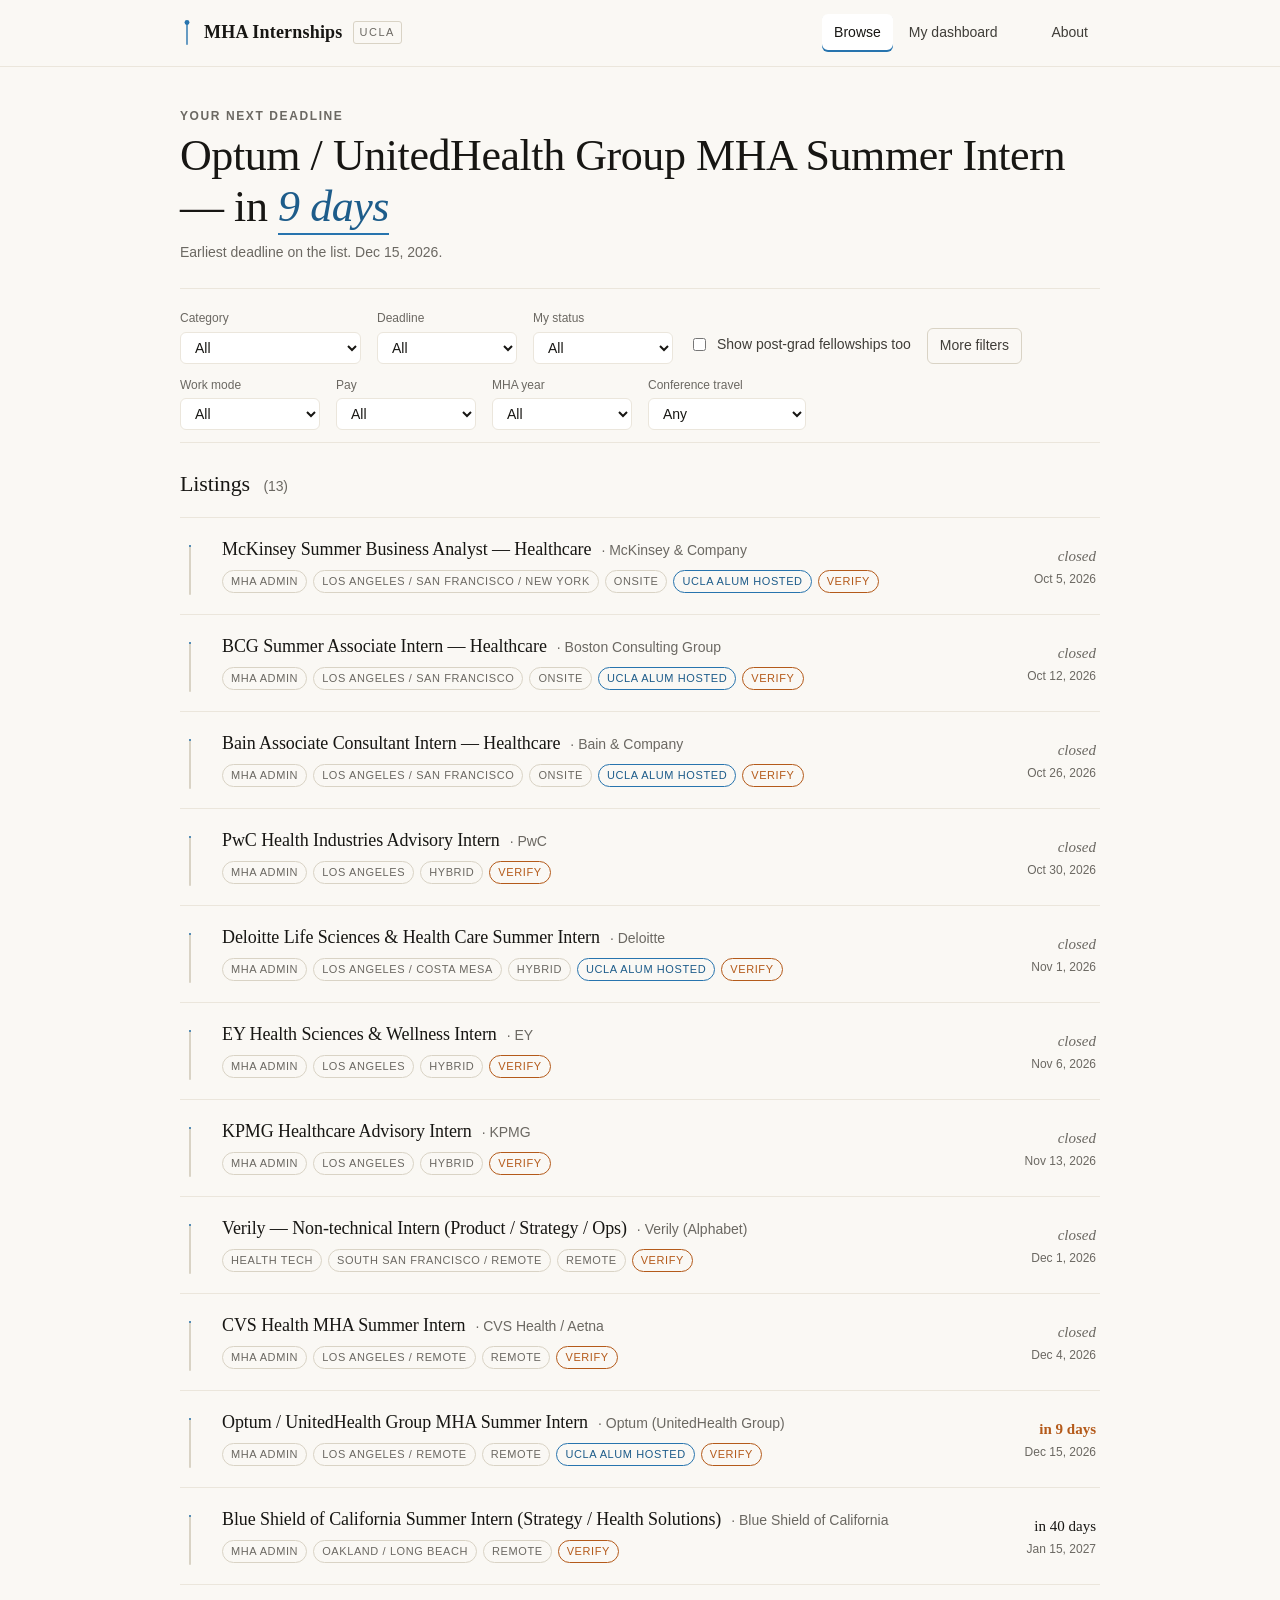
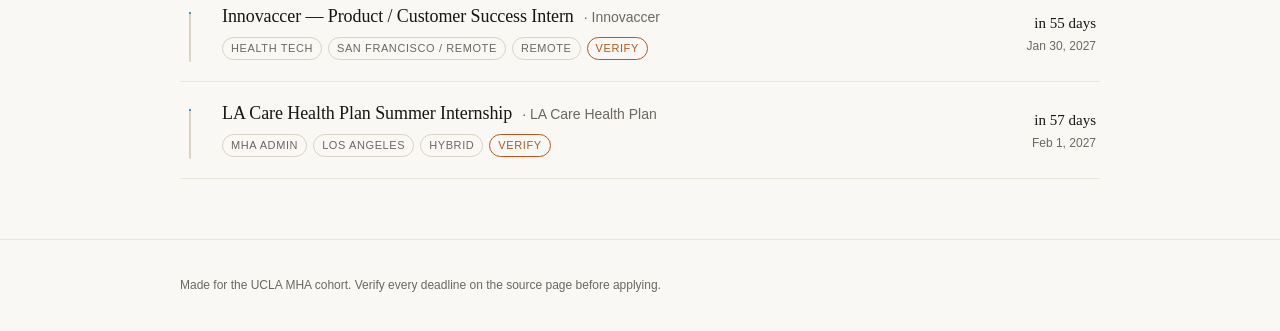
==== index.html @ dbfdabb3 "Add site v1: static HTML/CSS/JS, listings, spec, panel review First working site.  - index.html + " ====
<!doctype html>
<html lang="en">
<head>
  <meta charset="utf-8" />
  <meta name="viewport" content="width=device-width, initial-scale=1" />
  <title>MHA Internships & Fellowships — UCLA</title>
  <meta name="description" content="The list of fellowships and internships a UCLA MHA student should actually apply to this year — tracked from deadline to offer." />

  <!-- Open Graph (share card) -->
  <meta property="og:title" content="MHA Internships & Fellowships — UCLA" />
  <meta property="og:description" content="The list of fellowships and internships a UCLA MHA student should apply to this year." />
  <meta property="og:type" content="website" />
  <meta property="og:image" content="og.svg" />
  <meta name="twitter:card" content="summary_large_image" />

  <link rel="icon" href="favicon.svg" type="image/svg+xml" />
  <link rel="stylesheet" href="styles.css" />
</head>
<body>
  <header class="site-header">
    <div class="wrap">
      <a class="brand" href="#browse" aria-label="Home">
        <svg class="brand-mark" viewBox="0 0 20 40" aria-hidden="true">
          <line x1="10" y1="6" x2="10" y2="36" stroke="currentColor" stroke-width="2" stroke-linecap="round" />
          <circle cx="10" cy="5" r="3.5" fill="currentColor" />
        </svg>
        <span class="brand-name">MHA Internships</span>
        <span class="brand-tag">UCLA</span>
      </a>
      <nav class="nav" aria-label="Primary">
        <a href="#browse" data-nav="browse">Browse</a>
        <a href="#dashboard" data-nav="dashboard">My dashboard <span id="nav-badge" class="badge" hidden></span></a>
        <a href="#about" data-nav="about">About</a>
      </nav>
    </div>
  </header>

  <main class="wrap">

    <!-- HEADLINE / NEXT DEADLINE -->
    <section id="headline" class="headline" aria-live="polite">
      <p class="eyebrow">Your next deadline</p>
      <h1 id="next-deadline" class="next-deadline">Loading…</h1>
      <p id="next-deadline-sub" class="next-deadline-sub"></p>
    </section>

    <!-- BROWSE VIEW -->
    <section id="view-browse" class="view" aria-labelledby="browse-heading">
      <div class="filters" role="region" aria-label="Filters">
        <label class="filter">
          <span>Category</span>
          <select id="f-category">
            <option value="all">All</option>
            <option value="mha_admin">MHA admin</option>
            <option value="health_tech_nontech">Health tech (non-tech)</option>
          </select>
        </label>
        <label class="filter">
          <span>Deadline</span>
          <select id="f-window">
            <option value="all">All</option>
            <option value="30">Next 30 days</option>
            <option value="60">Next 60 days</option>
            <option value="90">Next 90 days</option>
          </select>
        </label>
        <label class="filter">
          <span>My status</span>
          <select id="f-status">
            <option value="all">All</option>
            <option value="considering">Considering</option>
            <option value="applied">Applied</option>
            <option value="interviewing">Interviewing</option>
            <option value="offer">Offer</option>
            <option value="passed">Passed</option>
            <option value="untracked">Untracked</option>
          </select>
        </label>
        <label class="filter check">
          <input type="checkbox" id="f-postgrad" />
          <span>Show post-grad fellowships too</span>
        </label>
        <button id="more-filters-btn" class="ghost" type="button" aria-expanded="false">More filters</button>
      </div>

      <div id="more-filters" class="more-filters" hidden>
        <label class="filter">
          <span>Work mode</span>
          <select id="f-mode">
            <option value="all">All</option>
            <option value="onsite">Onsite</option>
            <option value="hybrid">Hybrid</option>
            <option value="remote">Remote</option>
          </select>
        </label>
        <label class="filter">
          <span>Pay</span>
          <select id="f-paid">
            <option value="all">All</option>
            <option value="paid">Paid</option>
            <option value="stipend">Stipend</option>
            <option value="unpaid">Unpaid</option>
            <option value="unknown">Unknown</option>
          </select>
        </label>
        <label class="filter">
          <span>MHA year</span>
          <select id="f-year">
            <option value="all">All</option>
            <option value="mha_year_1">Year 1</option>
            <option value="mha_year_2">Year 2</option>
            <option value="either">Either</option>
            <option value="post_graduate">Post-graduate</option>
          </select>
        </label>
        <label class="filter">
          <span>Conference travel</span>
          <select id="f-travel">
            <option value="all">Any</option>
            <option value="yes-or-na">Covered / N/A</option>
            <option value="hide-no">Hide "not covered"</option>
          </select>
        </label>
      </div>

      <h2 id="browse-heading" class="section-heading">
        <span id="count-label">Listings</span>
        <span class="dim" id="count-num"></span>
      </h2>

      <ol id="list" class="list" aria-live="polite"></ol>

      <p id="empty" class="empty" hidden>No listings match those filters. Try widening them.</p>
    </section>

    <!-- DASHBOARD VIEW -->
    <section id="view-dashboard" class="view" hidden aria-labelledby="dashboard-heading">
      <h2 id="dashboard-heading" class="section-heading">My dashboard</h2>
      <div id="dash-groups"></div>

      <div class="danger-zone">
        <details>
          <summary>Import / export my tracking data</summary>
          <div class="io">
            <button id="btn-export" class="ghost" type="button">Export JSON</button>
            <label class="ghost as-button">
              Import JSON
              <input id="file-import" type="file" accept="application/json" hidden />
            </label>
            <button id="btn-clear" class="ghost danger" type="button">Clear all tracking</button>
          </div>
          <p class="dim tiny">Your tracking lives in this browser only. Export a JSON to move it to another device.</p>
        </details>
      </div>
    </section>

    <!-- ABOUT VIEW -->
    <section id="view-about" class="view" hidden aria-labelledby="about-heading">
      <h2 id="about-heading" class="section-heading">About this list</h2>

      <div class="prose">
        <p><strong>The list of fellowships and internships a UCLA MHA student should actually apply to this year, tracked from deadline to offer.</strong></p>

        <p>Made for the UCLA MHA cohort. Not a global job board. If it's not something a UCLA MHA student can realistically get and do — it's not on the list.</p>

        <h3>What counts as a listing</h3>
        <ul>
          <li><strong>Topic fit:</strong> aligned with an MHA (hospital ops, provider/payer ops, health policy, consulting, healthcare finance/strategy) — or a <em>non-technical</em> role in healthcare tech (EHR, EMR, CDS, HIT, healthcare AI, digital health). No SWE, ML engineering, or hard-coding roles.</li>
          <li><strong>Location fit:</strong> doable from UCLA / LA, or remote-from-LA, or UCLA-recruited.</li>
          <li><strong>Conference travel:</strong> if a program requires conference travel, the employer must cover travel + lodging + fees.</li>
        </ul>

        <h3>How to use it</h3>
        <ul>
          <li><strong>Browse</strong> is the list. Sort is by deadline. Three quick filters at the top; more in the drawer.</li>
          <li><strong>My dashboard</strong> is your personal tracker. Tick each requirement as you finish it and the little vertical stroke on the left fills. When it closes into a filled circle at the top, you've submitted.</li>
          <li>Everything is saved <em>in this browser only</em>. Export a JSON to move it.</li>
        </ul>

        <h3>Freshness</h3>
        <p>Every listing has a <em>last verified</em> date. Anything older than 45 days shows a small "verify" chip that opens the source page in a new tab. <strong>Always confirm the deadline on the official source before you apply</strong> — dates shift each cycle.</p>

        <h3>The 3% remix</h3>
        <p>Inspired by <a href="https://fellowsource.com" rel="noopener" target="_blank">FellowSource</a>. Three things this list does differently: UCLA-specific curation (each listing carries a "UCLA history" chip), a requirement-first framing (your next deadline is the first thing you see), and share cards built for the cohort GroupMe.</p>

        <p class="dim">v1 · Static site · <a href="https://github.com/" rel="noopener" target="_blank">Source on GitHub</a></p>
      </div>
    </section>

  </main>

  <footer class="site-footer">
    <div class="wrap">
      <p class="dim tiny">Made for the UCLA MHA cohort. Verify every deadline on the source page before applying.</p>
    </div>
  </footer>

  <!-- Listing detail modal -->
  <div id="modal" class="modal" hidden role="dialog" aria-modal="true" aria-labelledby="modal-title">
    <div class="modal-scrim" data-close></div>
    <div class="modal-panel" tabindex="-1">
      <button class="modal-close" data-close aria-label="Close">×</button>
      <div id="modal-body"></div>
    </div>
  </div>

  <template id="row-template">
    <li class="row" tabindex="0" role="button">
      <span class="stroke" aria-hidden="true">
        <svg viewBox="0 0 12 60" preserveAspectRatio="none">
          <line class="stroke-track" x1="6" y1="10" x2="6" y2="58" />
          <line class="stroke-fill" x1="6" y1="10" x2="6" y2="10" />
          <circle class="stroke-cap" cx="6" cy="6" r="0" />
        </svg>
      </span>
      <div class="row-body">
        <div class="row-title">
          <span class="title"></span>
          <span class="org dim"></span>
        </div>
        <div class="row-meta">
          <span class="chip cat"></span>
          <span class="chip loc"></span>
          <span class="chip mode"></span>
          <span class="chip ucla" hidden></span>
          <span class="chip stale" hidden>verify</span>
        </div>
      </div>
      <div class="row-deadline">
        <span class="days"></span>
        <span class="deadline-date dim"></span>
      </div>
    </li>
  </template>

  <script src="app.js" defer></script>
</body>
</html>
---- styles.css ----
/* MHAinternshipwebsite — one stylesheet
   Design brief: editorial, calm, deadline-first.
   The vertical stroke is the only accent color on the page — that's the signature.
*/

:root {
  color-scheme: light dark;

  /* Neutrals — warm, off-white */
  --bg: #faf8f4;
  --bg-elev: #ffffff;
  --ink: #171613;
  --ink-2: #3f3d38;
  --ink-3: #6b6862;
  --line: #ebe6dc;
  --line-2: #d9d3c5;

  /* The single accent. UCLA True Blue, muted a touch for calm. */
  --accent: #2774ae;
  --accent-strong: #1d5c8a;

  /* Warning/verify */
  --warn: #b45a1a;

  /* Type */
  --serif: "Iowan Old Style", "Charter", "Georgia", "Times New Roman", serif;
  --sans: -apple-system, BlinkMacSystemFont, "Inter", "Helvetica Neue", "Segoe UI", Roboto, Arial, sans-serif;
}

:root:not([data-theme="light"]) {
  @media (prefers-color-scheme: dark) {
    --bg: #12110f;
    --bg-elev: #1a1917;
    --ink: #f0ede6;
    --ink-2: #d0ccc2;
    --ink-3: #8f8a80;
    --line: #2a2925;
    --line-2: #3a3833;
    --accent: #6ba9d8;
    --accent-strong: #8fc0e6;
    --warn: #d68a4a;
  }
}
:root[data-theme="dark"] {
  --bg: #12110f;
  --bg-elev: #1a1917;
  --ink: #f0ede6;
  --ink-2: #d0ccc2;
  --ink-3: #8f8a80;
  --line: #2a2925;
  --line-2: #3a3833;
  --accent: #6ba9d8;
  --accent-strong: #8fc0e6;
  --warn: #d68a4a;
}

* { box-sizing: border-box; }
html, body { margin: 0; }
body {
  background: var(--bg);
  color: var(--ink);
  font-family: var(--sans);
  font-size: 16px;
  line-height: 1.55;
  -webkit-font-smoothing: antialiased;
  min-height: 100vh;
}

a { color: var(--ink); text-decoration: none; border-bottom: 1px solid var(--line-2); }
a:hover { color: var(--accent-strong); border-bottom-color: var(--accent); }

.wrap {
  width: 100%;
  max-width: 960px;
  margin-inline: auto;
  padding-inline: 20px;
}

/* HEADER */
.site-header {
  border-bottom: 1px solid var(--line);
  background: var(--bg);
  position: sticky; top: 0; z-index: 20;
}
.site-header .wrap {
  display: flex; align-items: center; justify-content: space-between;
  padding-block: 14px;
  gap: 16px;
}
.brand {
  display: flex; align-items: center; gap: 10px;
  color: var(--ink); border-bottom: none;
  font-family: var(--serif);
}
.brand:hover { color: var(--ink); }
.brand-mark {
  width: 14px; height: 28px;
  color: var(--accent);
}
.brand-name { font-size: 18px; font-weight: 600; letter-spacing: 0.2px; }
.brand-tag {
  font-size: 11px; font-family: var(--sans); text-transform: uppercase; letter-spacing: 1.5px;
  color: var(--ink-3);
  padding: 2px 6px;
  border: 1px solid var(--line-2);
  border-radius: 3px;
}

.nav { display: flex; gap: 4px; }
.nav a {
  padding: 8px 12px;
  border: none;
  border-radius: 6px;
  color: var(--ink-2);
  font-size: 14px;
}
.nav a:hover { background: var(--bg-elev); color: var(--ink); }
.nav a[aria-current="page"] {
  color: var(--ink);
  background: var(--bg-elev);
  box-shadow: inset 0 -2px 0 var(--accent);
}
.badge {
  display: inline-block;
  min-width: 18px;
  padding: 0 5px;
  margin-left: 4px;
  font-size: 11px;
  line-height: 18px;
  text-align: center;
  border-radius: 9px;
  background: var(--accent);
  color: #fff;
}

/* HEADLINE */
.headline {
  padding-block: 40px 24px;
  border-bottom: 1px solid var(--line);
}
.eyebrow {
  margin: 0 0 6px;
  font-size: 12px;
  text-transform: uppercase;
  letter-spacing: 1.6px;
  color: var(--ink-3);
  font-weight: 600;
}
.next-deadline {
  font-family: var(--serif);
  font-weight: 400;
  font-size: clamp(28px, 4.2vw, 44px);
  line-height: 1.15;
  margin: 0 0 10px;
  letter-spacing: -0.01em;
}
.next-deadline em {
  font-style: italic;
  color: var(--accent-strong);
  border-bottom: 2px solid var(--accent);
  padding-bottom: 2px;
}
.next-deadline-sub {
  margin: 0;
  color: var(--ink-3);
  font-size: 14px;
}

/* FILTERS */
.filters {
  display: flex; flex-wrap: wrap; gap: 12px 16px;
  padding-block: 20px 8px;
  align-items: end;
}
.filter { display: flex; flex-direction: column; gap: 4px; font-size: 12px; color: var(--ink-3); }
.filter select {
  font-family: inherit;
  font-size: 14px;
  color: var(--ink);
  background: var(--bg-elev);
  border: 1px solid var(--line);
  border-radius: 6px;
  padding: 6px 10px;
  min-width: 140px;
}
.filter select:focus, .filter input:focus {
  outline: 2px solid var(--accent);
  outline-offset: 1px;
}
.filter.check {
  flex-direction: row; align-items: center; gap: 8px;
  color: var(--ink-2); font-size: 14px;
  padding-bottom: 8px;
}
.ghost {
  font: inherit; font-size: 14px;
  background: transparent;
  border: 1px solid var(--line-2);
  color: var(--ink-2);
  border-radius: 6px;
  padding: 6px 12px;
  cursor: pointer;
}
.ghost:hover { color: var(--ink); border-color: var(--ink-3); }
.ghost.danger:hover { color: #c33; border-color: #c33; }
.ghost.as-button { display: inline-flex; cursor: pointer; }

.more-filters {
  display: flex; flex-wrap: wrap; gap: 12px 16px;
  padding-block: 4px 12px;
  border-bottom: 1px solid var(--line);
}

/* LIST */
.section-heading {
  font-family: var(--serif);
  font-weight: 500;
  font-size: 22px;
  margin-block: 24px 16px;
  letter-spacing: -0.005em;
}
.section-heading .dim { color: var(--ink-3); font-family: var(--sans); font-size: 14px; margin-left: 8px; }
.dim { color: var(--ink-3); }
.tiny { font-size: 12px; }

.list { list-style: none; margin: 0; padding: 0; border-top: 1px solid var(--line); }

.row {
  display: grid;
  grid-template-columns: 24px 1fr auto;
  gap: 14px;
  padding-block: 18px;
  padding-inline: 4px;
  border-bottom: 1px solid var(--line);
  cursor: pointer;
  transition: background 0.15s;
}
.row:hover, .row:focus { background: var(--bg-elev); outline: none; }
.row:focus-visible { box-shadow: inset 0 0 0 2px var(--accent); }

.stroke {
  display: block;
  width: 12px;
}
.stroke svg { display: block; width: 12px; height: 60px; overflow: visible; }
.stroke-track {
  stroke: var(--line-2);
  stroke-width: 2;
  stroke-linecap: round;
}
.stroke-fill {
  stroke: var(--accent);
  stroke-width: 2;
  stroke-linecap: round;
  transition: y2 0.4s ease-out;
}
.stroke-cap {
  fill: var(--accent);
  transition: r 0.3s ease-out;
}

.row-body { min-width: 0; }
.row-title {
  display: flex; align-items: baseline; gap: 10px; flex-wrap: wrap;
}
.row-title .title {
  font-family: var(--serif); font-weight: 500;
  font-size: 18px; letter-spacing: -0.005em;
}
.row-title .org { font-size: 14px; }

.row-meta {
  margin-top: 6px;
  display: flex; flex-wrap: wrap; gap: 6px;
}
.chip {
  font-size: 11px;
  text-transform: uppercase;
  letter-spacing: 0.6px;
  color: var(--ink-3);
  padding: 2px 8px;
  border: 1px solid var(--line-2);
  border-radius: 100px;
  white-space: nowrap;
}
.chip.ucla {
  color: var(--accent-strong);
  border-color: var(--accent);
  background: transparent;
}
.chip.stale {
  color: var(--warn);
  border-color: var(--warn);
}

.row-deadline {
  text-align: right;
  min-width: 96px;
  display: flex; flex-direction: column; justify-content: center;
  gap: 2px;
}
.row-deadline .days {
  font-family: var(--serif);
  font-size: 15px;
  color: var(--ink);
}
.row-deadline .days.urgent { color: var(--warn); font-weight: 600; }
.row-deadline .days.overdue { color: var(--ink-3); font-style: italic; }
.row-deadline .deadline-date { font-size: 12px; }

/* Dashboard groups */
#dash-groups .dash-group {
  border-top: 1px solid var(--line);
  padding-block: 20px 12px;
}
#dash-groups .dash-group h3 {
  margin: 0 0 8px;
  font-family: var(--serif);
  font-weight: 500;
  font-size: 16px;
  color: var(--ink-2);
  text-transform: none;
  letter-spacing: normal;
}
#dash-groups .dash-group .list { border-top: none; }
#dash-groups .dash-empty {
  color: var(--ink-3);
  font-size: 14px;
  padding: 6px 0 12px;
}

.danger-zone { margin-top: 40px; border-top: 1px solid var(--line); padding-top: 20px; }
.danger-zone summary { cursor: pointer; color: var(--ink-2); font-size: 14px; }
.io { display: flex; gap: 8px; padding-block: 12px; flex-wrap: wrap; }

.empty { color: var(--ink-3); padding: 24px 0; }

/* PROSE (About) */
.prose { max-width: 640px; }
.prose h3 { font-family: var(--serif); font-weight: 500; font-size: 18px; margin-top: 22px; margin-bottom: 6px; }
.prose ul { padding-left: 20px; }
.prose li { margin-bottom: 4px; }
.prose a { border-bottom: 1px solid var(--line-2); }

/* MODAL */
.modal[hidden] { display: none !important; }
.modal {
  position: fixed; inset: 0; z-index: 50;
  display: flex; align-items: flex-start; justify-content: center;
  padding: 40px 20px;
  overflow-y: auto;
}
.modal-scrim {
  position: absolute; inset: 0;
  background: rgba(20, 18, 15, 0.45);
  backdrop-filter: blur(2px);
}
.modal-panel {
  position: relative;
  background: var(--bg-elev);
  color: var(--ink);
  border-radius: 10px;
  border: 1px solid var(--line);
  max-width: 640px;
  width: 100%;
  padding: 32px 28px;
  box-shadow: 0 20px 60px rgba(0,0,0,0.15);
}
.modal-close {
  position: absolute; top: 10px; right: 12px;
  background: transparent; border: none;
  font-size: 26px; line-height: 1;
  color: var(--ink-3);
  cursor: pointer;
  padding: 4px 8px;
}
.modal-close:hover { color: var(--ink); }

.detail-title { font-family: var(--serif); font-size: 24px; margin: 0 0 4px; }
.detail-org { color: var(--ink-3); margin: 0 0 12px; }
.detail-meta { display: flex; flex-wrap: wrap; gap: 6px; margin-bottom: 16px; }
.detail-block { padding-block: 8px; border-top: 1px solid var(--line); }
.detail-block dt { color: var(--ink-3); font-size: 12px; text-transform: uppercase; letter-spacing: 0.7px; }
.detail-block dd { margin: 2px 0 10px; font-size: 14px; }

.detail-actions { display: flex; gap: 8px; flex-wrap: wrap; margin-top: 16px; }
.button {
  font: inherit; font-size: 14px;
  background: var(--ink); color: var(--bg);
  border: 1px solid var(--ink);
  border-radius: 6px;
  padding: 8px 14px;
  cursor: pointer;
  text-decoration: none;
  display: inline-flex; align-items: center; gap: 6px;
}
.button:hover { background: var(--accent-strong); border-color: var(--accent-strong); color: #fff; }

.status-picker { display: flex; gap: 6px; flex-wrap: wrap; margin-top: 8px; }
.status-picker label {
  font-size: 13px;
  padding: 4px 10px;
  border: 1px solid var(--line-2);
  border-radius: 100px;
  cursor: pointer;
  color: var(--ink-2);
}
.status-picker input { display: none; }
.status-picker input:checked + label {
  background: var(--accent); border-color: var(--accent); color: #fff;
}

.reqs { margin: 0; padding: 0; list-style: none; }
.reqs li {
  display: flex; align-items: center; gap: 10px;
  padding-block: 6px;
  font-size: 14px;
  color: var(--ink-2);
}
.reqs input[type="checkbox"] {
  appearance: none; -webkit-appearance: none;
  width: 16px; height: 16px;
  border: 1.5px solid var(--line-2); border-radius: 3px;
  cursor: pointer;
  display: inline-flex; align-items: center; justify-content: center;
  background: transparent;
  flex-shrink: 0;
}
.reqs input[type="checkbox"]:checked {
  background: var(--accent); border-color: var(--accent);
}
.reqs input[type="checkbox"]:checked::after {
  content: "";
  width: 4px; height: 8px;
  border: solid #fff;
  border-width: 0 1.5px 1.5px 0;
  transform: rotate(45deg) translate(0, -1px);
}
.reqs .req-label { flex: 1; }
.reqs input:checked + .req-label { color: var(--ink-3); text-decoration: line-through; }

.share-row { display: flex; gap: 8px; margin-top: 8px; align-items: center; }
.share-msg { font-size: 12px; color: var(--accent-strong); }

/* FOOTER */
.site-footer {
  border-top: 1px solid var(--line);
  margin-top: 60px;
  padding-block: 24px;
}

/* RESPONSIVE */
@media (max-width: 640px) {
  .site-header .wrap { padding-block: 12px; }
  .nav a { padding: 6px 8px; font-size: 13px; }
  .brand-tag { display: none; }
  .headline { padding-block: 28px 20px; }
  .row {
    grid-template-columns: 18px 1fr;
    gap: 10px;
  }
  .row-deadline {
    grid-column: 2 / -1;
    text-align: left;
    margin-top: 6px;
    flex-direction: row;
    gap: 8px;
    align-items: baseline;
  }
  .modal { padding: 20px 12px; }
  .modal-panel { padding: 24px 20px; }
}
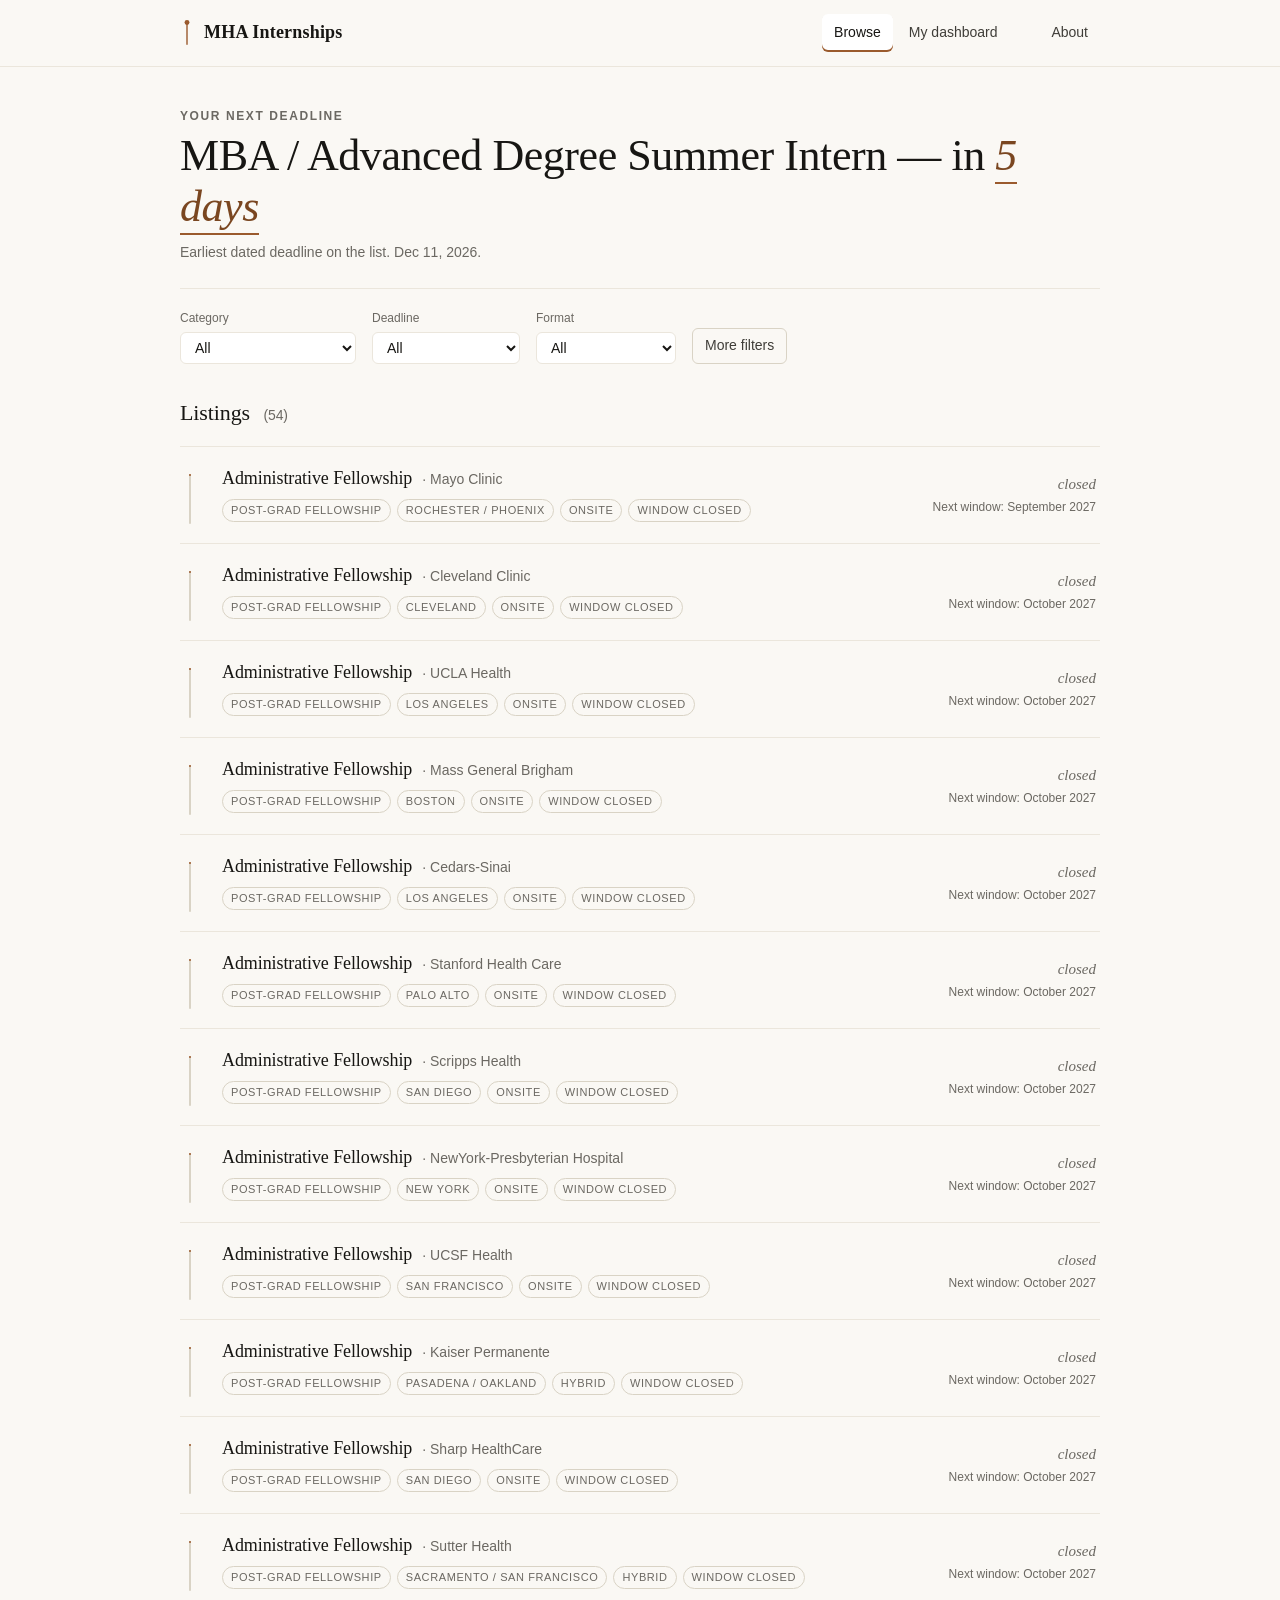
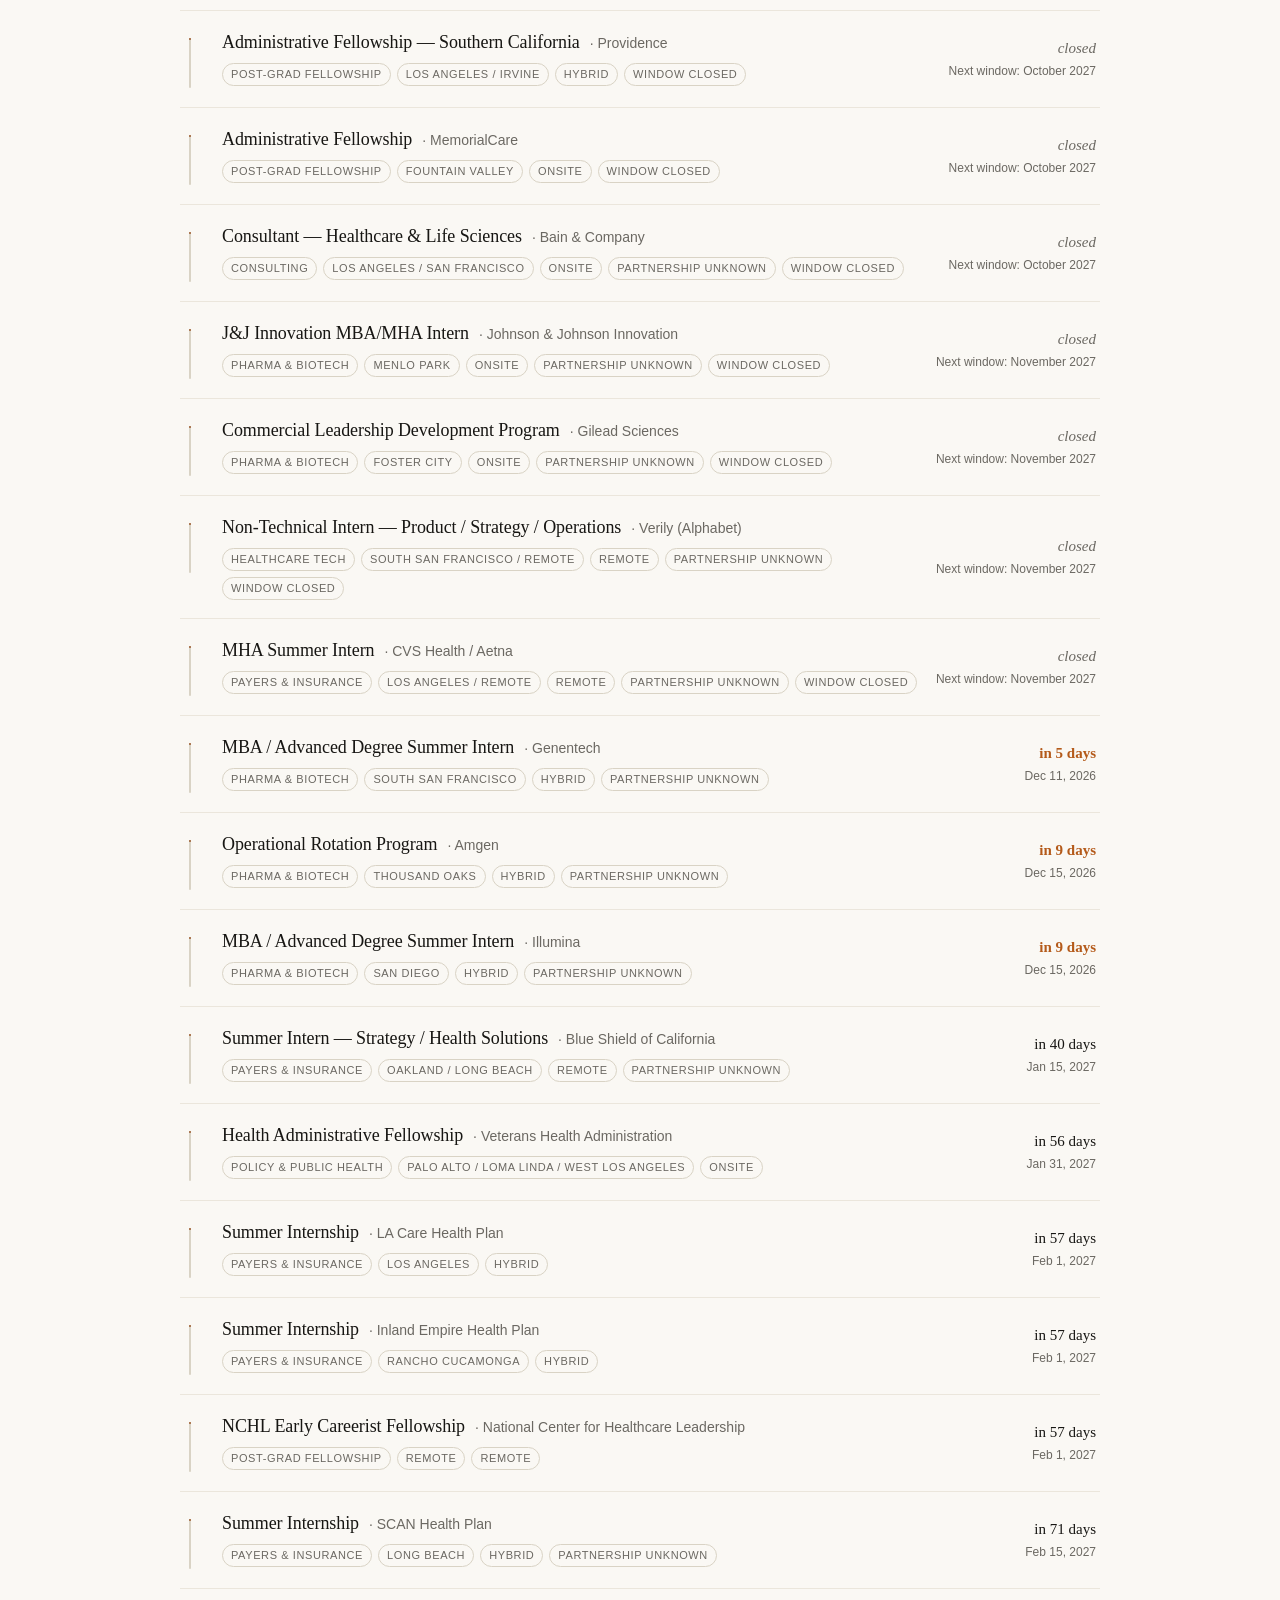
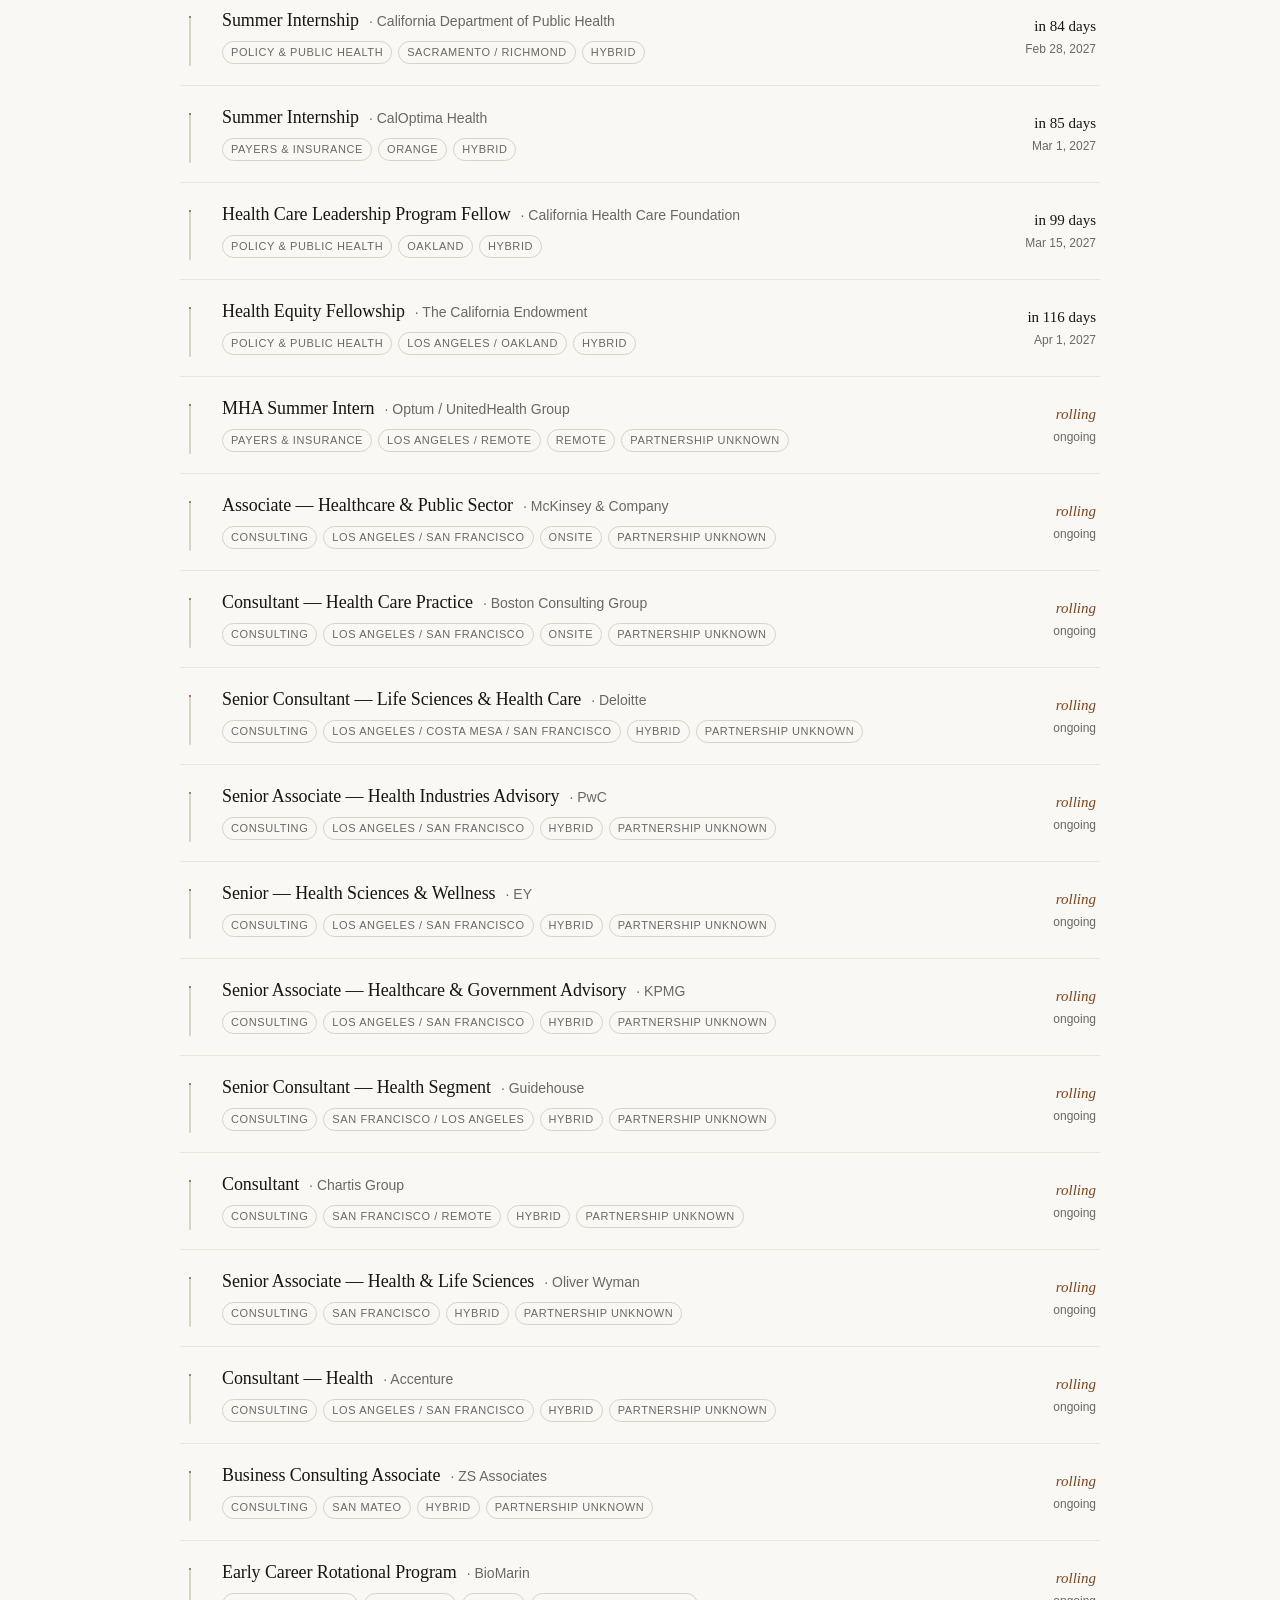
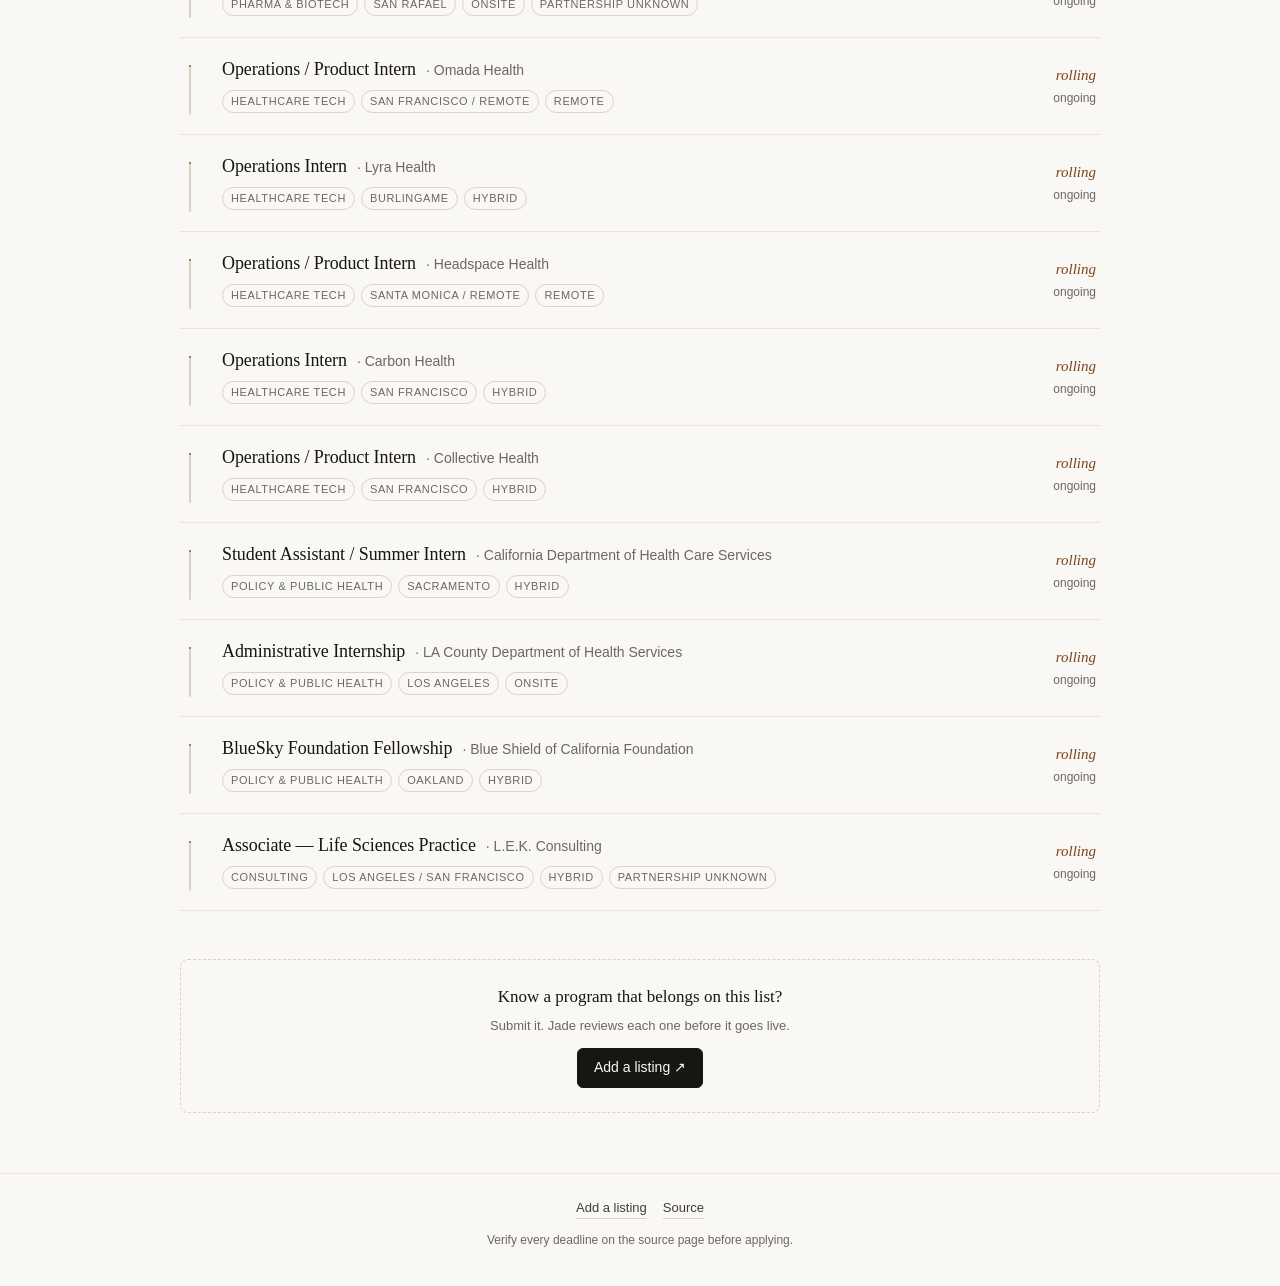
==== commit 843bc146: "v2: all-CA scope, umber accent, 54 listings, Add-a-listing flow v2 ships every change locked in thro" ====
--- a/index.html
+++ b/index.html
@@ -3,12 +3,12 @@
 <head>
   <meta charset="utf-8" />
   <meta name="viewport" content="width=device-width, initial-scale=1" />
-  <title>MHA Internships & Fellowships — UCLA</title>
-  <meta name="description" content="The list of fellowships and internships a UCLA MHA student should actually apply to this year — tracked from deadline to offer." />
+  <title>MHA Internships &amp; Fellowships</title>
+  <meta name="description" content="The list of fellowships and internships, by deadline. For California MHA students." />
 
   <!-- Open Graph (share card) -->
-  <meta property="og:title" content="MHA Internships & Fellowships — UCLA" />
-  <meta property="og:description" content="The list of fellowships and internships a UCLA MHA student should apply to this year." />
+  <meta property="og:title" content="MHA Internships &amp; Fellowships" />
+  <meta property="og:description" content="The list of fellowships and internships, by deadline. For California MHA students." />
   <meta property="og:type" content="website" />
   <meta property="og:image" content="og.svg" />
   <meta name="twitter:card" content="summary_large_image" />
@@ -25,7 +25,6 @@
           <circle cx="10" cy="5" r="3.5" fill="currentColor" />
         </svg>
         <span class="brand-name">MHA Internships</span>
-        <span class="brand-tag">UCLA</span>
       </a>
       <nav class="nav" aria-label="Primary">
         <a href="#browse" data-nav="browse">Browse</a>
@@ -51,46 +50,37 @@
           <span>Category</span>
           <select id="f-category">
             <option value="all">All</option>
-            <option value="mha_admin">MHA admin</option>
-            <option value="health_tech_nontech">Health tech (non-tech)</option>
           </select>
         </label>
         <label class="filter">
           <span>Deadline</span>
           <select id="f-window">
             <option value="all">All</option>
+            <option value="open">Open</option>
+            <option value="rolling">Rolling</option>
             <option value="30">Next 30 days</option>
             <option value="60">Next 60 days</option>
             <option value="90">Next 90 days</option>
-          </select>
-        </label>
-        <label class="filter">
-          <span>My status</span>
-          <select id="f-status">
-            <option value="all">All</option>
-            <option value="considering">Considering</option>
-            <option value="applied">Applied</option>
-            <option value="interviewing">Interviewing</option>
-            <option value="offer">Offer</option>
-            <option value="passed">Passed</option>
-            <option value="untracked">Untracked</option>
-          </select>
-        </label>
-        <label class="filter check">
-          <input type="checkbox" id="f-postgrad" />
-          <span>Show post-grad fellowships too</span>
-        </label>
-        <button id="more-filters-btn" class="ghost" type="button" aria-expanded="false">More filters</button>
-      </div>
-
-      <div id="more-filters" class="more-filters" hidden>
-        <label class="filter">
-          <span>Work mode</span>
-          <select id="f-mode">
+            <option value="closed">Closed this cycle</option>
+          </select>
+        </label>
+        <label class="filter">
+          <span>Format</span>
+          <select id="f-format">
             <option value="all">All</option>
             <option value="onsite">Onsite</option>
             <option value="hybrid">Hybrid</option>
             <option value="remote">Remote</option>
+          </select>
+        </label>
+        <button id="more-filters-btn" class="ghost" type="button" aria-expanded="false">More filters</button>
+      </div>
+
+      <div id="more-filters" class="more-filters" hidden>
+        <label class="filter">
+          <span>City</span>
+          <select id="f-city">
+            <option value="all">All</option>
           </select>
         </label>
         <label class="filter">
@@ -103,24 +93,6 @@
             <option value="unknown">Unknown</option>
           </select>
         </label>
-        <label class="filter">
-          <span>MHA year</span>
-          <select id="f-year">
-            <option value="all">All</option>
-            <option value="mha_year_1">Year 1</option>
-            <option value="mha_year_2">Year 2</option>
-            <option value="either">Either</option>
-            <option value="post_graduate">Post-graduate</option>
-          </select>
-        </label>
-        <label class="filter">
-          <span>Conference travel</span>
-          <select id="f-travel">
-            <option value="all">Any</option>
-            <option value="yes-or-na">Covered / N/A</option>
-            <option value="hide-no">Hide "not covered"</option>
-          </select>
-        </label>
       </div>
 
       <h2 id="browse-heading" class="section-heading">
@@ -131,11 +103,37 @@
       <ol id="list" class="list" aria-live="polite"></ol>
 
       <p id="empty" class="empty" hidden>No listings match those filters. Try widening them.</p>
+
+      <!-- Add a listing CTA -->
+      <div class="add-listing-cta">
+        <h3>Know a program that belongs on this list?</h3>
+        <p>Submit it. Jade reviews each one before it goes live.</p>
+        <a class="button"
+           href="https://github.com/jadeelese/MHAinternshipwebsite/issues/new?template=add-listing.yml&title=New+listing%3A+"
+           target="_blank" rel="noopener">
+          Add a listing ↗
+        </a>
+      </div>
     </section>
 
     <!-- DASHBOARD VIEW -->
     <section id="view-dashboard" class="view" hidden aria-labelledby="dashboard-heading">
       <h2 id="dashboard-heading" class="section-heading">My dashboard</h2>
+
+      <div class="filters" role="region" aria-label="Dashboard filters">
+        <label class="filter">
+          <span>My status</span>
+          <select id="f-status">
+            <option value="all">All</option>
+            <option value="considering">Considering</option>
+            <option value="in_progress">Application in progress</option>
+            <option value="applied">Applied</option>
+            <option value="interviewing">Interviewing</option>
+            <option value="archive">Archive</option>
+          </select>
+        </label>
+      </div>
+
       <div id="dash-groups"></div>
 
       <div class="danger-zone">
@@ -159,31 +157,70 @@
       <h2 id="about-heading" class="section-heading">About this list</h2>
 
       <div class="prose">
-        <p><strong>The list of fellowships and internships a UCLA MHA student should actually apply to this year, tracked from deadline to offer.</strong></p>
-
-        <p>Made for the UCLA MHA cohort. Not a global job board. If it's not something a UCLA MHA student can realistically get and do — it's not on the list.</p>
+        <p><strong>The list of fellowships and internships, by deadline. For California MHA students.</strong></p>
+
+        <p>Made for every California MHA student — new program, part-time or full-time, current or recently graduated. If it's not something a CA MHA student can realistically land, it's not on the list.</p>
+
+        <h3>Who this is for</h3>
+        <p>You're in an MHA program that's new enough that the internship-and-fellowship landscape is largely uncharted. You don't yet know what you don't know — and by the time you realize you should be applying, you're probably already behind on deadlines. This list exists to catch you before that happens.</p>
 
         <h3>What counts as a listing</h3>
         <ul>
-          <li><strong>Topic fit:</strong> aligned with an MHA (hospital ops, provider/payer ops, health policy, consulting, healthcare finance/strategy) — or a <em>non-technical</em> role in healthcare tech (EHR, EMR, CDS, HIT, healthcare AI, digital health). No SWE, ML engineering, or hard-coding roles.</li>
-          <li><strong>Location fit:</strong> doable from UCLA / LA, or remote-from-LA, or UCLA-recruited.</li>
-          <li><strong>Conference travel:</strong> if a program requires conference travel, the employer must cover travel + lodging + fees.</li>
+          <li><strong>Topic:</strong> any role an MHA student can realistically land, across industries — consulting, health systems, payers, pharma/biotech, digital health, government, non-profits, administrative fellowships.</li>
+          <li><strong>Location:</strong> anywhere in California, or remote-friendly from California.</li>
+          <li><strong>Conference travel</strong> (when required): the employer covers travel + lodging + fees.</li>
         </ul>
 
         <h3>How to use it</h3>
         <ul>
-          <li><strong>Browse</strong> is the list. Sort is by deadline. Three quick filters at the top; more in the drawer.</li>
+          <li><strong>Browse</strong> is the list. Sort is by deadline. Three quick filters at the top; City and Pay in the drawer.</li>
           <li><strong>My dashboard</strong> is your personal tracker. Tick each requirement as you finish it and the little vertical stroke on the left fills. When it closes into a filled circle at the top, you've submitted.</li>
-          <li>Everything is saved <em>in this browser only</em>. Export a JSON to move it.</li>
+          <li>Tracking is saved <em>in this browser only</em>. Export a JSON to move it to another device.</li>
         </ul>
 
-        <h3>Freshness</h3>
-        <p>Every listing has a <em>last verified</em> date. Anything older than 45 days shows a small "verify" chip that opens the source page in a new tab. <strong>Always confirm the deadline on the official source before you apply</strong> — dates shift each cycle.</p>
-
-        <h3>The 3% remix</h3>
-        <p>Inspired by <a href="https://fellowsource.com" rel="noopener" target="_blank">FellowSource</a>. Three things this list does differently: UCLA-specific curation (each listing carries a "UCLA history" chip), a requirement-first framing (your next deadline is the first thing you see), and share cards built for the cohort GroupMe.</p>
-
-        <p class="dim">v1 · Static site · <a href="https://github.com/" rel="noopener" target="_blank">Source on GitHub</a></p>
+        <h3>What I wish I'd known</h3>
+        <ul>
+          <li><strong>Go to the in-person consulting fairs at your campus.</strong> Build relationships with recruiters and with current consultants who are alumni of your program. Attend their case-study events.</li>
+          <li><strong>At MBB and Big 4, MHA grads enter as Associate / Senior Consultant</strong> — not as Business Analyst or Analyst (those are undergrad tracks). The reference table below shows the entry role at each firm.</li>
+          <li><strong>Post-grad administrative fellowships</strong> at health systems are 12–24 month paid programs that start July after graduation. Most deadlines land in <strong>fall of your final year</strong>.</li>
+          <li><strong>If a program isn't posted for this cycle yet, note last year's deadline</strong> as a starting reference and check the official page every two weeks.</li>
+        </ul>
+
+        <h3>Consulting MHA entry roles</h3>
+        <p>When you click "Official posting" on a consulting firm, the landing page often features the undergrad track. The role you actually want is one level up. Use this table to make sure you're applying to the right one.</p>
+
+        <table class="entry-table">
+          <thead>
+            <tr>
+              <th>Firm</th>
+              <th>Apply as (MHA)</th>
+              <th>Not this (undergrad)</th>
+            </tr>
+          </thead>
+          <tbody>
+            <tr><td>McKinsey &amp; Company</td><td class="target">Associate</td><td class="avoid">Business Analyst</td></tr>
+            <tr><td>BCG</td><td class="target">Consultant</td><td class="avoid">Associate</td></tr>
+            <tr><td>Bain &amp; Company</td><td class="target">Consultant</td><td class="avoid">Associate Consultant</td></tr>
+            <tr><td>Deloitte</td><td class="target">Senior Consultant</td><td class="avoid">Business Technology Analyst</td></tr>
+            <tr><td>PwC</td><td class="target">Senior Associate</td><td class="avoid">Associate</td></tr>
+            <tr><td>EY</td><td class="target">Senior</td><td class="avoid">Staff</td></tr>
+            <tr><td>KPMG</td><td class="target">Senior Associate</td><td class="avoid">Associate</td></tr>
+            <tr><td>Accenture</td><td class="target">Consultant</td><td class="avoid">Analyst</td></tr>
+            <tr><td>Guidehouse</td><td class="target">Senior Consultant</td><td class="avoid">Consultant</td></tr>
+            <tr><td>Chartis Group</td><td class="target">Consultant</td><td class="avoid">Analyst</td></tr>
+            <tr><td>Oliver Wyman Health</td><td class="target">Senior Associate</td><td class="avoid">Associate</td></tr>
+            <tr><td>ZS Associates</td><td class="target">Business Consulting Associate</td><td class="avoid">BTA</td></tr>
+          </tbody>
+        </table>
+        <p class="dim tiny">Role names shift. Verify on the firm's advanced-degree hiring page before applying.</p>
+
+        <h3>Verify before you apply</h3>
+        <p>Program deadlines move every cycle. Every listing on this site carries a <em>last verified</em> date; always double-check the official posting before you commit. If a program says their application window requires you to be at a specific school, <strong>contact your MHA program's career center</strong> to confirm — not LinkedIn.</p>
+
+        <h3>Add to the list</h3>
+        <p>Found a program that should be here? <a href="https://github.com/jadeelese/MHAinternshipwebsite/issues/new?template=add-listing.yml&title=New+listing%3A+" target="_blank" rel="noopener">Submit it →</a>. Jade reviews each submission before it goes live.</p>
+
+        <p class="dim">v2 · <a href="https://github.com/jadeelese/MHAinternshipwebsite" rel="noopener" target="_blank">Source on GitHub</a></p>
       </div>
     </section>
 
@@ -191,7 +228,11 @@
 
   <footer class="site-footer">
     <div class="wrap">
-      <p class="dim tiny">Made for the UCLA MHA cohort. Verify every deadline on the source page before applying.</p>
+      <div class="foot-links">
+        <a href="https://github.com/jadeelese/MHAinternshipwebsite/issues/new?template=add-listing.yml&title=New+listing%3A+" target="_blank" rel="noopener">Add a listing</a>
+        <a href="https://github.com/jadeelese/MHAinternshipwebsite" target="_blank" rel="noopener">Source</a>
+      </div>
+      <p class="dim tiny" style="text-align:center;">Verify every deadline on the source page before applying.</p>
     </div>
   </footer>
 
@@ -222,9 +263,10 @@
           <span class="chip cat"></span>
           <span class="chip loc"></span>
           <span class="chip mode"></span>
-          <span class="chip ucla" hidden></span>
-          <span class="chip stale" hidden>verify</span>
+          <span class="chip partnership" hidden></span>
+          <span class="chip closed-chip" hidden>Window closed</span>
         </div>
+        <p class="partnership-nudge" hidden></p>
       </div>
       <div class="row-deadline">
         <span class="days"></span>
--- a/styles.css
+++ b/styles.css
@@ -1,4 +1,4 @@
-/* MHAinternshipwebsite — one stylesheet
+/* MHAinternshipwebsite — v2
    Design brief: editorial, calm, deadline-first.
    The vertical stroke is the only accent color on the page — that's the signature.
 */
@@ -15,9 +15,9 @@
   --line: #ebe6dc;
   --line-2: #d9d3c5;
 
-  /* The single accent. UCLA True Blue, muted a touch for calm. */
-  --accent: #2774ae;
-  --accent-strong: #1d5c8a;
+  /* The single accent. Warm umber — California-neutral. */
+  --accent: #9a5a2d;
+  --accent-strong: #7a4620;
 
   /* Warning/verify */
   --warn: #b45a1a;
@@ -36,8 +36,8 @@
     --ink-3: #8f8a80;
     --line: #2a2925;
     --line-2: #3a3833;
-    --accent: #6ba9d8;
-    --accent-strong: #8fc0e6;
+    --accent: #d08a5a;
+    --accent-strong: #e3a173;
     --warn: #d68a4a;
   }
 }
@@ -49,8 +49,8 @@
   --ink-3: #8f8a80;
   --line: #2a2925;
   --line-2: #3a3833;
-  --accent: #6ba9d8;
-  --accent-strong: #8fc0e6;
+  --accent: #d08a5a;
+  --accent-strong: #e3a173;
   --warn: #d68a4a;
 }
 
@@ -98,13 +98,6 @@
   color: var(--accent);
 }
 .brand-name { font-size: 18px; font-weight: 600; letter-spacing: 0.2px; }
-.brand-tag {
-  font-size: 11px; font-family: var(--sans); text-transform: uppercase; letter-spacing: 1.5px;
-  color: var(--ink-3);
-  padding: 2px 6px;
-  border: 1px solid var(--line-2);
-  border-radius: 3px;
-}
 
 .nav { display: flex; gap: 4px; }
 .nav a {
@@ -187,11 +180,6 @@
   outline: 2px solid var(--accent);
   outline-offset: 1px;
 }
-.filter.check {
-  flex-direction: row; align-items: center; gap: 8px;
-  color: var(--ink-2); font-size: 14px;
-  padding-bottom: 8px;
-}
 .ghost {
   font: inherit; font-size: 14px;
   background: transparent;
@@ -210,6 +198,7 @@
   padding-block: 4px 12px;
   border-bottom: 1px solid var(--line);
 }
+.more-filters[hidden] { display: none !important; }
 
 /* LIST */
 .section-heading {
@@ -238,26 +227,11 @@
 .row:hover, .row:focus { background: var(--bg-elev); outline: none; }
 .row:focus-visible { box-shadow: inset 0 0 0 2px var(--accent); }
 
-.stroke {
-  display: block;
-  width: 12px;
-}
+.stroke { display: block; width: 12px; }
 .stroke svg { display: block; width: 12px; height: 60px; overflow: visible; }
-.stroke-track {
-  stroke: var(--line-2);
-  stroke-width: 2;
-  stroke-linecap: round;
-}
-.stroke-fill {
-  stroke: var(--accent);
-  stroke-width: 2;
-  stroke-linecap: round;
-  transition: y2 0.4s ease-out;
-}
-.stroke-cap {
-  fill: var(--accent);
-  transition: r 0.3s ease-out;
-}
+.stroke-track { stroke: var(--line-2); stroke-width: 2; stroke-linecap: round; }
+.stroke-fill { stroke: var(--accent); stroke-width: 2; stroke-linecap: round; transition: y2 0.4s ease-out; }
+.stroke-cap { fill: var(--accent); transition: r 0.3s ease-out; }
 
 .row-body { min-width: 0; }
 .row-title {
@@ -283,10 +257,18 @@
   border-radius: 100px;
   white-space: nowrap;
 }
-.chip.ucla {
+.chip.partnership-specific {
   color: var(--accent-strong);
   border-color: var(--accent);
-  background: transparent;
+}
+.chip.partnership-unknown {
+  color: var(--ink-3);
+  border-color: var(--line-2);
+}
+.chip.closed {
+  color: var(--ink-3);
+  background: var(--line);
+  border-color: var(--line-2);
 }
 .chip.stale {
   color: var(--warn);
@@ -305,7 +287,8 @@
   color: var(--ink);
 }
 .row-deadline .days.urgent { color: var(--warn); font-weight: 600; }
-.row-deadline .days.overdue { color: var(--ink-3); font-style: italic; }
+.row-deadline .days.closed { color: var(--ink-3); font-style: italic; }
+.row-deadline .days.rolling { color: var(--accent-strong); font-style: italic; }
 .row-deadline .deadline-date { font-size: 12px; }
 
 /* Dashboard groups */
@@ -319,8 +302,6 @@
   font-weight: 500;
   font-size: 16px;
   color: var(--ink-2);
-  text-transform: none;
-  letter-spacing: normal;
 }
 #dash-groups .dash-group .list { border-top: none; }
 #dash-groups .dash-empty {
@@ -341,6 +322,78 @@
 .prose ul { padding-left: 20px; }
 .prose li { margin-bottom: 4px; }
 .prose a { border-bottom: 1px solid var(--line-2); }
+
+/* Consulting entry table on About page */
+.entry-table {
+  width: 100%;
+  border-collapse: collapse;
+  margin: 12px 0 20px;
+  font-size: 13px;
+}
+.entry-table th, .entry-table td {
+  text-align: left;
+  padding: 7px 8px;
+  border-bottom: 1px solid var(--line);
+  vertical-align: top;
+}
+.entry-table th {
+  font-family: var(--sans);
+  font-weight: 600;
+  font-size: 11px;
+  text-transform: uppercase;
+  letter-spacing: 0.5px;
+  color: var(--ink-3);
+}
+.entry-table td.target { color: var(--accent-strong); font-weight: 500; }
+.entry-table td.avoid { color: var(--ink-3); text-decoration: line-through; }
+
+/* Add-a-listing call-to-action */
+.add-listing-cta {
+  margin: 48px 0 16px;
+  padding: 24px 20px;
+  border: 1px dashed var(--line-2);
+  border-radius: 8px;
+  text-align: center;
+}
+.add-listing-cta h3 {
+  font-family: var(--serif);
+  font-weight: 500;
+  font-size: 17px;
+  margin: 0 0 6px;
+}
+.add-listing-cta p {
+  color: var(--ink-3);
+  font-size: 13px;
+  margin: 0 0 12px;
+}
+.add-listing-cta .button {
+  display: inline-flex; align-items: center; gap: 6px;
+  font: inherit; font-size: 14px;
+  background: var(--ink); color: var(--bg);
+  border: 1px solid var(--ink);
+  border-radius: 6px;
+  padding: 8px 16px;
+  cursor: pointer;
+  text-decoration: none;
+}
+.add-listing-cta .button:hover {
+  background: var(--accent-strong); border-color: var(--accent-strong); color: #fff;
+}
+
+/* Partnership nudge under chip row */
+.partnership-nudge {
+  margin-top: 8px;
+  padding: 8px 10px;
+  background: #f5efe4;
+  border-left: 2px solid var(--accent);
+  font-size: 12px;
+  color: var(--ink-2);
+  font-style: italic;
+}
+@media (prefers-color-scheme: dark) {
+  :root:not([data-theme="light"]) .partnership-nudge { background: #221d16; }
+}
+:root[data-theme="dark"] .partnership-nudge { background: #221d16; }
 
 /* MODAL */
 .modal[hidden] { display: none !important; }
@@ -448,12 +501,19 @@
   margin-top: 60px;
   padding-block: 24px;
 }
+.site-footer .foot-links {
+  display: flex; gap: 16px; justify-content: center; margin-bottom: 8px;
+}
+.site-footer .foot-links a {
+  font-size: 13px;
+  color: var(--ink-2);
+  border-bottom: 1px solid var(--line-2);
+}
 
 /* RESPONSIVE */
 @media (max-width: 640px) {
   .site-header .wrap { padding-block: 12px; }
   .nav a { padding: 6px 8px; font-size: 13px; }
-  .brand-tag { display: none; }
   .headline { padding-block: 28px 20px; }
   .row {
     grid-template-columns: 18px 1fr;
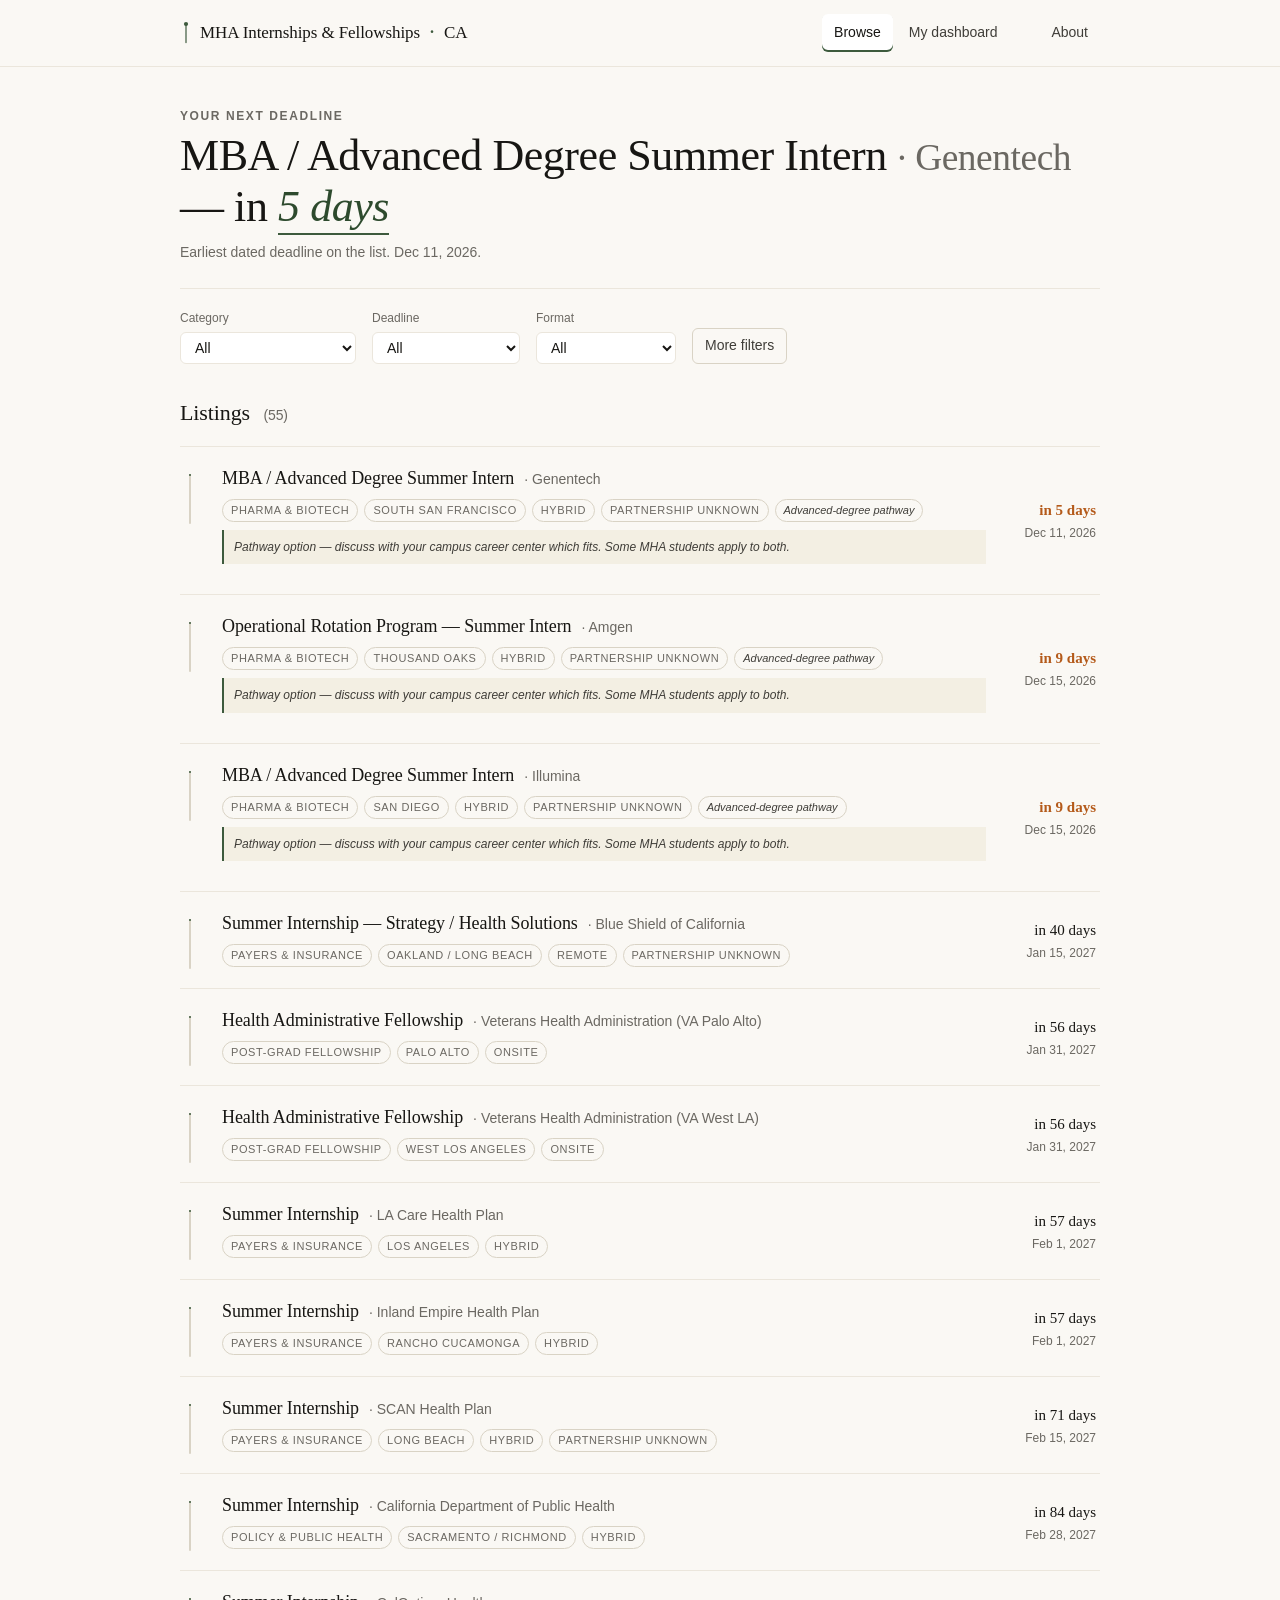
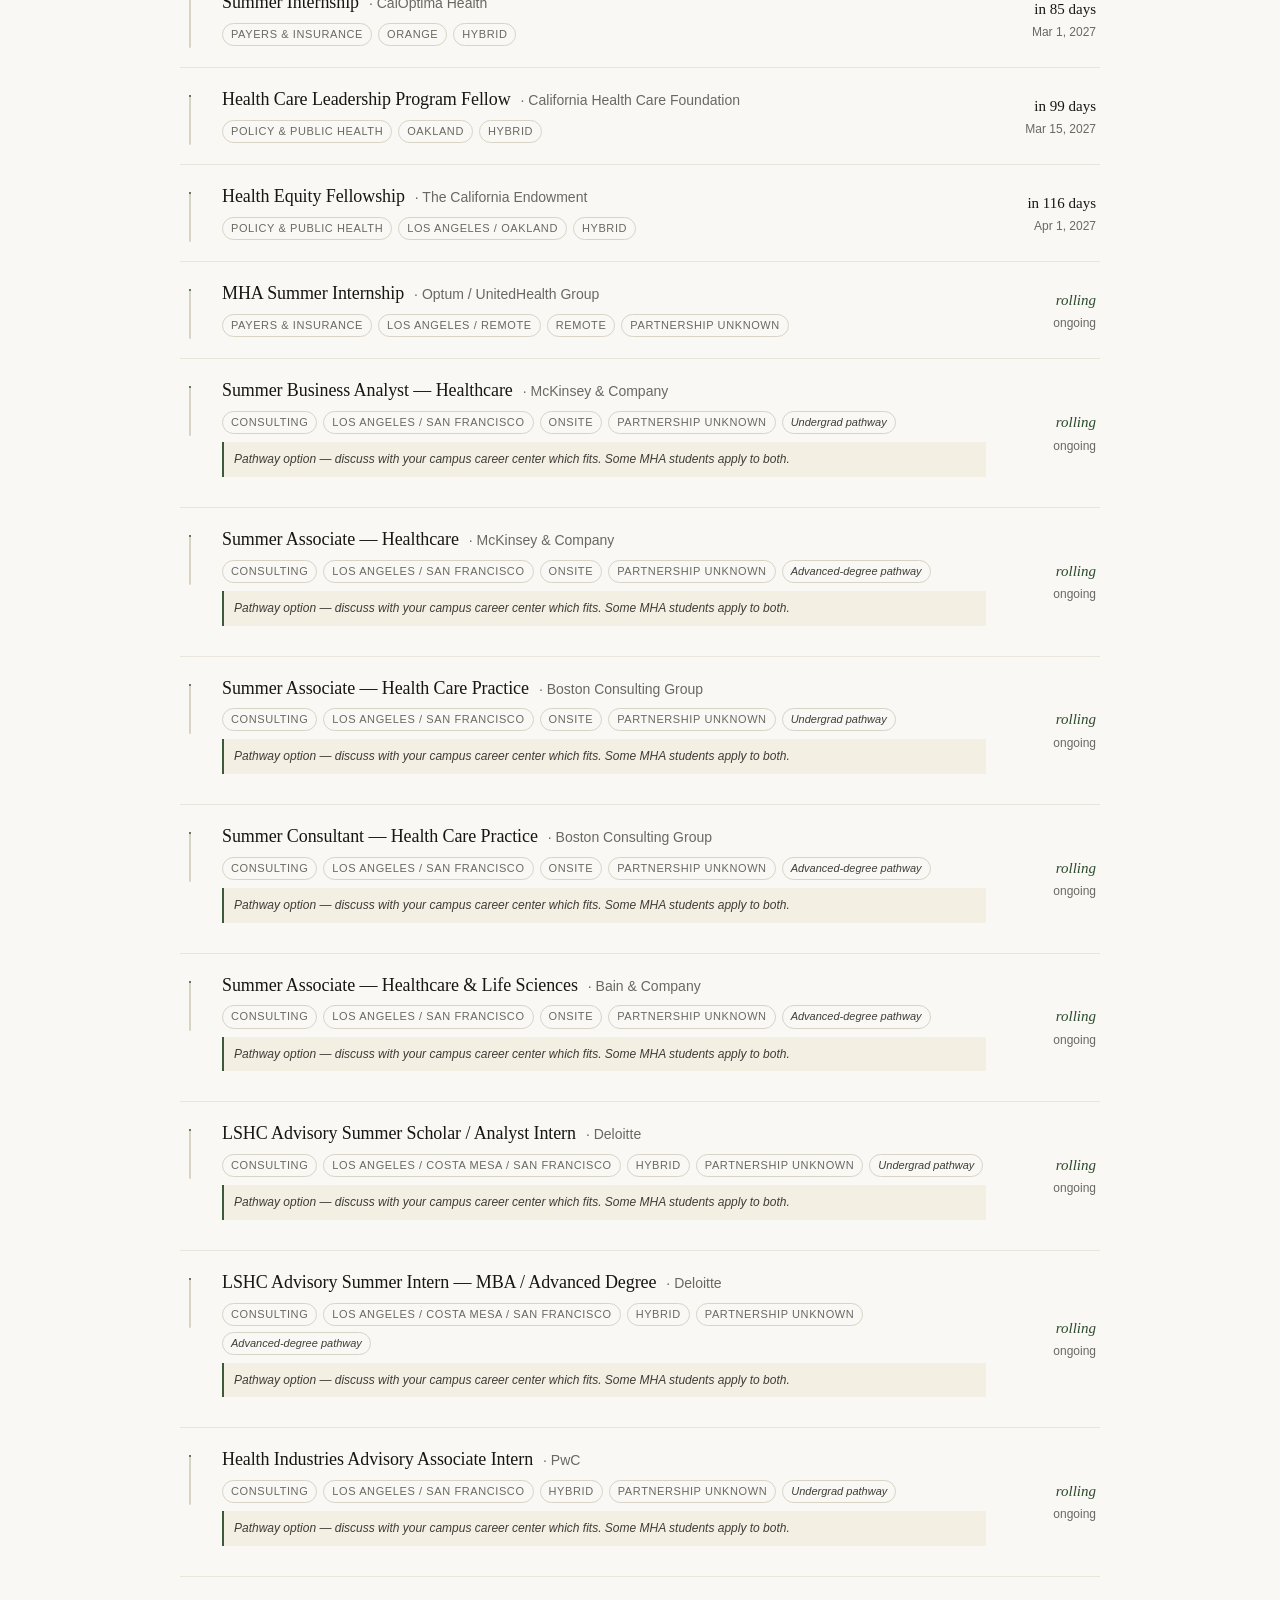
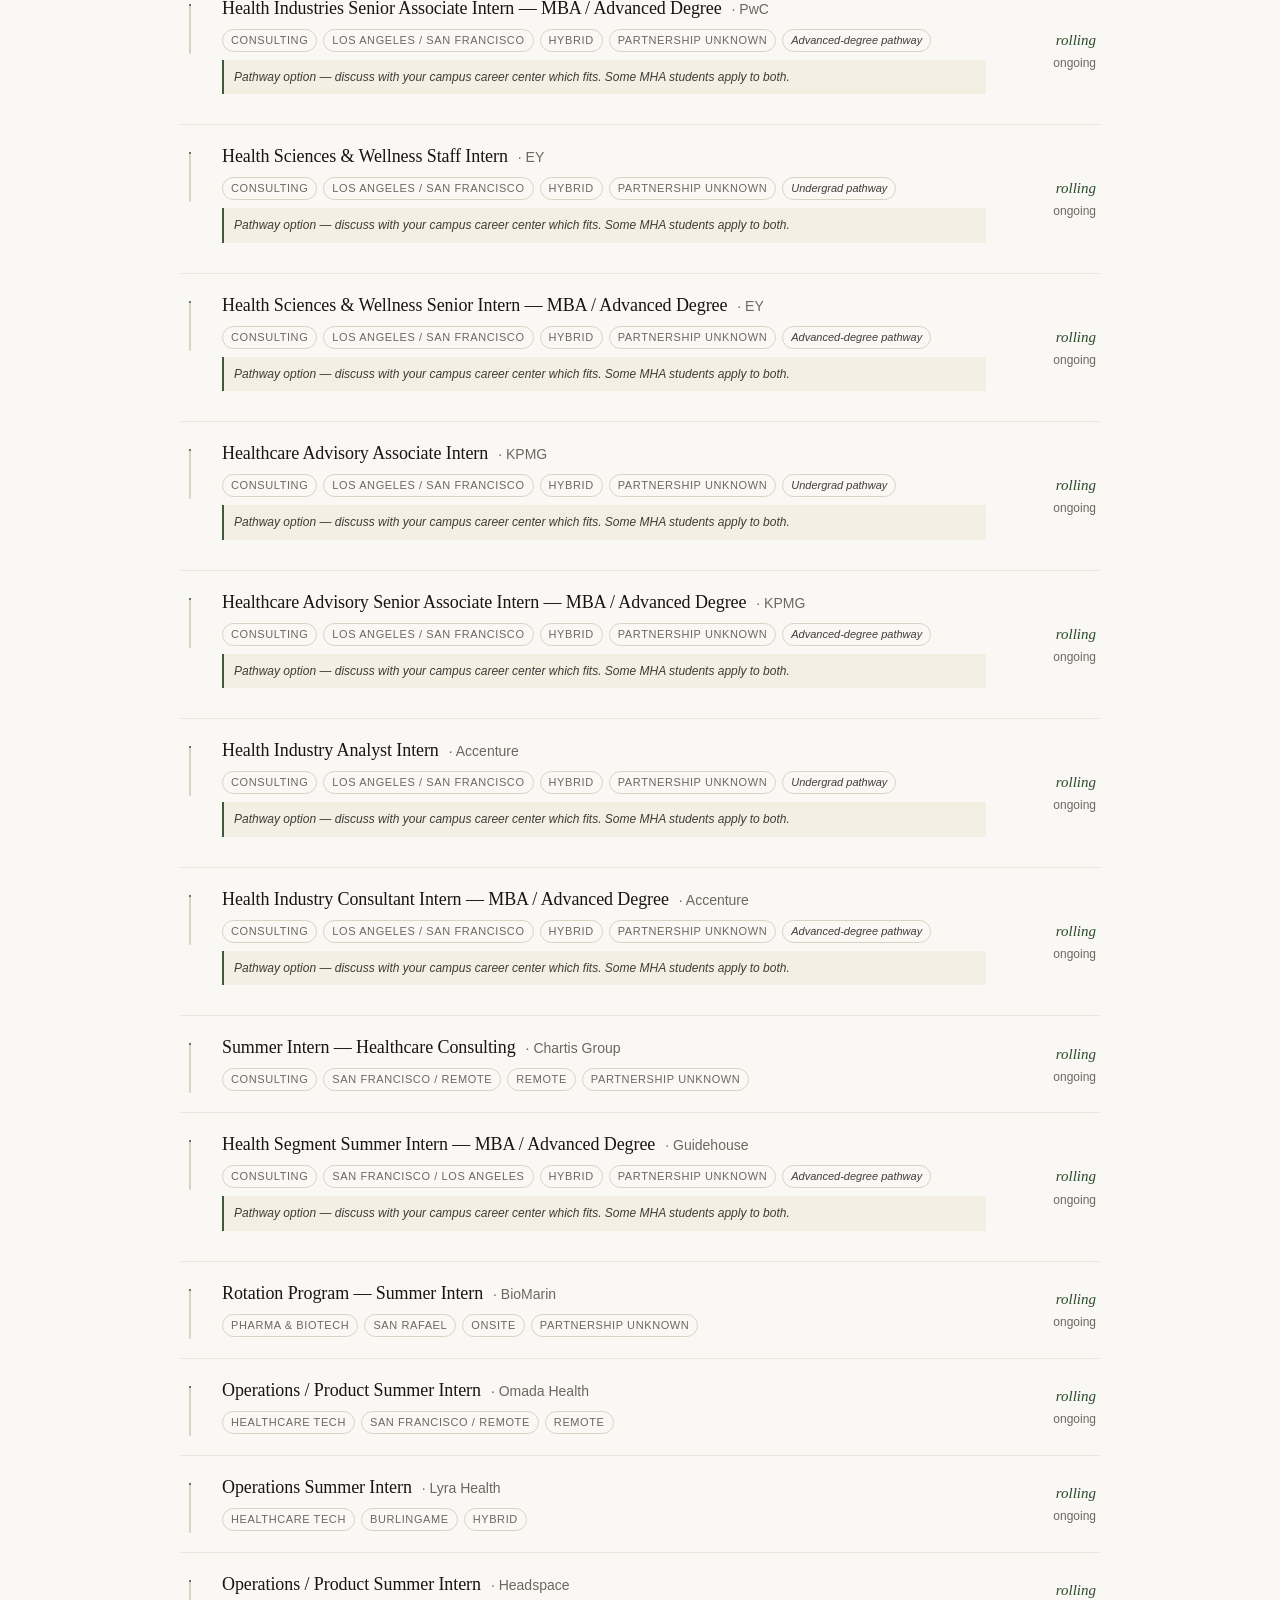
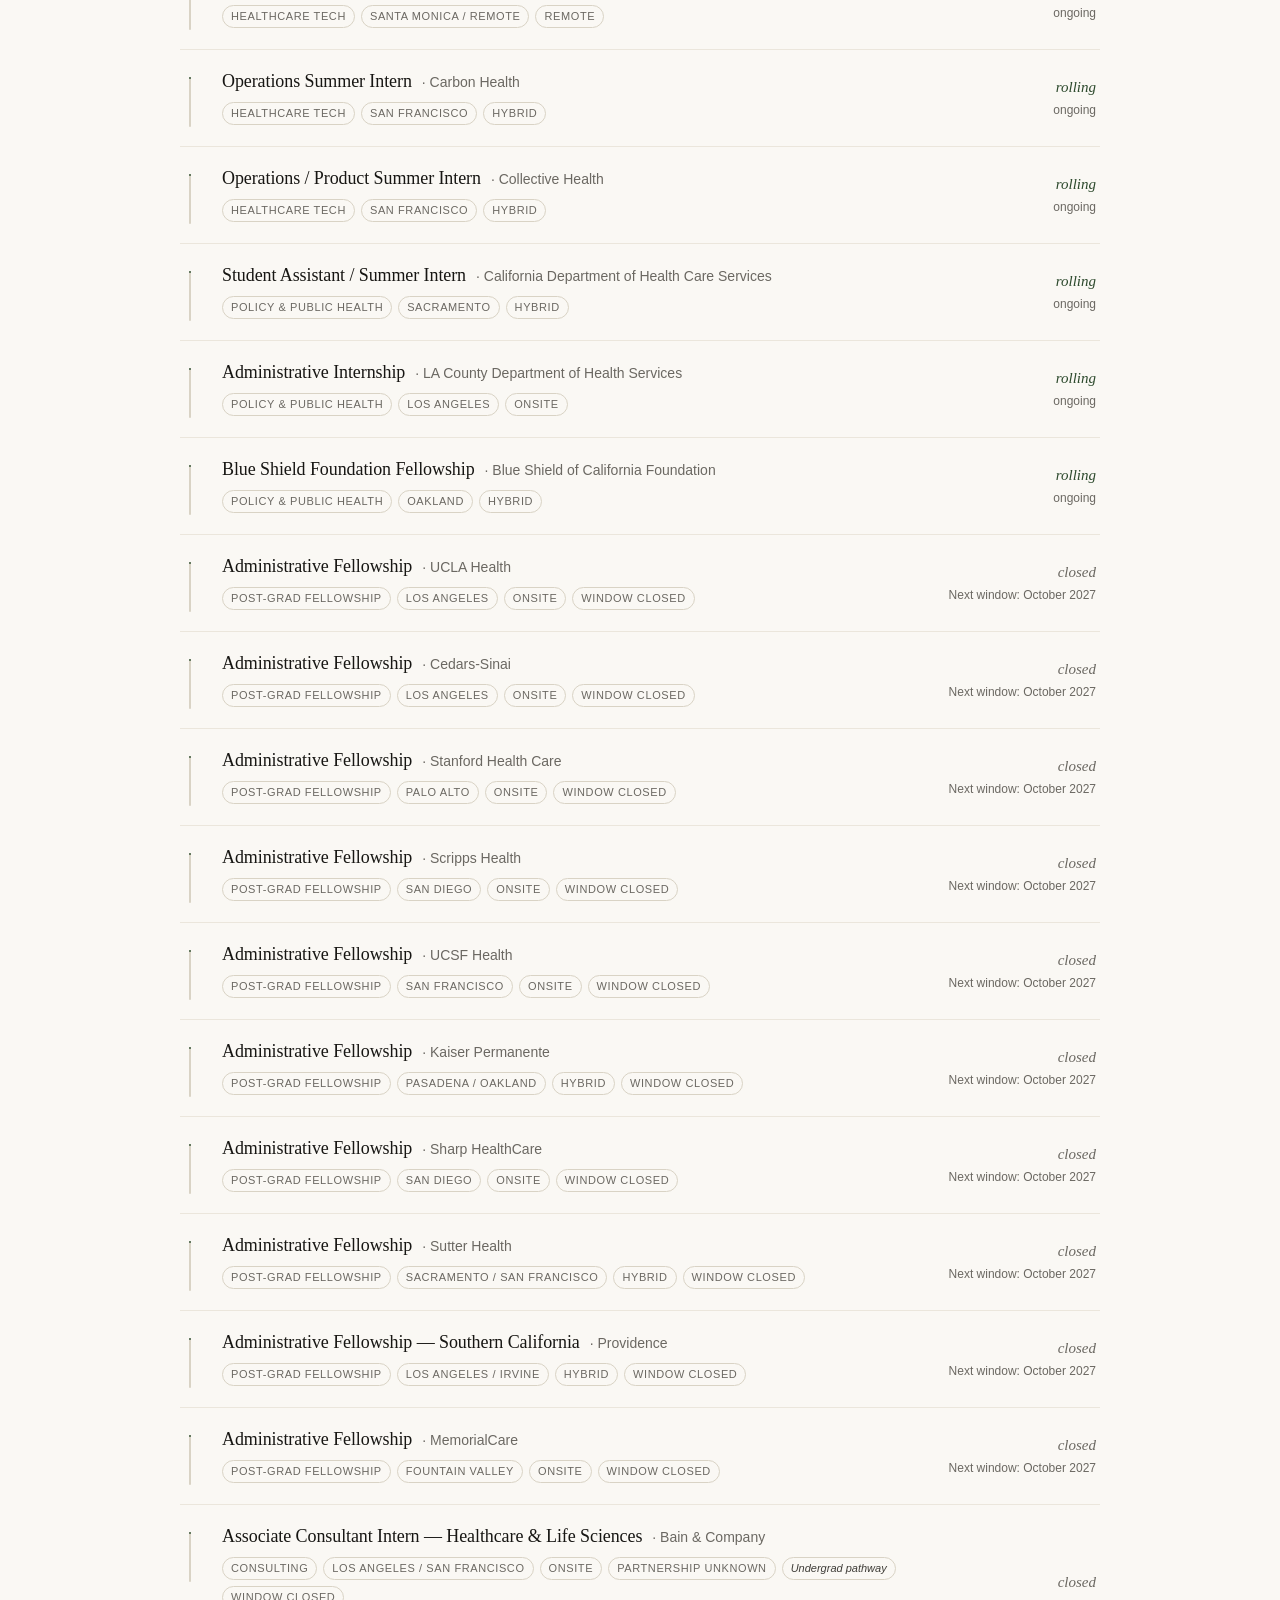
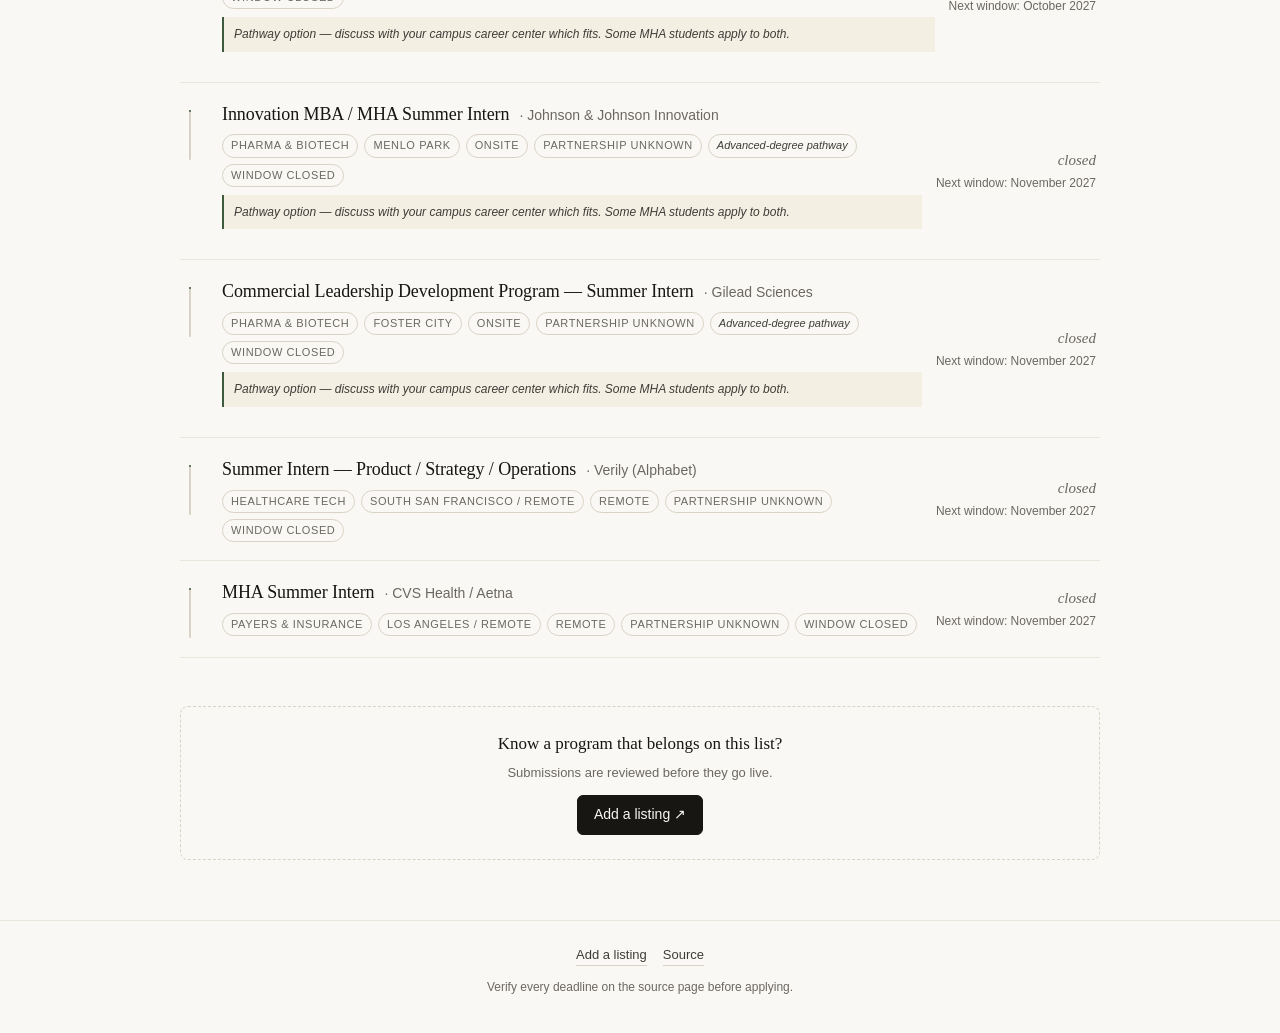
==== commit 16e7d9a4: "v2.1: all-CA onsite rule, pine accent, pathway split, validators Addresses every error from the v2 r" ====
--- a/index.html
+++ b/index.html
@@ -3,11 +3,10 @@
 <head>
   <meta charset="utf-8" />
   <meta name="viewport" content="width=device-width, initial-scale=1" />
-  <title>MHA Internships &amp; Fellowships</title>
+  <title>MHA Internships &amp; Fellowships · CA</title>
   <meta name="description" content="The list of fellowships and internships, by deadline. For California MHA students." />
 
-  <!-- Open Graph (share card) -->
-  <meta property="og:title" content="MHA Internships &amp; Fellowships" />
+  <meta property="og:title" content="MHA Internships &amp; Fellowships · CA" />
   <meta property="og:description" content="The list of fellowships and internships, by deadline. For California MHA students." />
   <meta property="og:type" content="website" />
   <meta property="og:image" content="og.svg" />
@@ -24,7 +23,9 @@
           <line x1="10" y1="6" x2="10" y2="36" stroke="currentColor" stroke-width="2" stroke-linecap="round" />
           <circle cx="10" cy="5" r="3.5" fill="currentColor" />
         </svg>
-        <span class="brand-name">MHA Internships</span>
+        <span class="brand-name">MHA Internships &amp; Fellowships</span>
+        <span class="brand-dot">·</span>
+        <span class="brand-ca">CA</span>
       </a>
       <nav class="nav" aria-label="Primary">
         <a href="#browse" data-nav="browse">Browse</a>
@@ -48,9 +49,7 @@
       <div class="filters" role="region" aria-label="Filters">
         <label class="filter">
           <span>Category</span>
-          <select id="f-category">
-            <option value="all">All</option>
-          </select>
+          <select id="f-category"><option value="all">All</option></select>
         </label>
         <label class="filter">
           <span>Deadline</span>
@@ -79,9 +78,7 @@
       <div id="more-filters" class="more-filters" hidden>
         <label class="filter">
           <span>City</span>
-          <select id="f-city">
-            <option value="all">All</option>
-          </select>
+          <select id="f-city"><option value="all">All</option></select>
         </label>
         <label class="filter">
           <span>Pay</span>
@@ -101,13 +98,11 @@
       </h2>
 
       <ol id="list" class="list" aria-live="polite"></ol>
-
       <p id="empty" class="empty" hidden>No listings match those filters. Try widening them.</p>
 
-      <!-- Add a listing CTA -->
       <div class="add-listing-cta">
         <h3>Know a program that belongs on this list?</h3>
-        <p>Submit it. Jade reviews each one before it goes live.</p>
+        <p>Submissions are reviewed before they go live.</p>
         <a class="button"
            href="https://github.com/jadeelese/MHAinternshipwebsite/issues/new?template=add-listing.yml&title=New+listing%3A+"
            target="_blank" rel="noopener">
@@ -166,8 +161,9 @@
 
         <h3>What counts as a listing</h3>
         <ul>
+          <li><strong>Program, not permanent role:</strong> a structured internship or fellowship with a defined length and end date. No regular job postings.</li>
           <li><strong>Topic:</strong> any role an MHA student can realistically land, across industries — consulting, health systems, payers, pharma/biotech, digital health, government, non-profits, administrative fellowships.</li>
-          <li><strong>Location:</strong> anywhere in California, or remote-friendly from California.</li>
+          <li><strong>Location:</strong> onsite and hybrid must be in California. Remote may be anywhere.</li>
           <li><strong>Conference travel</strong> (when required): the employer covers travel + lodging + fees.</li>
         </ul>
 
@@ -181,46 +177,42 @@
         <h3>What I wish I'd known</h3>
         <ul>
           <li><strong>Go to the in-person consulting fairs at your campus.</strong> Build relationships with recruiters and with current consultants who are alumni of your program. Attend their case-study events.</li>
-          <li><strong>At MBB and Big 4, MHA grads enter as Associate / Senior Consultant</strong> — not as Business Analyst or Analyst (those are undergrad tracks). The reference table below shows the entry role at each firm.</li>
-          <li><strong>Post-grad administrative fellowships</strong> at health systems are 12–24 month paid programs that start July after graduation. Most deadlines land in <strong>fall of your final year</strong>.</li>
+          <li><strong>At most consulting firms there are two parallel summer-intern tracks</strong> — one named after undergraduate roles, one for advanced-degree candidates. MHA students may fit either, depending on your path into the program. See the pathway table below.</li>
+          <li><strong>Post-grad administrative fellowships</strong> at California health systems are 12–24 month paid programs that start July after graduation. Most deadlines land in <strong>fall of your final year</strong>.</li>
           <li><strong>If a program isn't posted for this cycle yet, note last year's deadline</strong> as a starting reference and check the official page every two weeks.</li>
         </ul>
 
-        <h3>Consulting MHA entry roles</h3>
-        <p>When you click "Official posting" on a consulting firm, the landing page often features the undergrad track. The role you actually want is one level up. Use this table to make sure you're applying to the right one.</p>
+        <h3>Consulting pathways</h3>
+        <p>Most consulting firms recruit summer interns through two parallel programs — one for undergraduates, one for advanced-degree candidates (MBA, MHA, MD, JD, PhD). The two have different applications, different interview processes, and sometimes different URLs. Both appear on Browse. Discuss with your campus career center which one fits your profile, or apply to both.</p>
 
         <table class="entry-table">
           <thead>
             <tr>
               <th>Firm</th>
-              <th>Apply as (MHA)</th>
-              <th>Not this (undergrad)</th>
+              <th>Advanced-degree track (summer intern)</th>
+              <th>Undergraduate track (summer intern)</th>
             </tr>
           </thead>
           <tbody>
-            <tr><td>McKinsey &amp; Company</td><td class="target">Associate</td><td class="avoid">Business Analyst</td></tr>
-            <tr><td>BCG</td><td class="target">Consultant</td><td class="avoid">Associate</td></tr>
-            <tr><td>Bain &amp; Company</td><td class="target">Consultant</td><td class="avoid">Associate Consultant</td></tr>
-            <tr><td>Deloitte</td><td class="target">Senior Consultant</td><td class="avoid">Business Technology Analyst</td></tr>
-            <tr><td>PwC</td><td class="target">Senior Associate</td><td class="avoid">Associate</td></tr>
-            <tr><td>EY</td><td class="target">Senior</td><td class="avoid">Staff</td></tr>
-            <tr><td>KPMG</td><td class="target">Senior Associate</td><td class="avoid">Associate</td></tr>
-            <tr><td>Accenture</td><td class="target">Consultant</td><td class="avoid">Analyst</td></tr>
-            <tr><td>Guidehouse</td><td class="target">Senior Consultant</td><td class="avoid">Consultant</td></tr>
-            <tr><td>Chartis Group</td><td class="target">Consultant</td><td class="avoid">Analyst</td></tr>
-            <tr><td>Oliver Wyman Health</td><td class="target">Senior Associate</td><td class="avoid">Associate</td></tr>
-            <tr><td>ZS Associates</td><td class="target">Business Consulting Associate</td><td class="avoid">BTA</td></tr>
+            <tr><td>McKinsey &amp; Company</td><td class="target">Summer Associate</td><td>Summer Business Analyst</td></tr>
+            <tr><td>BCG</td><td class="target">Summer Consultant</td><td>Summer Associate</td></tr>
+            <tr><td>Bain &amp; Company</td><td class="target">Summer Associate</td><td>Associate Consultant Intern</td></tr>
+            <tr><td>Deloitte</td><td class="target">LSHC Advisory Summer Intern (MBA/advanced)</td><td>Business Analyst / BTA Intern</td></tr>
+            <tr><td>PwC</td><td class="target">Health Industries Senior Associate Intern</td><td>Associate Intern</td></tr>
+            <tr><td>EY</td><td class="target">Health Sciences Senior Intern</td><td>Staff Intern</td></tr>
+            <tr><td>KPMG</td><td class="target">Healthcare Senior Associate Intern</td><td>Associate Intern</td></tr>
+            <tr><td>Accenture</td><td class="target">Health Consultant Intern</td><td>Health Analyst Intern</td></tr>
           </tbody>
         </table>
         <p class="dim tiny">Role names shift. Verify on the firm's advanced-degree hiring page before applying.</p>
 
         <h3>Verify before you apply</h3>
-        <p>Program deadlines move every cycle. Every listing on this site carries a <em>last verified</em> date; always double-check the official posting before you commit. If a program says their application window requires you to be at a specific school, <strong>contact your MHA program's career center</strong> to confirm — not LinkedIn.</p>
+        <p>Program deadlines move every cycle. Every listing on this site carries a <em>last verified</em> date; always double-check the official posting before you commit. If a program says their application window requires you to be at a specific school, <strong>contact your MHA program's career center</strong> to confirm.</p>
 
         <h3>Add to the list</h3>
-        <p>Found a program that should be here? <a href="https://github.com/jadeelese/MHAinternshipwebsite/issues/new?template=add-listing.yml&title=New+listing%3A+" target="_blank" rel="noopener">Submit it →</a>. Jade reviews each submission before it goes live.</p>
-
-        <p class="dim">v2 · <a href="https://github.com/jadeelese/MHAinternshipwebsite" rel="noopener" target="_blank">Source on GitHub</a></p>
+        <p>Found a program that should be here? <a href="https://github.com/jadeelese/MHAinternshipwebsite/issues/new?template=add-listing.yml&title=New+listing%3A+" target="_blank" rel="noopener">Submit it →</a>. Submissions are reviewed before they go live.</p>
+
+        <p class="dim">v2.1 · <a href="https://github.com/jadeelese/MHAinternshipwebsite" rel="noopener" target="_blank">Source on GitHub</a></p>
       </div>
     </section>
 
@@ -236,7 +228,6 @@
     </div>
   </footer>
 
-  <!-- Listing detail modal -->
   <div id="modal" class="modal" hidden role="dialog" aria-modal="true" aria-labelledby="modal-title">
     <div class="modal-scrim" data-close></div>
     <div class="modal-panel" tabindex="-1">
@@ -264,9 +255,12 @@
           <span class="chip loc"></span>
           <span class="chip mode"></span>
           <span class="chip partnership" hidden></span>
+          <span class="chip pathway-chip" hidden></span>
           <span class="chip closed-chip" hidden>Window closed</span>
+          <span class="chip link-pending" hidden>Link pending</span>
         </div>
         <p class="partnership-nudge" hidden></p>
+        <p class="pathway-nudge" hidden></p>
       </div>
       <div class="row-deadline">
         <span class="days"></span>
--- a/styles.css
+++ b/styles.css
@@ -1,6 +1,5 @@
-/* MHAinternshipwebsite — v2
-   Design brief: editorial, calm, deadline-first.
-   The vertical stroke is the only accent color on the page — that's the signature.
+/* MHAinternshipwebsite — v2.1
+   Editorial, calm, deadline-first. Stroke is the single accent — the signature.
 */
 
 :root {
@@ -15,11 +14,11 @@
   --line: #ebe6dc;
   --line-2: #d9d3c5;
 
-  /* The single accent. Warm umber — California-neutral. */
-  --accent: #9a5a2d;
-  --accent-strong: #7a4620;
-
-  /* Warning/verify */
+  /* Single accent — deep pine green. California-coded without announcing it. */
+  --accent: #3d5a3d;
+  --accent-strong: #2d4a2d;
+
+  /* Warning / verify / stale */
   --warn: #b45a1a;
 
   /* Type */
@@ -36,8 +35,8 @@
     --ink-3: #8f8a80;
     --line: #2a2925;
     --line-2: #3a3833;
-    --accent: #d08a5a;
-    --accent-strong: #e3a173;
+    --accent: #7fa37f;
+    --accent-strong: #a3bf9f;
     --warn: #d68a4a;
   }
 }
@@ -49,8 +48,8 @@
   --ink-3: #8f8a80;
   --line: #2a2925;
   --line-2: #3a3833;
-  --accent: #d08a5a;
-  --accent-strong: #e3a173;
+  --accent: #7fa37f;
+  --accent-strong: #a3bf9f;
   --warn: #d68a4a;
 }
 
@@ -76,7 +75,7 @@
   padding-inline: 20px;
 }
 
-/* HEADER */
+/* HEADER — the full name is the mark. Dot inherits the stroke color. */
 .site-header {
   border-bottom: 1px solid var(--line);
   background: var(--bg);
@@ -88,16 +87,27 @@
   gap: 16px;
 }
 .brand {
-  display: flex; align-items: center; gap: 10px;
+  display: flex; align-items: center; gap: 8px;
   color: var(--ink); border-bottom: none;
   font-family: var(--serif);
 }
 .brand:hover { color: var(--ink); }
 .brand-mark {
-  width: 14px; height: 28px;
+  width: 12px; height: 24px;
   color: var(--accent);
-}
-.brand-name { font-size: 18px; font-weight: 600; letter-spacing: 0.2px; }
+  flex-shrink: 0;
+}
+.brand-name {
+  font-size: 17px; font-weight: 500; letter-spacing: -0.005em;
+}
+.brand-dot {
+  color: var(--accent);
+  font-weight: 700;
+  padding: 0 2px;
+}
+.brand-ca {
+  font-size: 17px; font-weight: 500;
+}
 
 .nav { display: flex; gap: 4px; }
 .nav a {
@@ -270,9 +280,16 @@
   background: var(--line);
   border-color: var(--line-2);
 }
-.chip.stale {
+.chip.link-pending {
   color: var(--warn);
   border-color: var(--warn);
+}
+.chip.pathway {
+  color: var(--ink-2);
+  border-color: var(--line-2);
+  font-style: italic;
+  text-transform: none;
+  letter-spacing: 0;
 }
 
 .row-deadline {
@@ -323,7 +340,6 @@
 .prose li { margin-bottom: 4px; }
 .prose a { border-bottom: 1px solid var(--line-2); }
 
-/* Consulting entry table on About page */
 .entry-table {
   width: 100%;
   border-collapse: collapse;
@@ -347,7 +363,6 @@
 .entry-table td.target { color: var(--accent-strong); font-weight: 500; }
 .entry-table td.avoid { color: var(--ink-3); text-decoration: line-through; }
 
-/* Add-a-listing call-to-action */
 .add-listing-cta {
   margin: 48px 0 16px;
   padding: 24px 20px;
@@ -380,20 +395,21 @@
   background: var(--accent-strong); border-color: var(--accent-strong); color: #fff;
 }
 
-/* Partnership nudge under chip row */
-.partnership-nudge {
+.partnership-nudge, .pathway-nudge {
   margin-top: 8px;
   padding: 8px 10px;
-  background: #f5efe4;
+  background: #f3efe3;
   border-left: 2px solid var(--accent);
   font-size: 12px;
   color: var(--ink-2);
   font-style: italic;
 }
 @media (prefers-color-scheme: dark) {
-  :root:not([data-theme="light"]) .partnership-nudge { background: #221d16; }
-}
-:root[data-theme="dark"] .partnership-nudge { background: #221d16; }
+  :root:not([data-theme="light"]) .partnership-nudge,
+  :root:not([data-theme="light"]) .pathway-nudge { background: #1e221b; }
+}
+:root[data-theme="dark"] .partnership-nudge,
+:root[data-theme="dark"] .pathway-nudge { background: #1e221b; }
 
 /* MODAL */
 .modal[hidden] { display: none !important; }
@@ -436,7 +452,7 @@
 .detail-block dt { color: var(--ink-3); font-size: 12px; text-transform: uppercase; letter-spacing: 0.7px; }
 .detail-block dd { margin: 2px 0 10px; font-size: 14px; }
 
-.detail-actions { display: flex; gap: 8px; flex-wrap: wrap; margin-top: 16px; }
+.detail-actions { display: flex; gap: 8px; flex-wrap: wrap; margin-top: 16px; align-items: center; }
 .button {
   font: inherit; font-size: 14px;
   background: var(--ink); color: var(--bg);
@@ -449,6 +465,18 @@
 }
 .button:hover { background: var(--accent-strong); border-color: var(--accent-strong); color: #fff; }
 
+.button.pending {
+  background: transparent;
+  color: var(--warn);
+  border: 1px solid var(--warn);
+  cursor: not-allowed;
+  pointer-events: none;
+}
+.pending-note {
+  color: var(--ink-3); font-size: 12px;
+  margin-top: 6px; font-style: italic;
+}
+
 .status-picker { display: flex; gap: 6px; flex-wrap: wrap; margin-top: 8px; }
 .status-picker label {
   font-size: 13px;
@@ -514,6 +542,9 @@
 @media (max-width: 640px) {
   .site-header .wrap { padding-block: 12px; }
   .nav a { padding: 6px 8px; font-size: 13px; }
+  .brand-ca { display: inline; }
+  .brand-name { font-size: 15px; }
+  .brand-ca { font-size: 15px; }
   .headline { padding-block: 28px 20px; }
   .row {
     grid-template-columns: 18px 1fr;
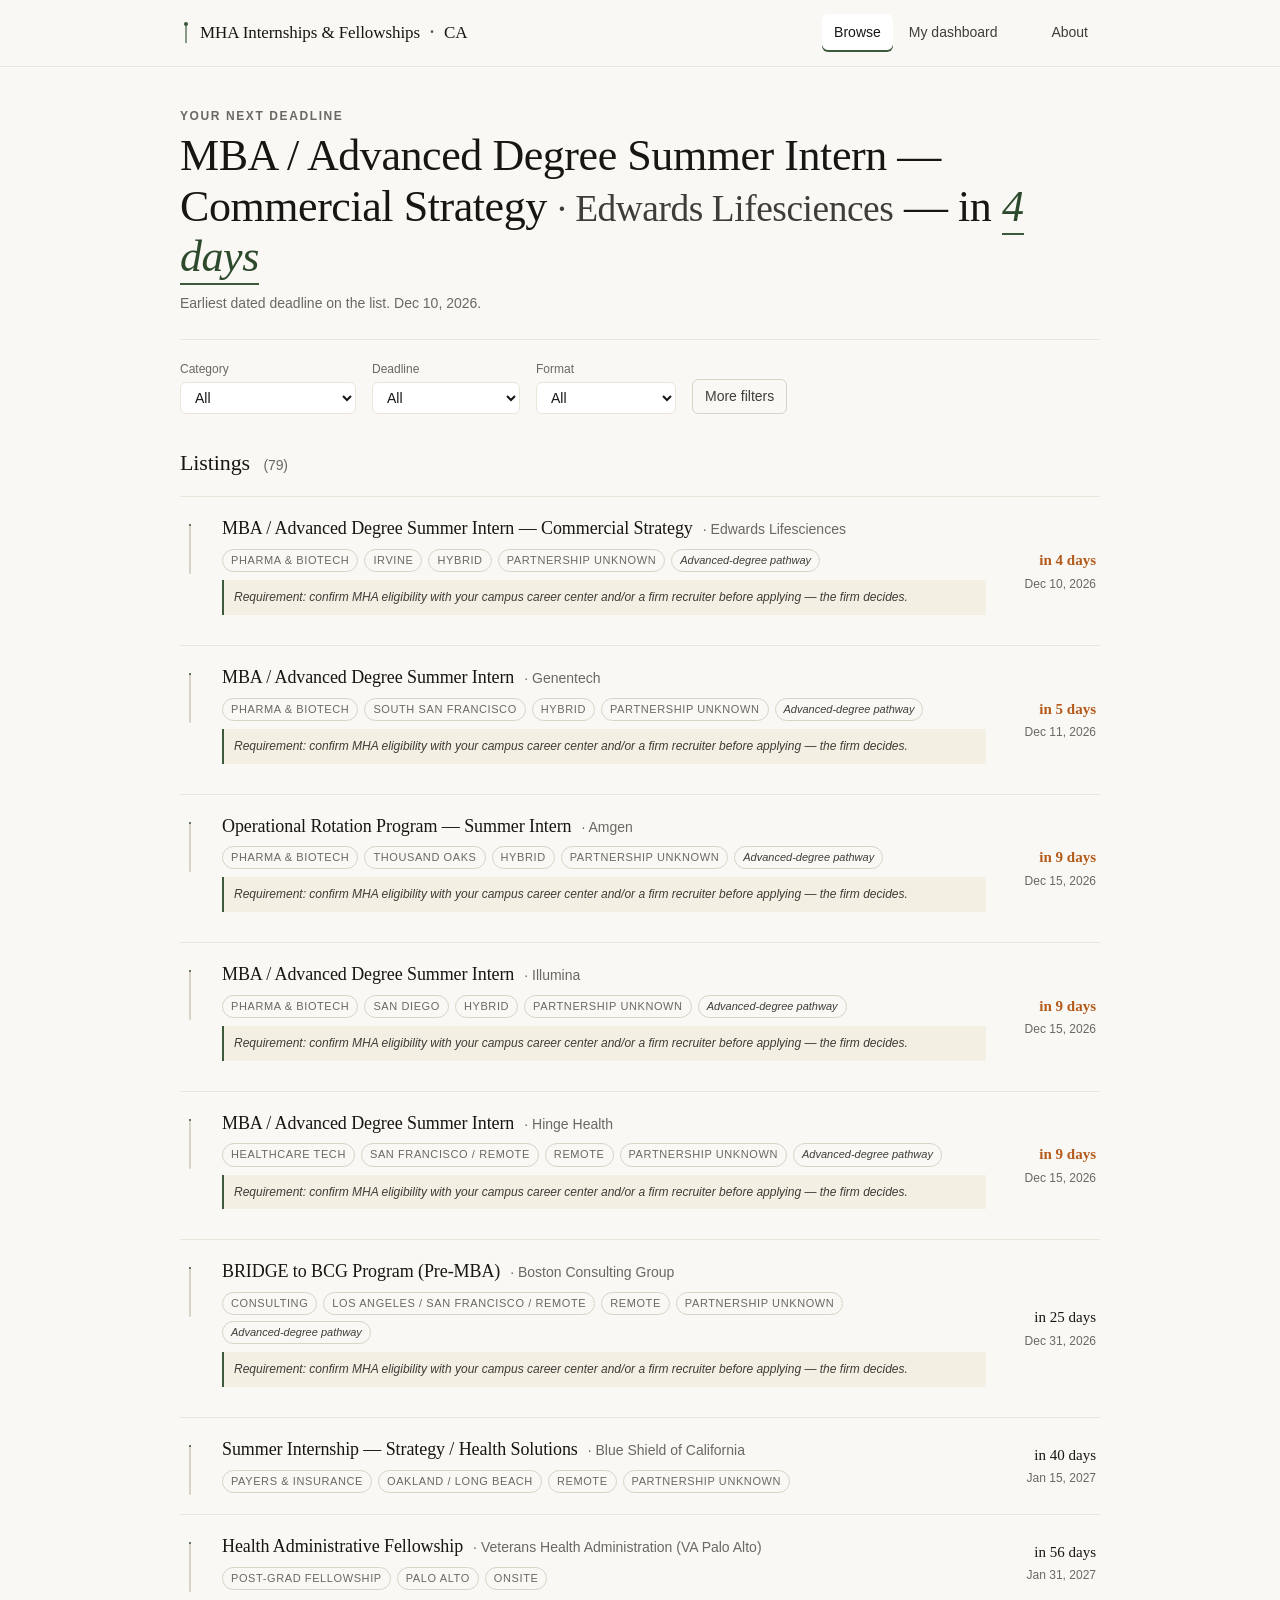
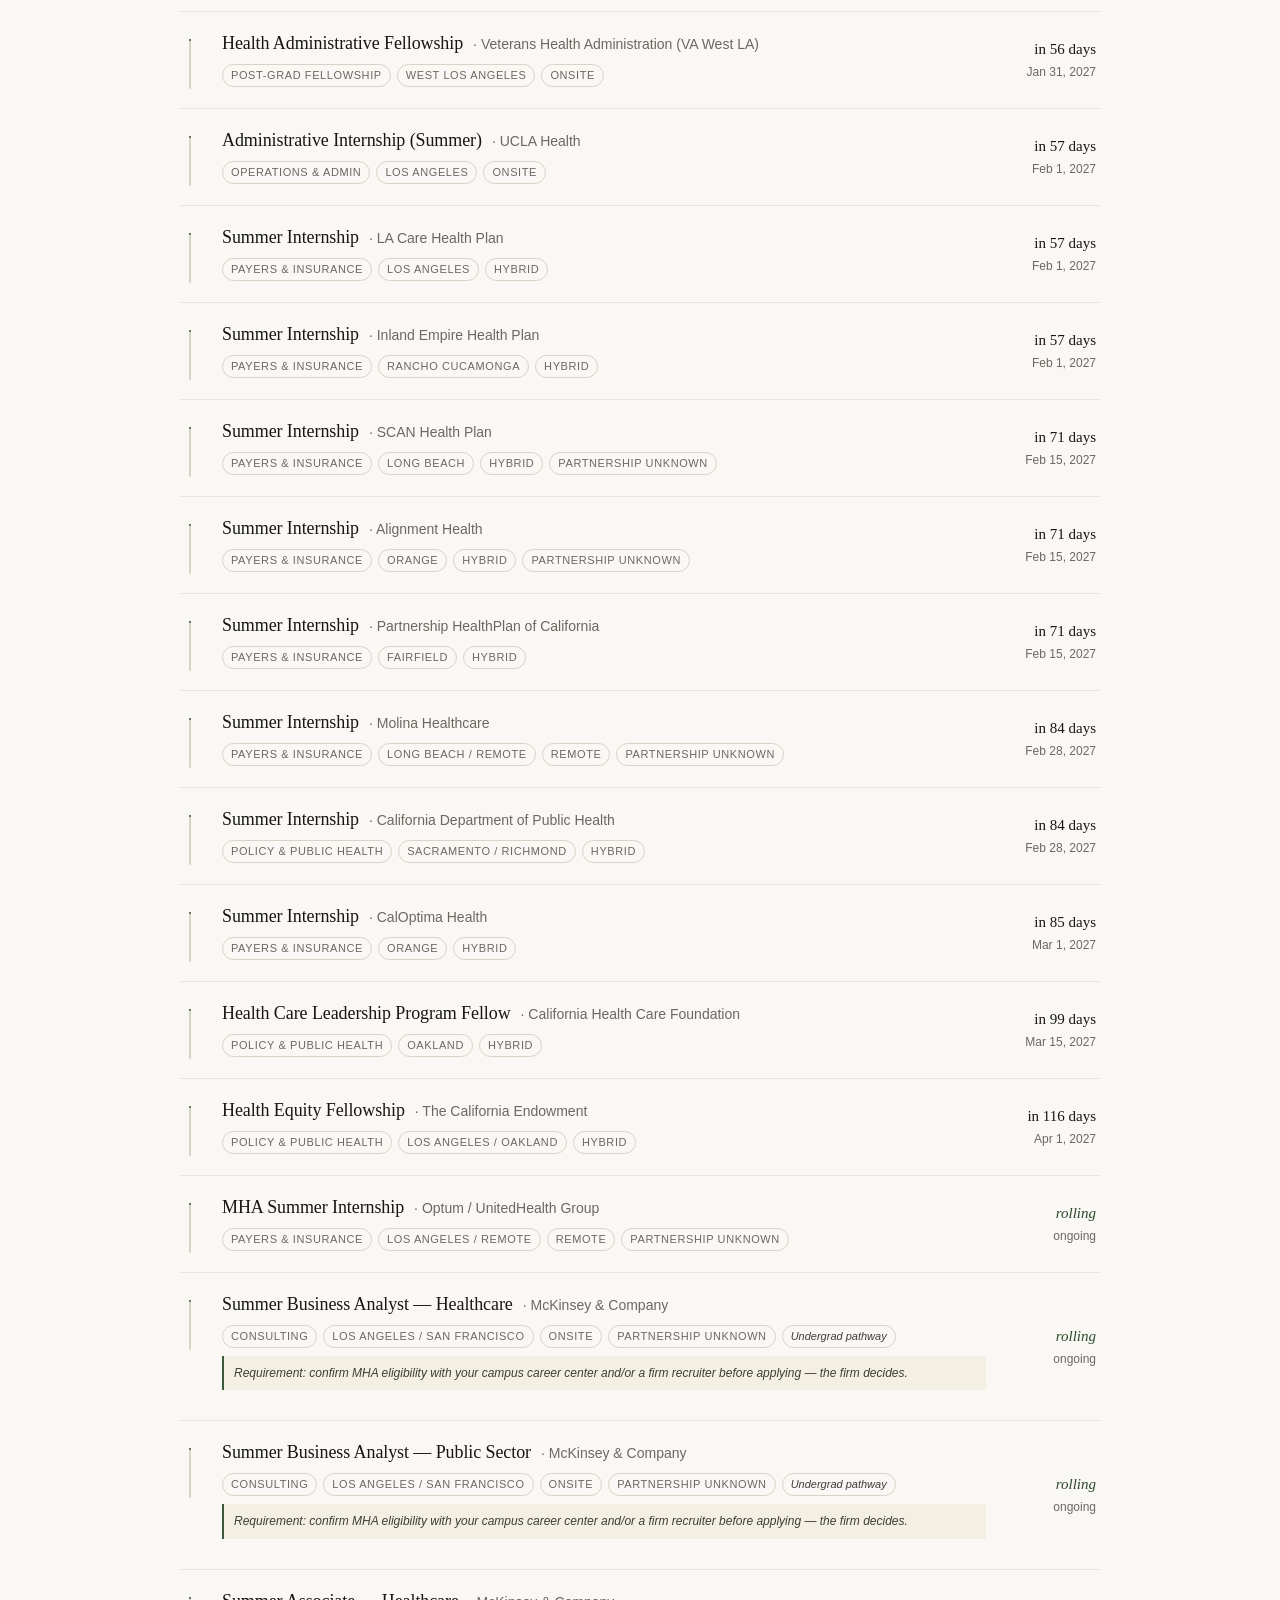
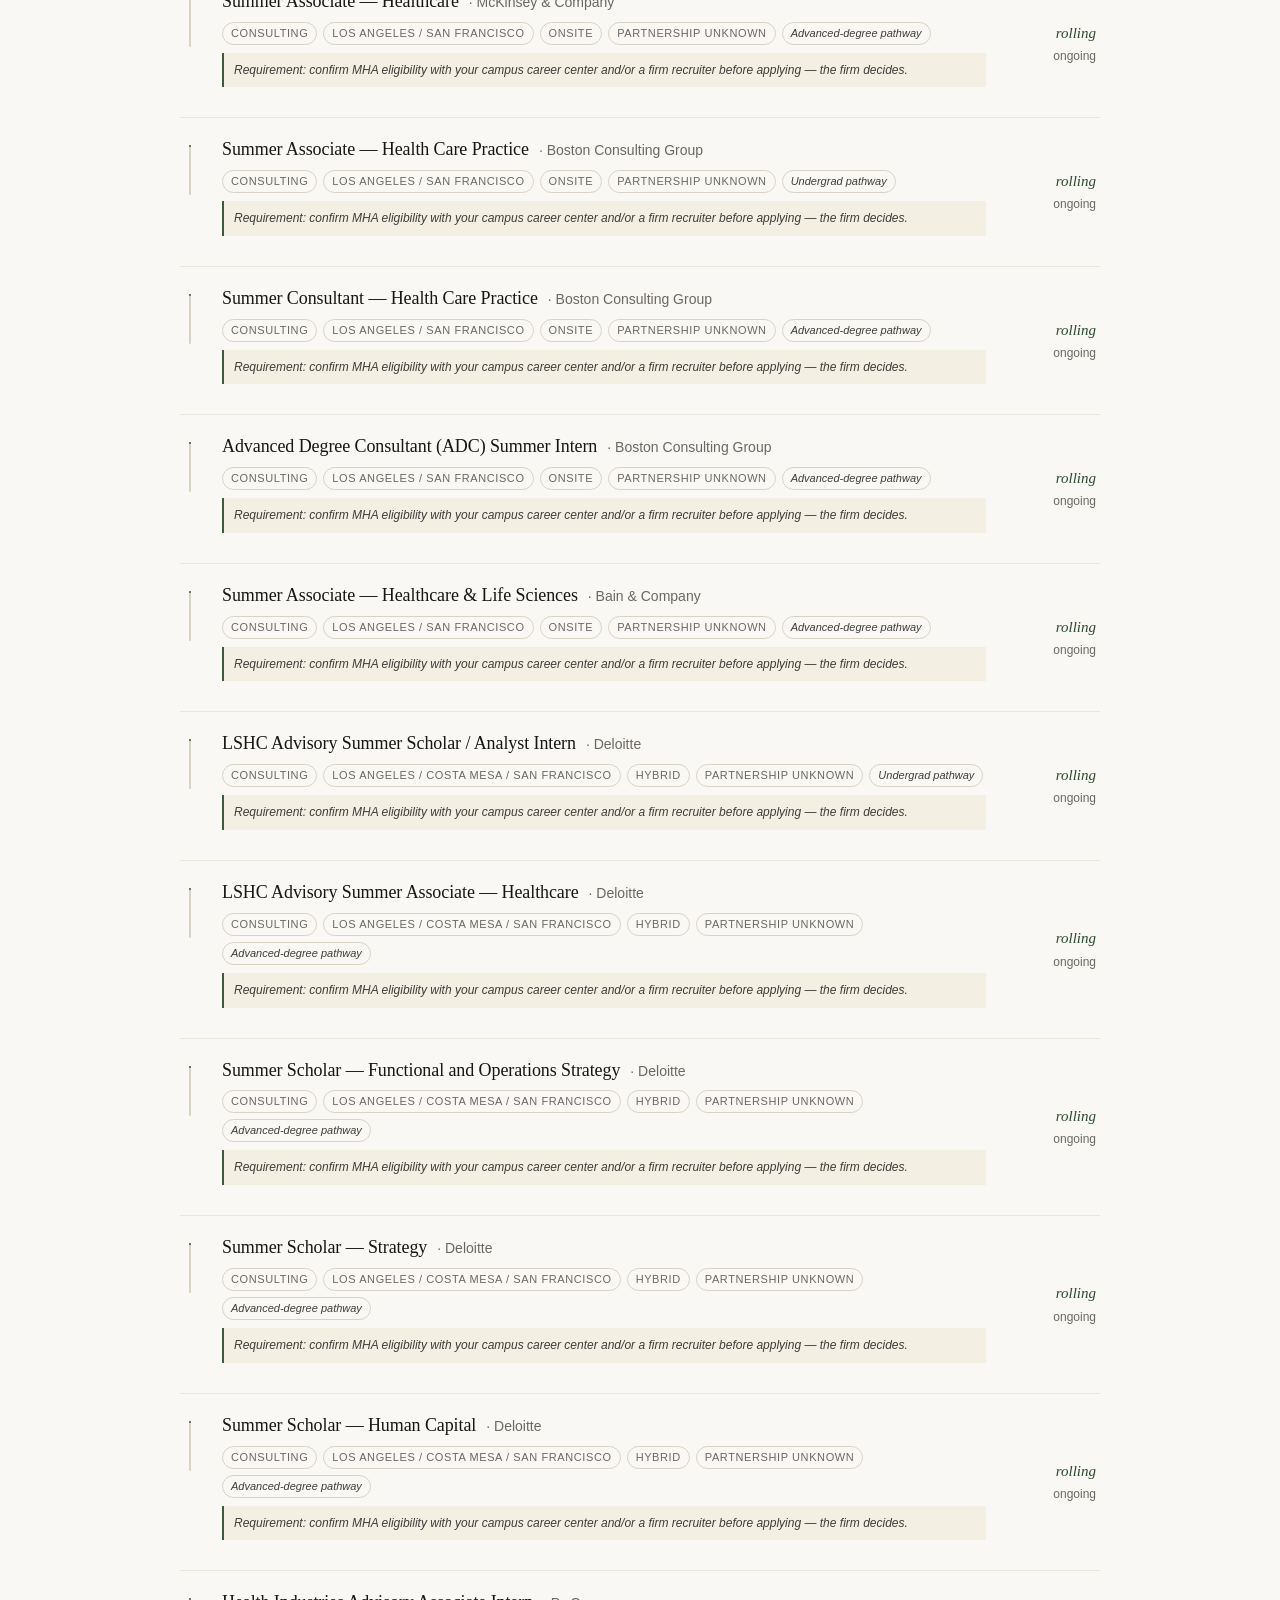
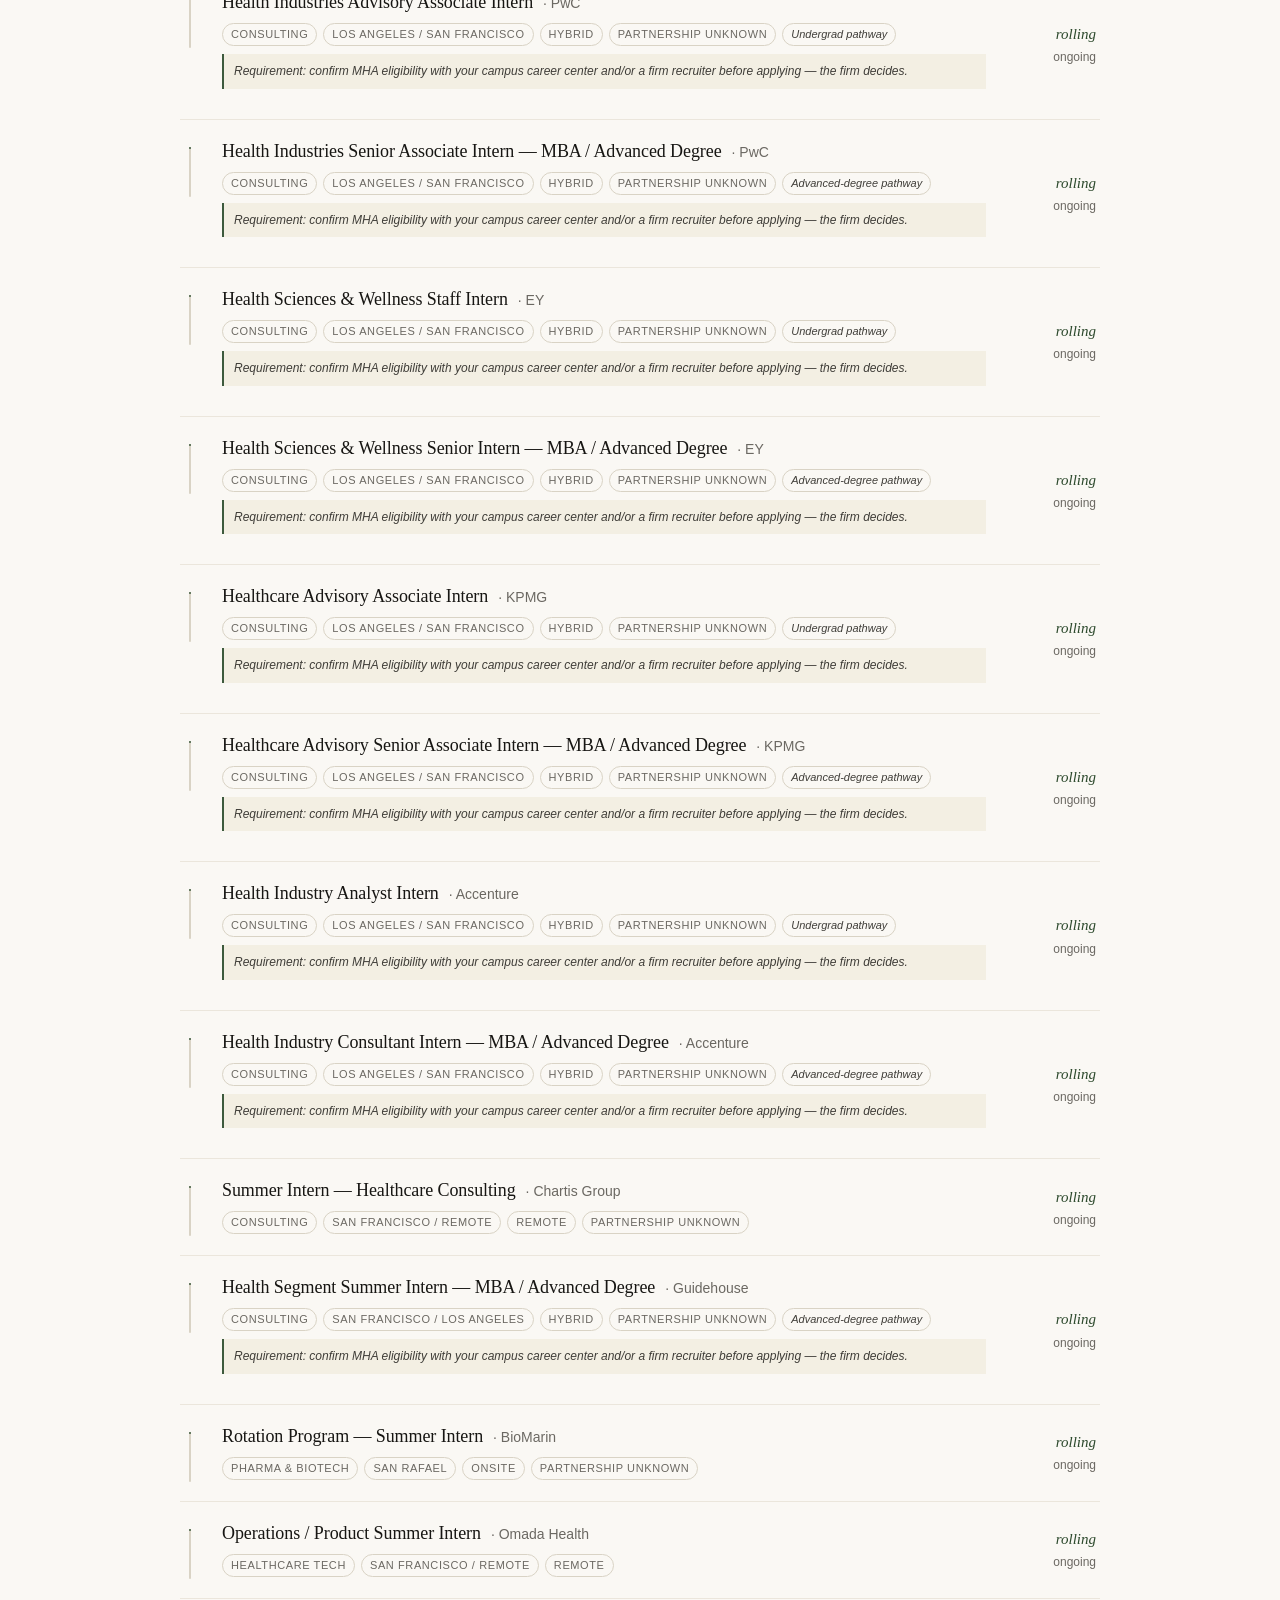
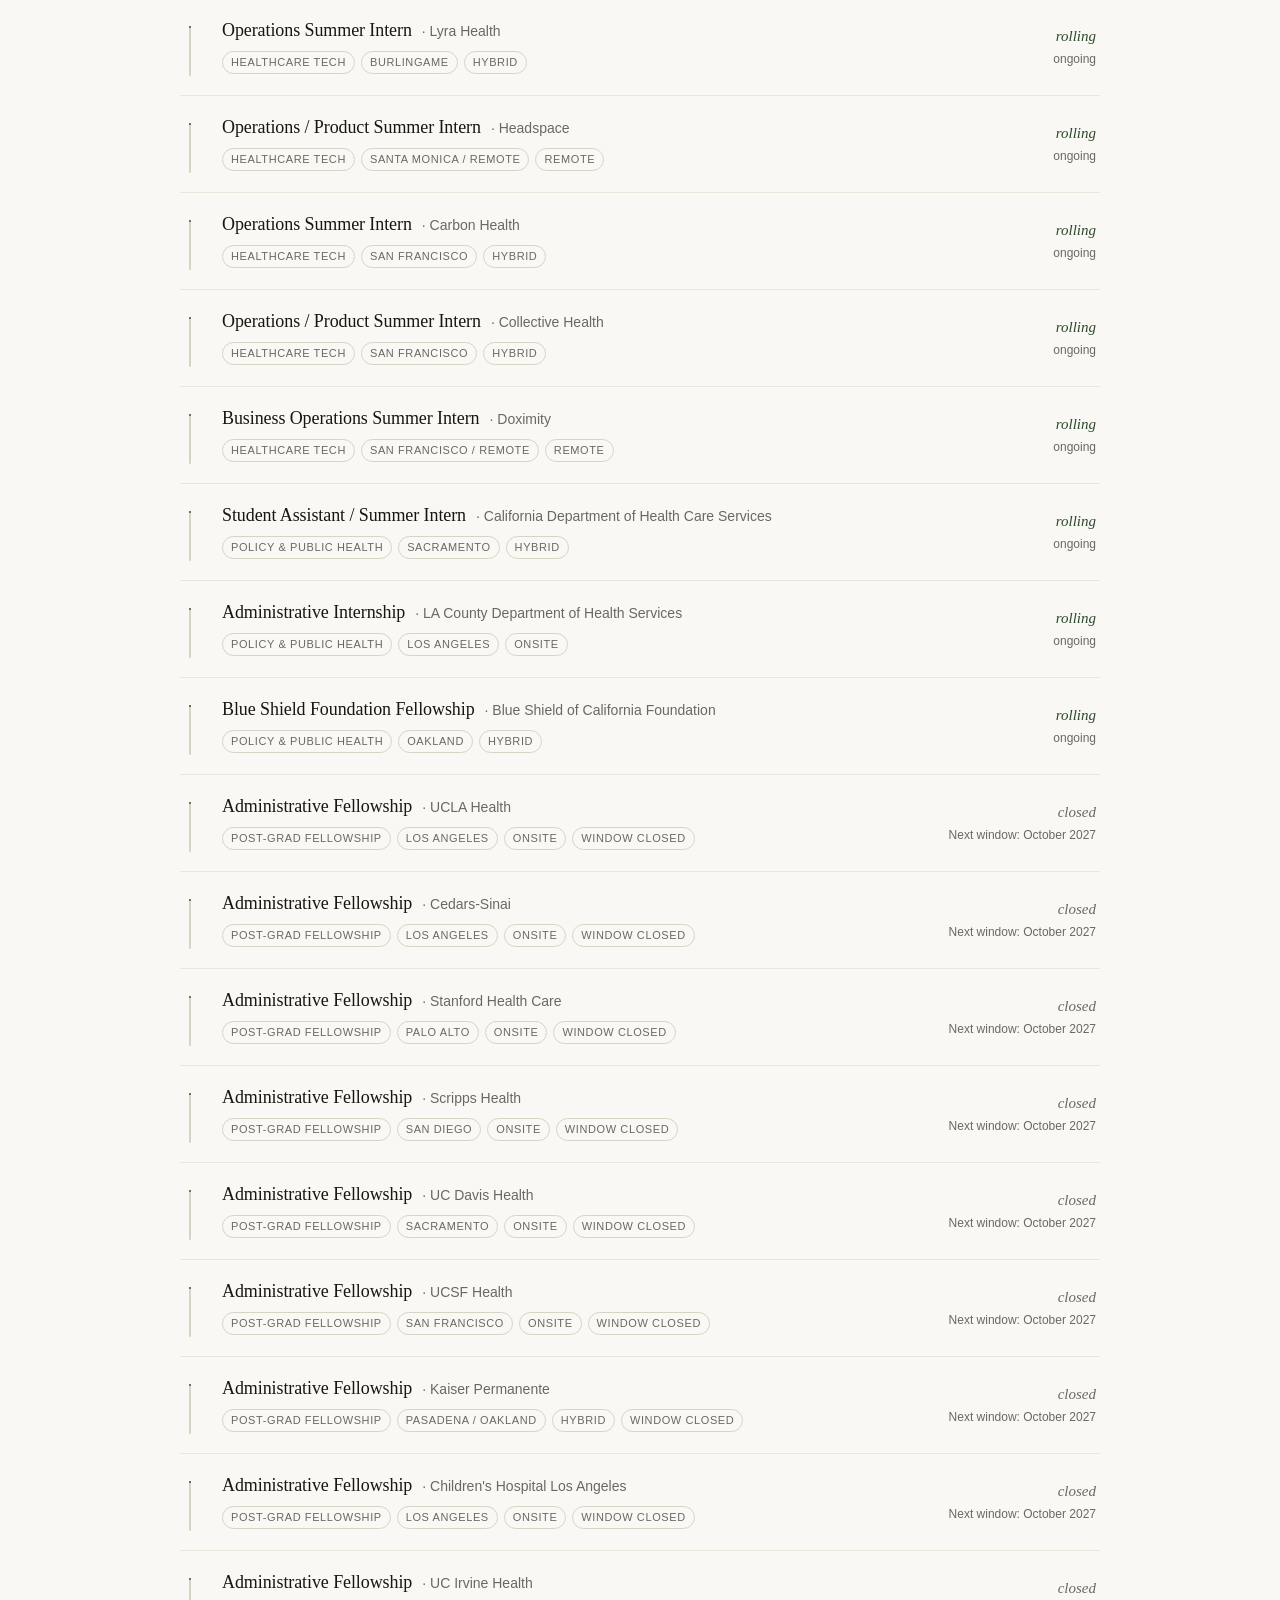
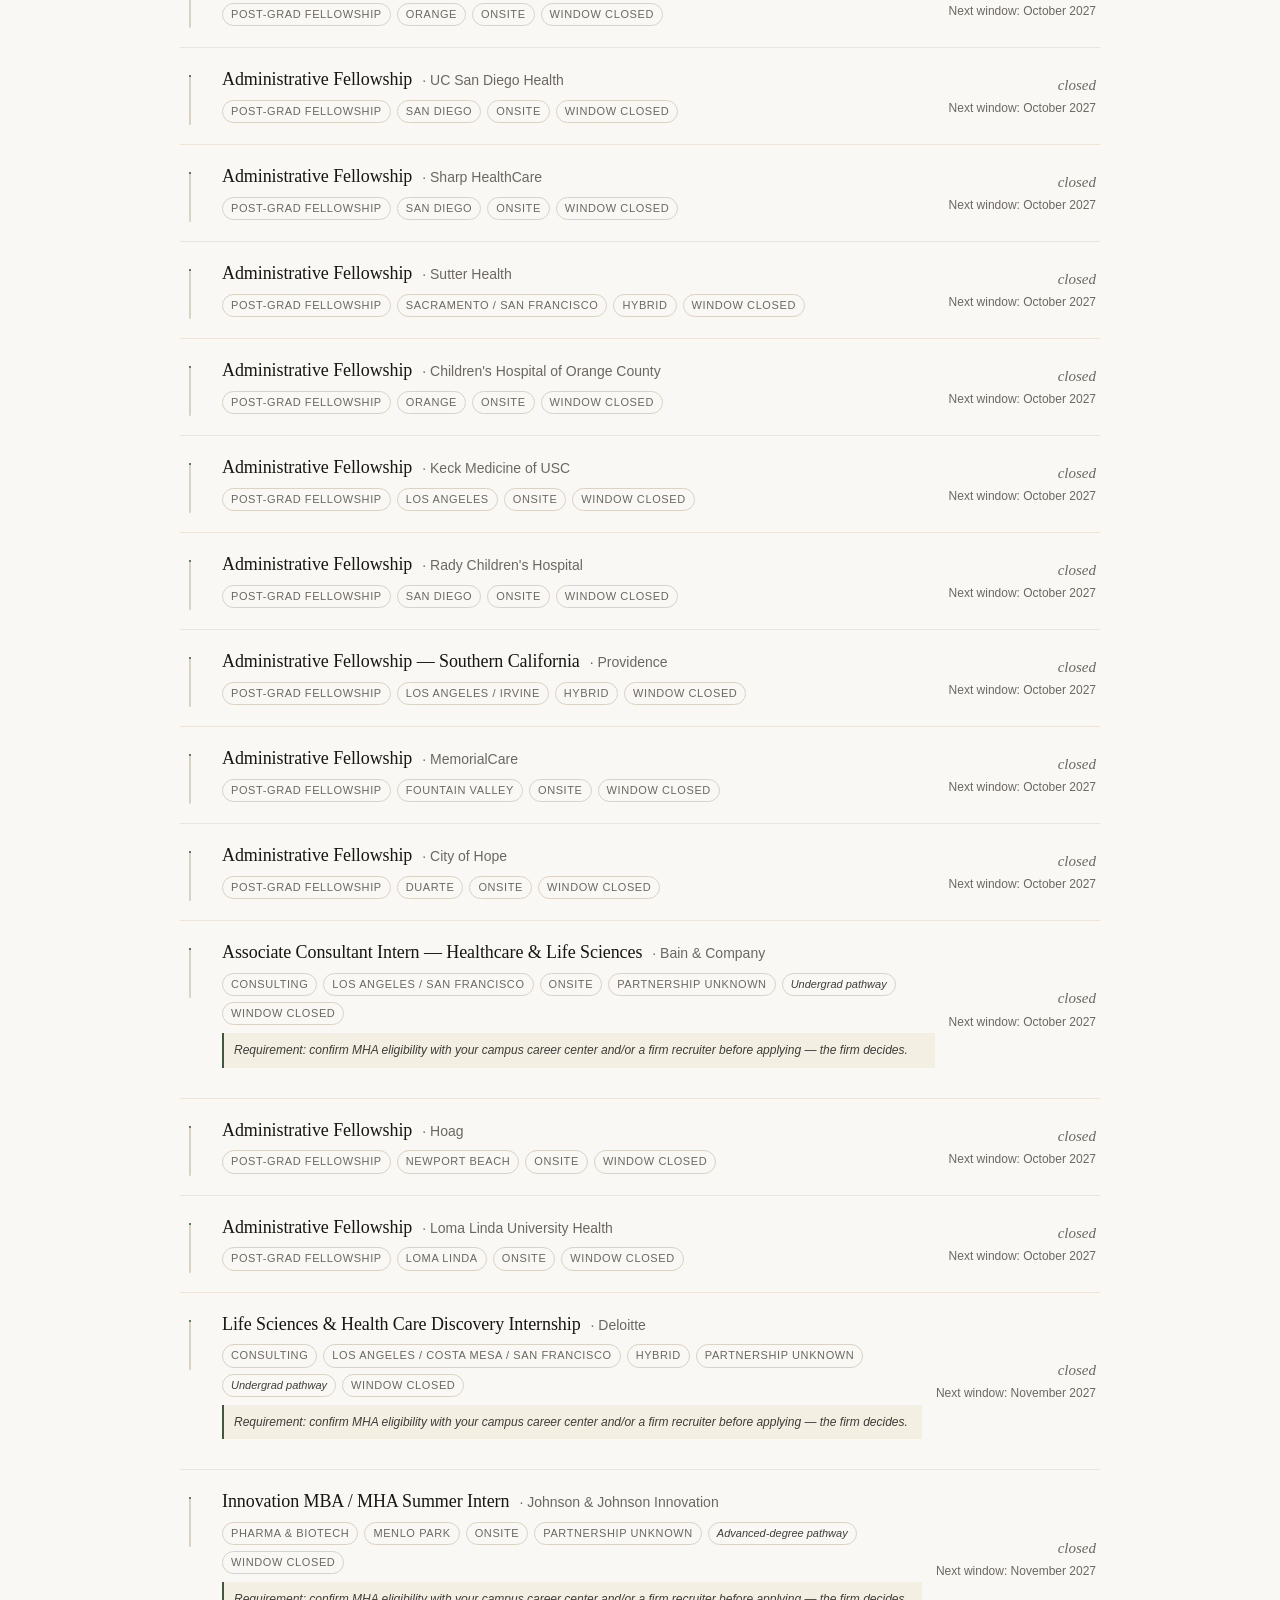
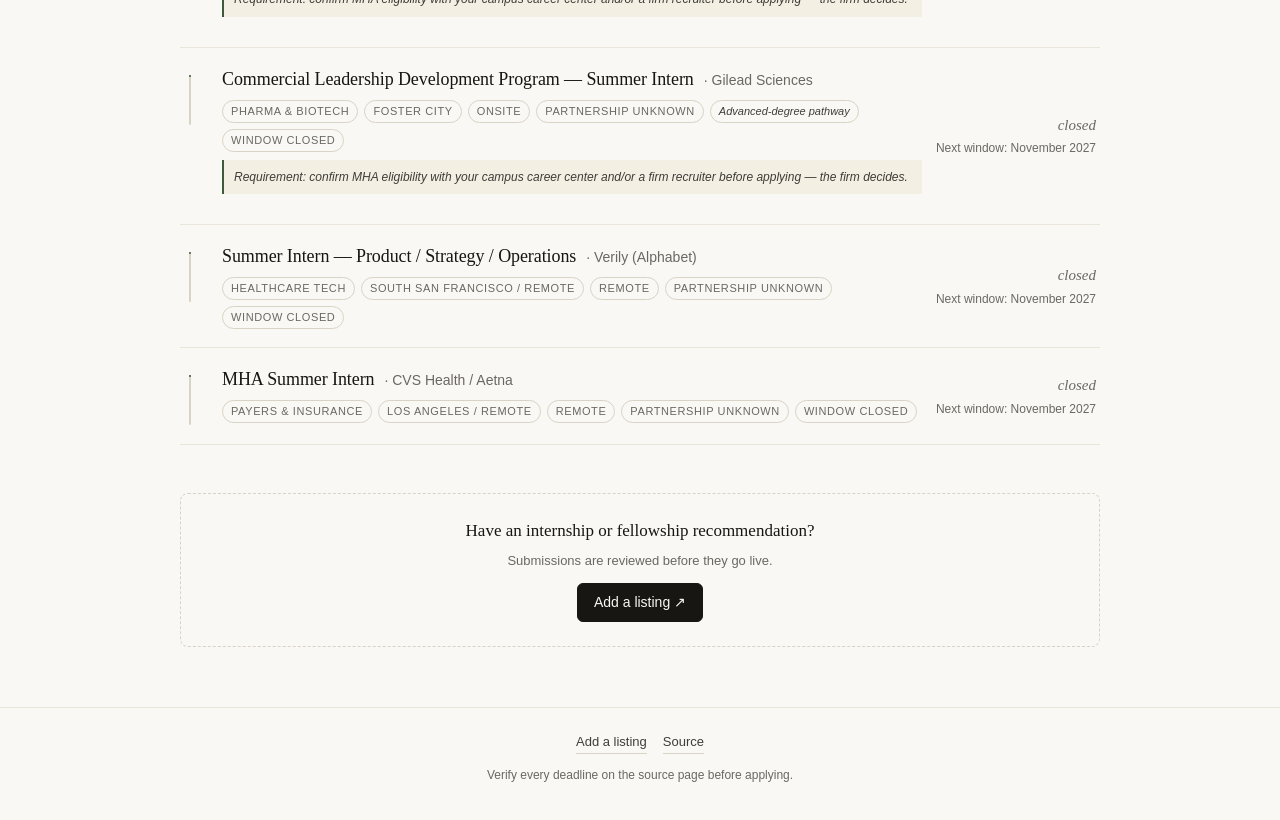
==== commit 8825864a: "v2.2: In-program filter, Just-added chip, UCLA URL fix, +25 listings, R9/R10 + hardened link check A" ====
--- a/index.html
+++ b/index.html
@@ -37,19 +37,20 @@
 
   <main class="wrap">
 
-    <!-- HEADLINE / NEXT DEADLINE -->
     <section id="headline" class="headline" aria-live="polite">
       <p class="eyebrow">Your next deadline</p>
       <h1 id="next-deadline" class="next-deadline">Loading…</h1>
       <p id="next-deadline-sub" class="next-deadline-sub"></p>
     </section>
 
-    <!-- BROWSE VIEW -->
     <section id="view-browse" class="view" aria-labelledby="browse-heading">
       <div class="filters" role="region" aria-label="Filters">
         <label class="filter">
           <span>Category</span>
-          <select id="f-category"><option value="all">All</option></select>
+          <select id="f-category">
+            <option value="all">All</option>
+            <option value="in_program">In-program</option>
+          </select>
         </label>
         <label class="filter">
           <span>Deadline</span>
@@ -101,7 +102,7 @@
       <p id="empty" class="empty" hidden>No listings match those filters. Try widening them.</p>
 
       <div class="add-listing-cta">
-        <h3>Know a program that belongs on this list?</h3>
+        <h3>Have an internship or fellowship recommendation?</h3>
         <p>Submissions are reviewed before they go live.</p>
         <a class="button"
            href="https://github.com/jadeelese/MHAinternshipwebsite/issues/new?template=add-listing.yml&title=New+listing%3A+"
@@ -111,7 +112,6 @@
       </div>
     </section>
 
-    <!-- DASHBOARD VIEW -->
     <section id="view-dashboard" class="view" hidden aria-labelledby="dashboard-heading">
       <h2 id="dashboard-heading" class="section-heading">My dashboard</h2>
 
@@ -147,7 +147,6 @@
       </div>
     </section>
 
-    <!-- ABOUT VIEW -->
     <section id="view-about" class="view" hidden aria-labelledby="about-heading">
       <h2 id="about-heading" class="section-heading">About this list</h2>
 
@@ -162,24 +161,25 @@
         <h3>What counts as a listing</h3>
         <ul>
           <li><strong>Program, not permanent role:</strong> a structured internship or fellowship with a defined length and end date. No regular job postings.</li>
-          <li><strong>Topic:</strong> any role an MHA student can realistically land, across industries — consulting, health systems, payers, pharma/biotech, digital health, government, non-profits, administrative fellowships.</li>
+          <li><strong>Topic:</strong> any role an MHA student can realistically land, across industries.</li>
           <li><strong>Location:</strong> onsite and hybrid must be in California. Remote may be anywhere.</li>
           <li><strong>Conference travel</strong> (when required): the employer covers travel + lodging + fees.</li>
         </ul>
 
         <h3>How to use it</h3>
         <ul>
-          <li><strong>Browse</strong> is the list. Sort is by deadline. Three quick filters at the top; City and Pay in the drawer.</li>
-          <li><strong>My dashboard</strong> is your personal tracker. Tick each requirement as you finish it and the little vertical stroke on the left fills. When it closes into a filled circle at the top, you've submitted.</li>
+          <li><strong>Browse</strong> is the list. Sort is by deadline. Three quick filters at the top; City and Pay in the drawer. Pick <strong>In-program</strong> to hide post-grad fellowships.</li>
+          <li><strong>My dashboard</strong> is your personal tracker. Tick each requirement as you finish it and the little vertical stroke on the left fills.</li>
+          <li><strong>Just added</strong> chips mark listings added in the last 14 days.</li>
           <li>Tracking is saved <em>in this browser only</em>. Export a JSON to move it to another device.</li>
         </ul>
 
         <h3>What I wish I'd known</h3>
         <ul>
-          <li><strong>Go to the in-person consulting fairs at your campus.</strong> Build relationships with recruiters and with current consultants who are alumni of your program. Attend their case-study events.</li>
-          <li><strong>At most consulting firms there are two parallel summer-intern tracks</strong> — one named after undergraduate roles, one for advanced-degree candidates. MHA students may fit either, depending on your path into the program. See the pathway table below.</li>
+          <li><strong>Go to the in-person consulting fairs at your campus.</strong> Build relationships with recruiters and with current consultants who are alumni of your program.</li>
+          <li><strong>At most consulting firms there are two parallel summer-intern tracks</strong> — one named after undergraduate roles, one for advanced-degree candidates. MHA students may fit either, depending on your path into the program.</li>
           <li><strong>Post-grad administrative fellowships</strong> at California health systems are 12–24 month paid programs that start July after graduation. Most deadlines land in <strong>fall of your final year</strong>.</li>
-          <li><strong>If a program isn't posted for this cycle yet, note last year's deadline</strong> as a starting reference and check the official page every two weeks.</li>
+          <li><strong>If a program isn't posted for this cycle yet, note last year's deadline</strong> and check the official page periodically.</li>
         </ul>
 
         <h3>Consulting pathways</h3>
@@ -197,7 +197,7 @@
             <tr><td>McKinsey &amp; Company</td><td class="target">Summer Associate</td><td>Summer Business Analyst</td></tr>
             <tr><td>BCG</td><td class="target">Summer Consultant</td><td>Summer Associate</td></tr>
             <tr><td>Bain &amp; Company</td><td class="target">Summer Associate</td><td>Associate Consultant Intern</td></tr>
-            <tr><td>Deloitte</td><td class="target">LSHC Advisory Summer Intern (MBA/advanced)</td><td>Business Analyst / BTA Intern</td></tr>
+            <tr><td>Deloitte</td><td class="target">LSHC Summer Associate / Summer Scholar</td><td>Business Analyst / BTA / Discovery Intern</td></tr>
             <tr><td>PwC</td><td class="target">Health Industries Senior Associate Intern</td><td>Associate Intern</td></tr>
             <tr><td>EY</td><td class="target">Health Sciences Senior Intern</td><td>Staff Intern</td></tr>
             <tr><td>KPMG</td><td class="target">Healthcare Senior Associate Intern</td><td>Associate Intern</td></tr>
@@ -212,7 +212,7 @@
         <h3>Add to the list</h3>
         <p>Found a program that should be here? <a href="https://github.com/jadeelese/MHAinternshipwebsite/issues/new?template=add-listing.yml&title=New+listing%3A+" target="_blank" rel="noopener">Submit it →</a>. Submissions are reviewed before they go live.</p>
 
-        <p class="dim">v2.1 · <a href="https://github.com/jadeelese/MHAinternshipwebsite" rel="noopener" target="_blank">Source on GitHub</a></p>
+        <p class="dim">v2.2 · <a href="https://github.com/jadeelese/MHAinternshipwebsite" rel="noopener" target="_blank">Source on GitHub</a></p>
       </div>
     </section>
 
@@ -251,6 +251,7 @@
           <span class="org dim"></span>
         </div>
         <div class="row-meta">
+          <span class="chip just-added" hidden>Just added</span>
           <span class="chip cat"></span>
           <span class="chip loc"></span>
           <span class="chip mode"></span>
--- a/styles.css
+++ b/styles.css
@@ -1,4 +1,4 @@
-/* MHAinternshipwebsite — v2.1
+/* MHAinternshipwebsite — v2.2
    Editorial, calm, deadline-first. Stroke is the single accent — the signature.
 */
 
@@ -14,14 +14,12 @@
   --line: #ebe6dc;
   --line-2: #d9d3c5;
 
-  /* Single accent — deep pine green. California-coded without announcing it. */
+  /* Single accent — deep pine green. */
   --accent: #3d5a3d;
   --accent-strong: #2d4a2d;
 
-  /* Warning / verify / stale */
   --warn: #b45a1a;
 
-  /* Type */
   --serif: "Iowan Old Style", "Charter", "Georgia", "Times New Roman", serif;
   --sans: -apple-system, BlinkMacSystemFont, "Inter", "Helvetica Neue", "Segoe UI", Roboto, Arial, sans-serif;
 }
@@ -36,7 +34,7 @@
     --line: #2a2925;
     --line-2: #3a3833;
     --accent: #7fa37f;
-    --accent-strong: #a3bf9f;
+    --accent-strong: #8ac98a;
     --warn: #d68a4a;
   }
 }
@@ -49,7 +47,7 @@
   --line: #2a2925;
   --line-2: #3a3833;
   --accent: #7fa37f;
-  --accent-strong: #a3bf9f;
+  --accent-strong: #8ac98a;
   --warn: #d68a4a;
 }
 
@@ -75,7 +73,7 @@
   padding-inline: 20px;
 }
 
-/* HEADER — the full name is the mark. Dot inherits the stroke color. */
+/* HEADER */
 .site-header {
   border-bottom: 1px solid var(--line);
   background: var(--bg);
@@ -97,17 +95,13 @@
   color: var(--accent);
   flex-shrink: 0;
 }
-.brand-name {
-  font-size: 17px; font-weight: 500; letter-spacing: -0.005em;
-}
+.brand-name { font-size: 17px; font-weight: 500; letter-spacing: -0.005em; }
 .brand-dot {
   color: var(--accent);
   font-weight: 700;
   padding: 0 2px;
 }
-.brand-ca {
-  font-size: 17px; font-weight: 500;
-}
+.brand-ca { font-size: 17px; font-weight: 500; }
 
 .nav { display: flex; gap: 4px; }
 .nav a {
@@ -291,6 +285,12 @@
   text-transform: none;
   letter-spacing: 0;
 }
+.chip.just-added {
+  color: var(--accent-strong);
+  border-color: var(--accent);
+  background: transparent;
+  font-weight: 600;
+}
 
 .row-deadline {
   text-align: right;
@@ -308,7 +308,6 @@
 .row-deadline .days.rolling { color: var(--accent-strong); font-style: italic; }
 .row-deadline .deadline-date { font-size: 12px; }
 
-/* Dashboard groups */
 #dash-groups .dash-group {
   border-top: 1px solid var(--line);
   padding-block: 20px 12px;
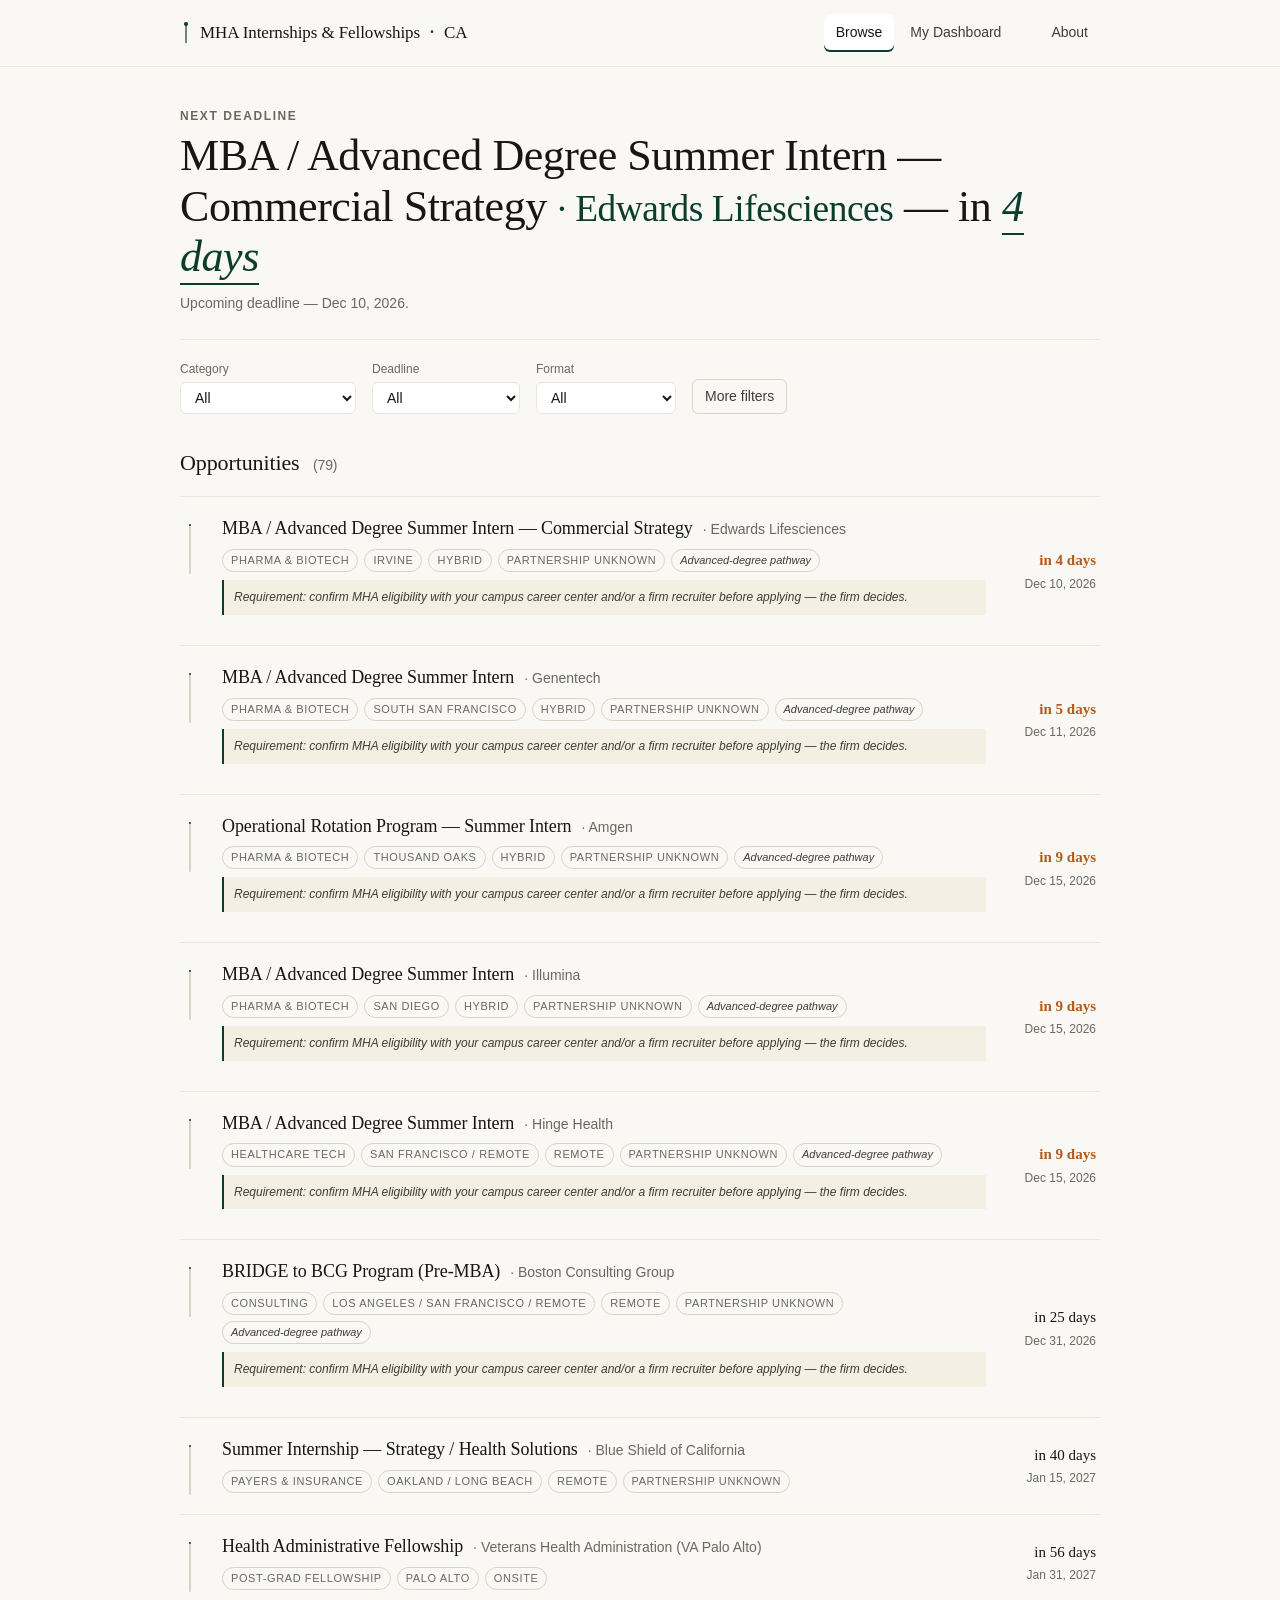
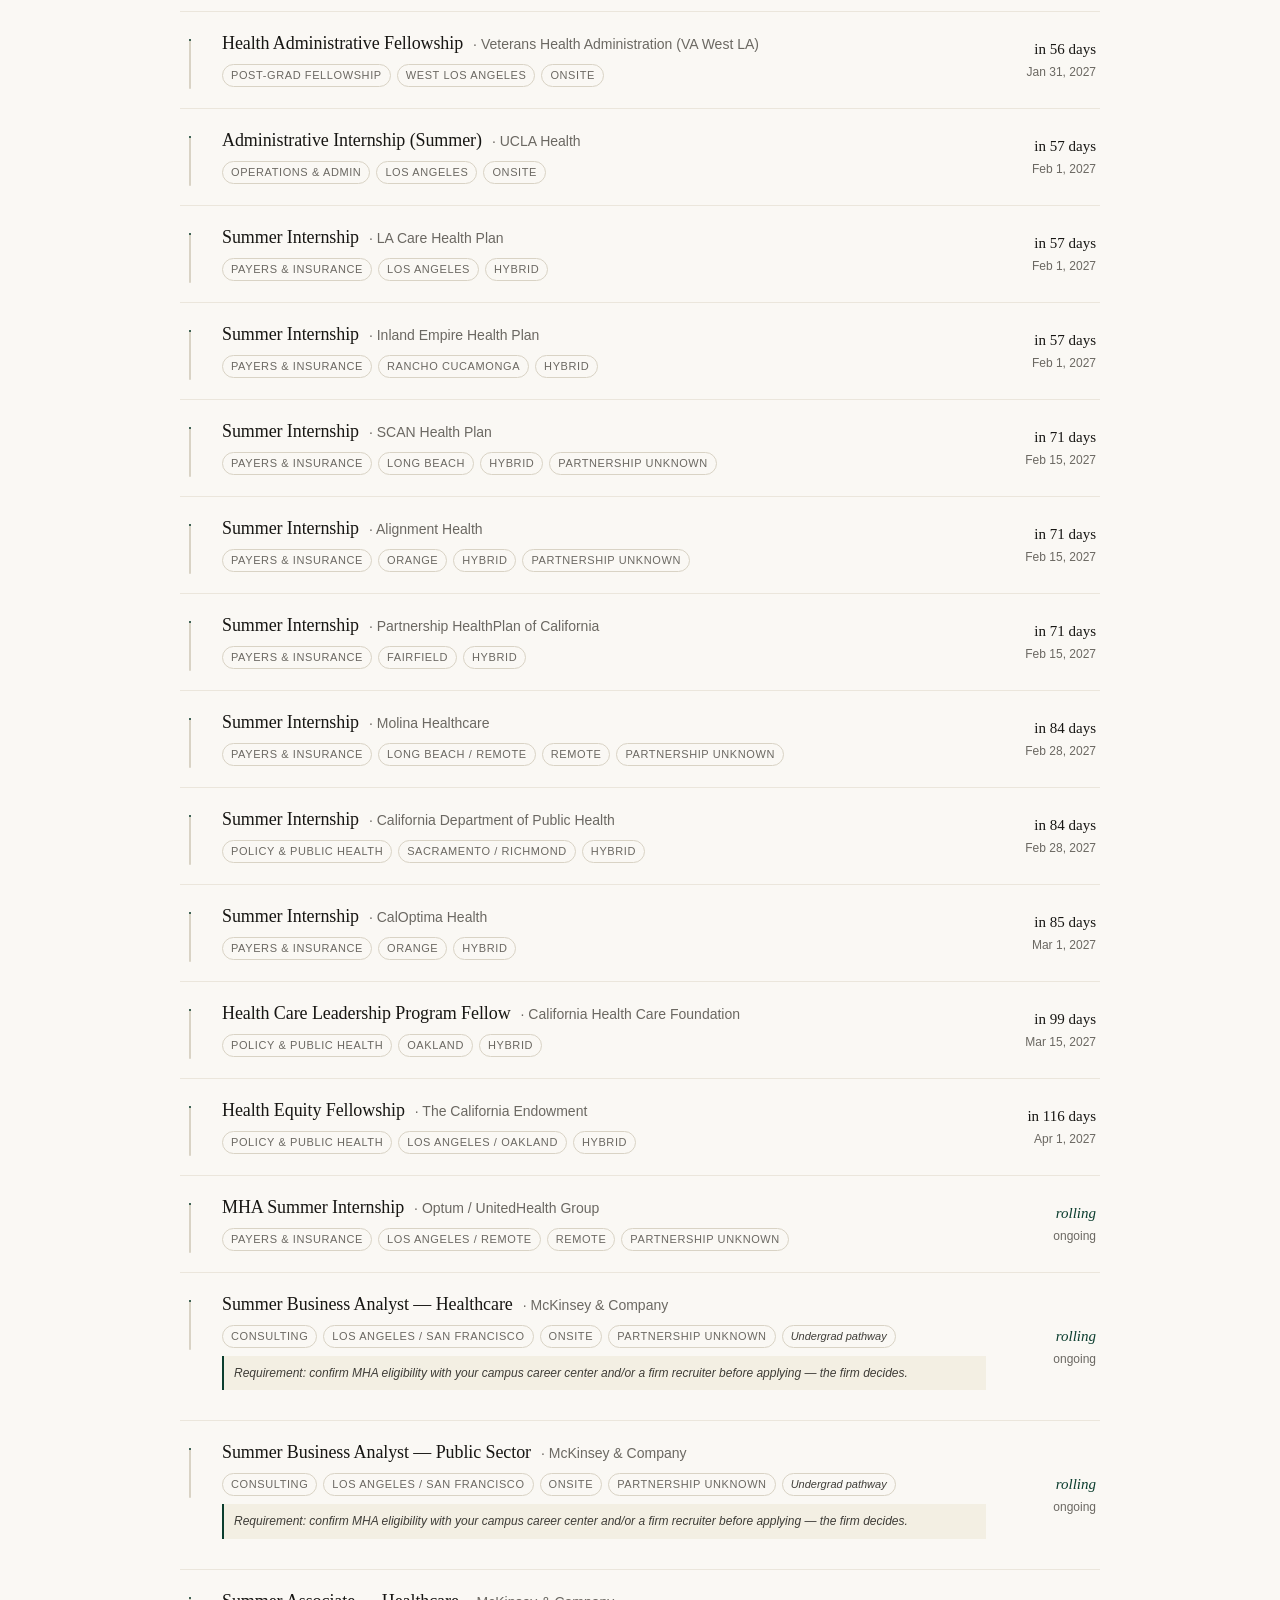
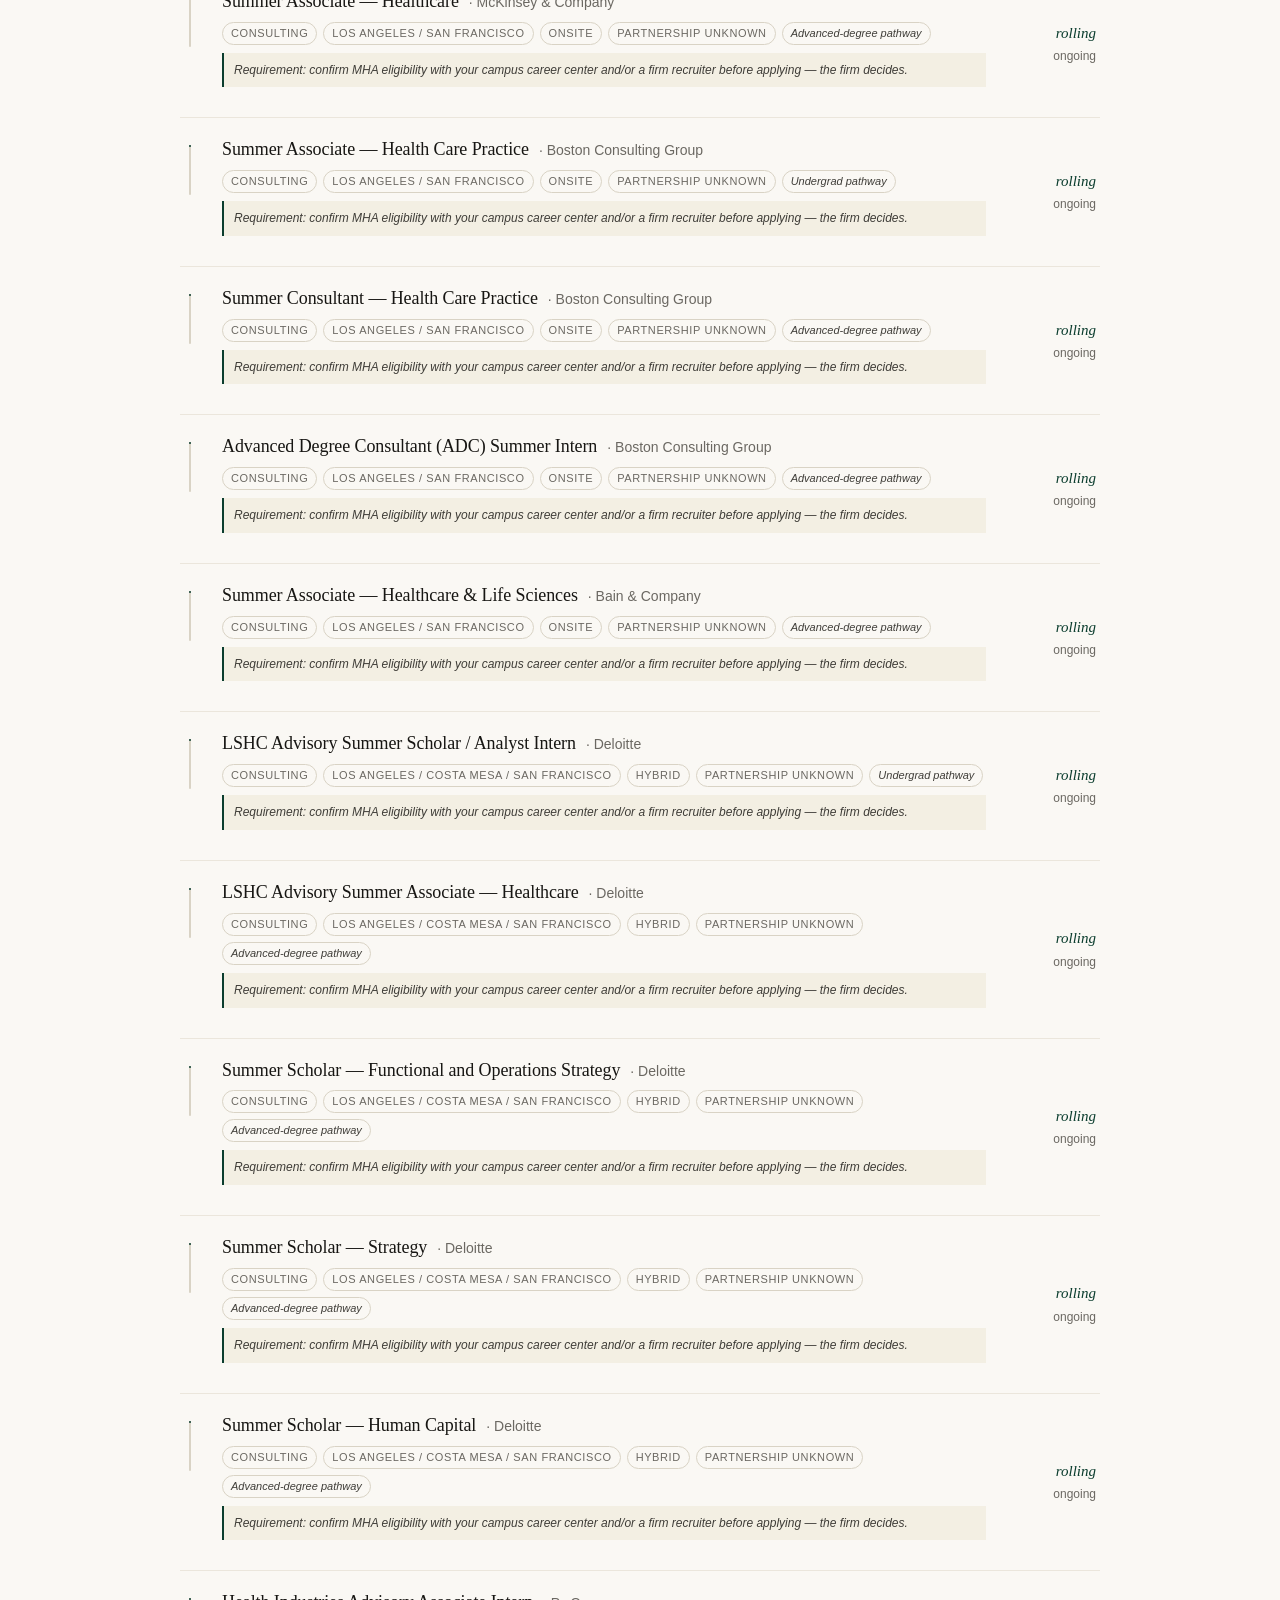
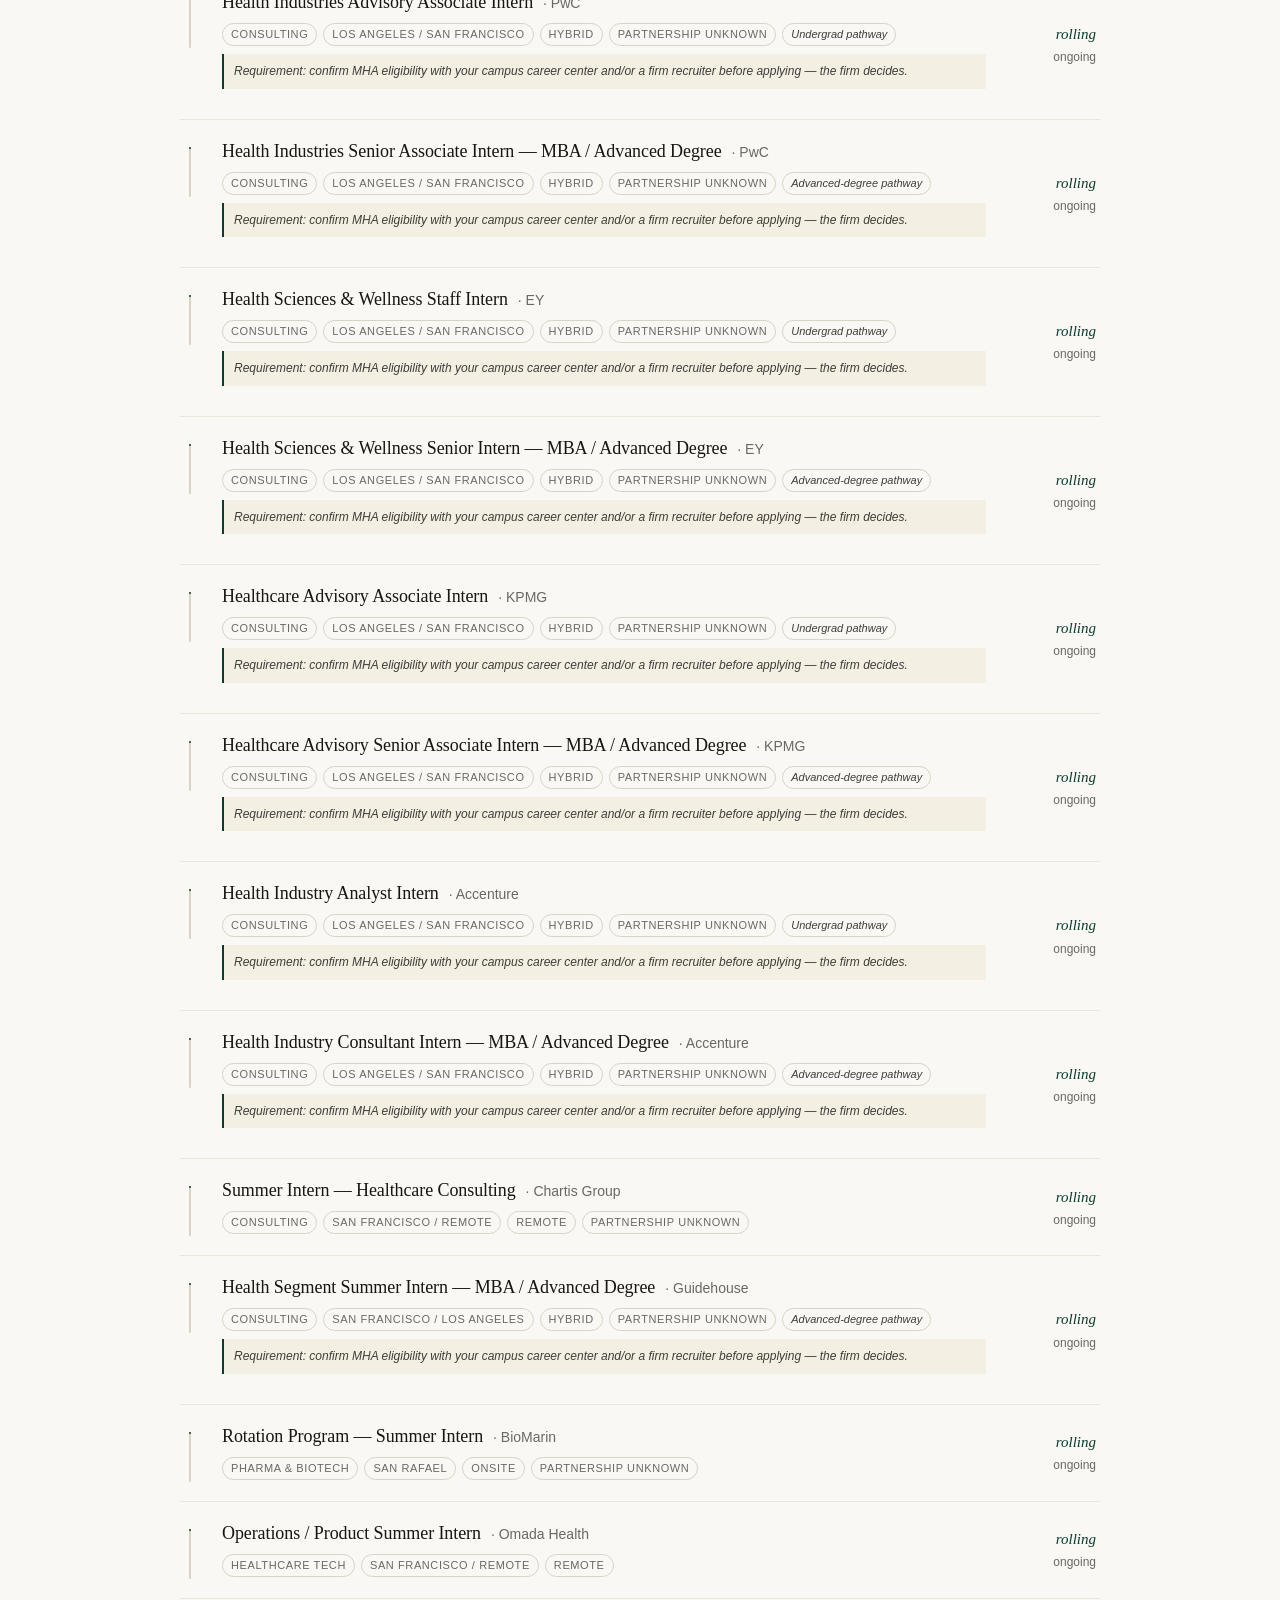
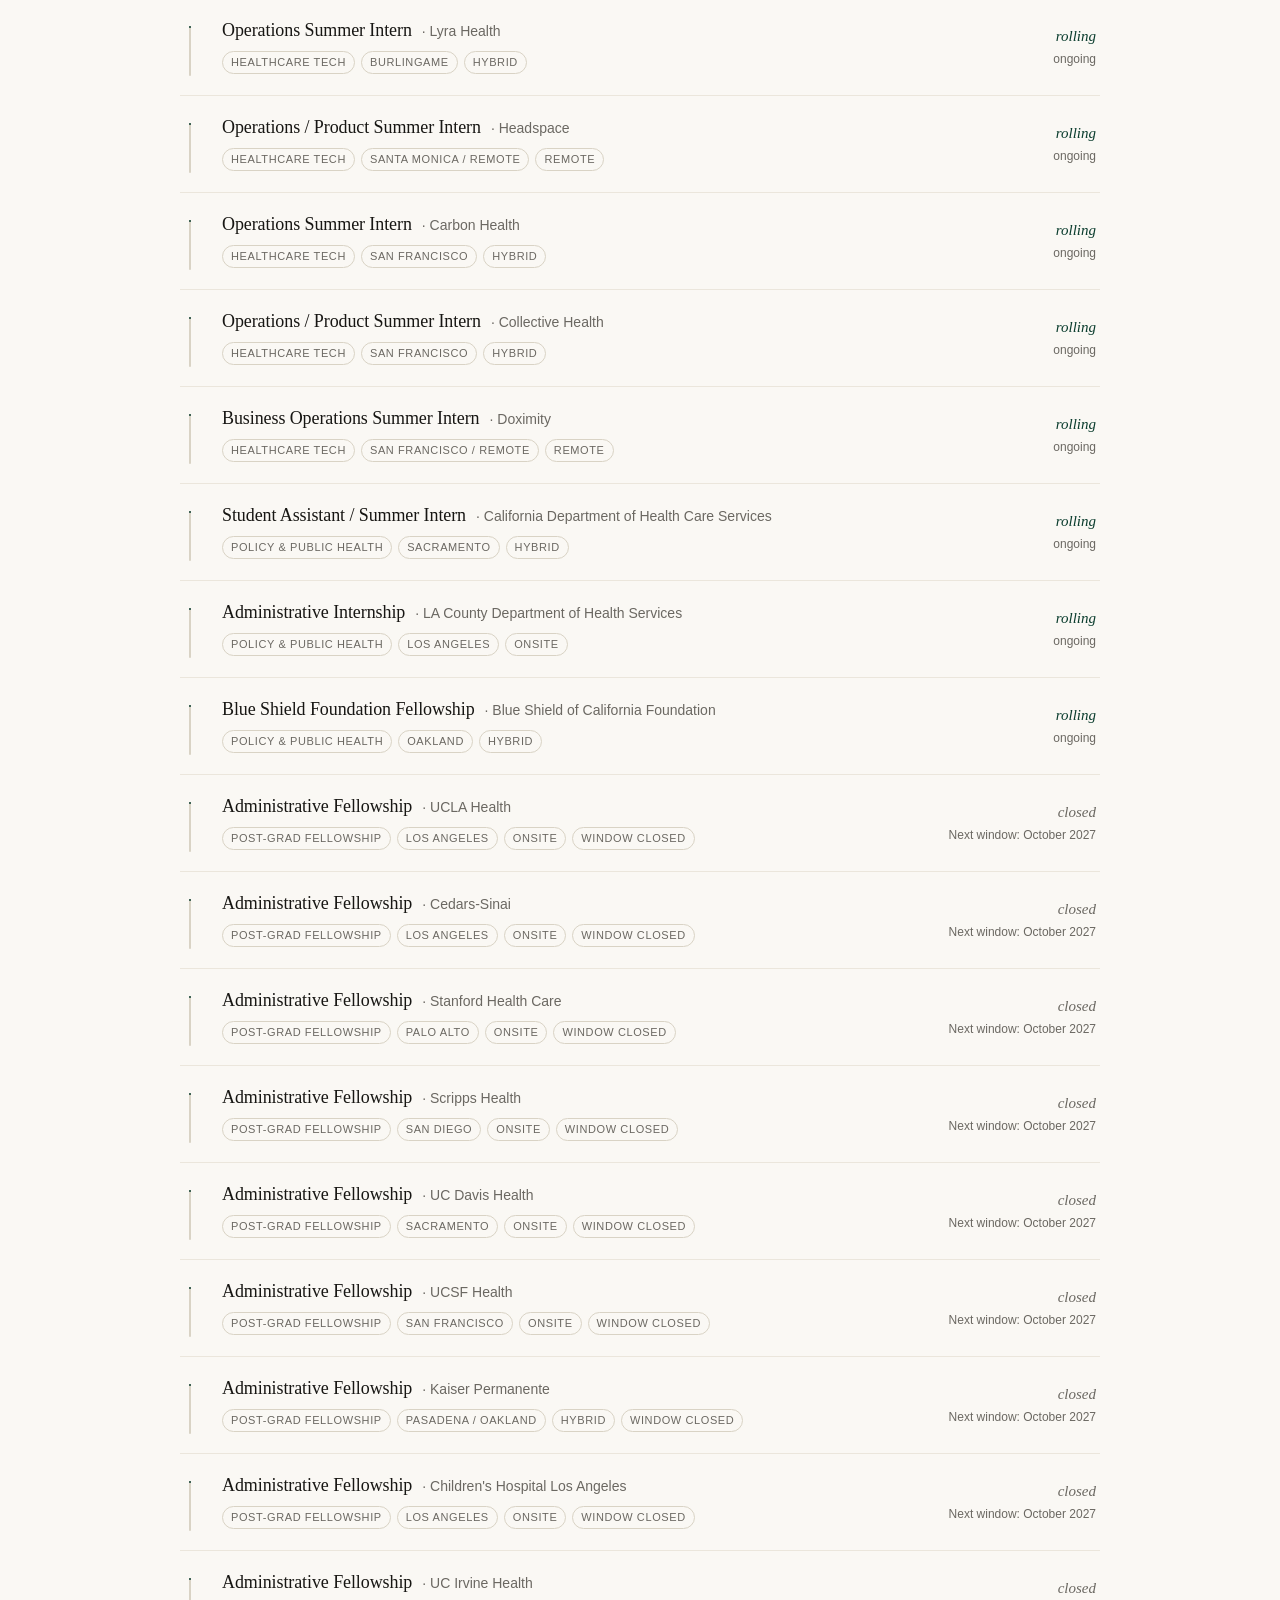
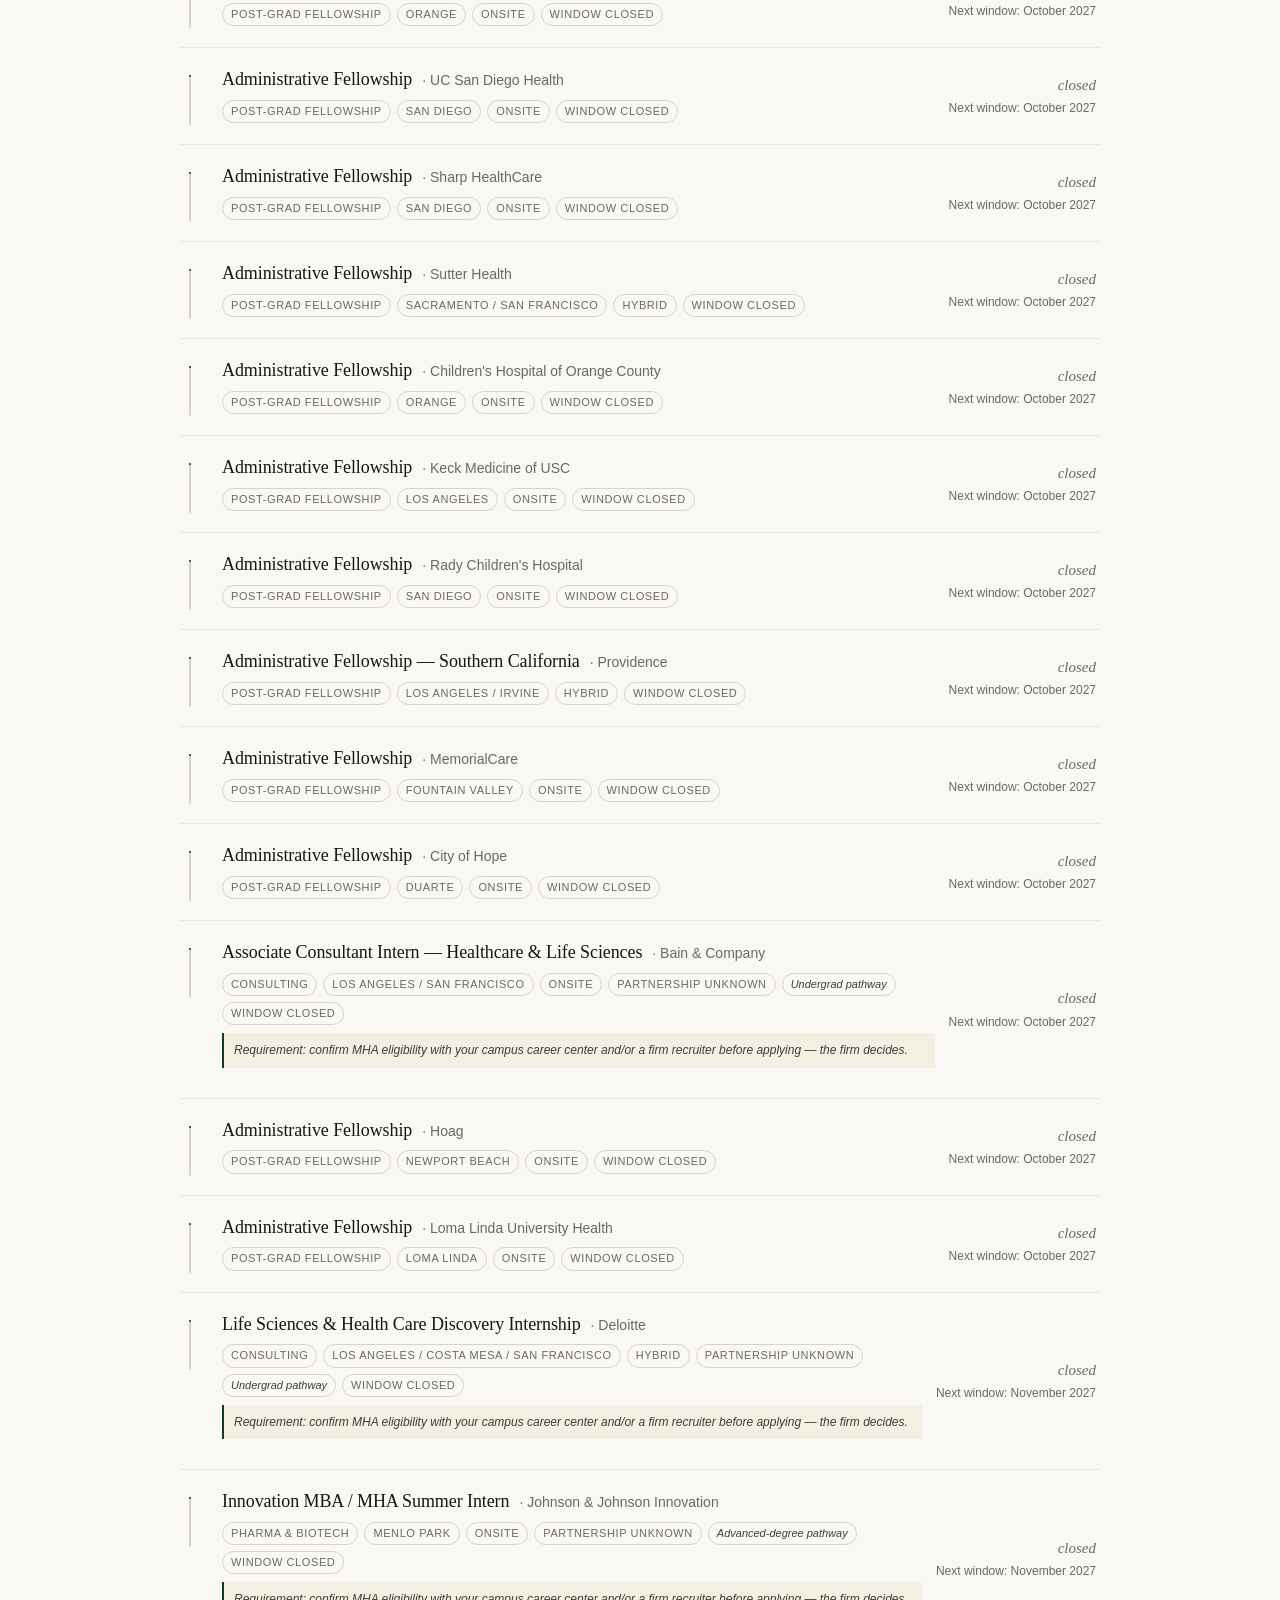
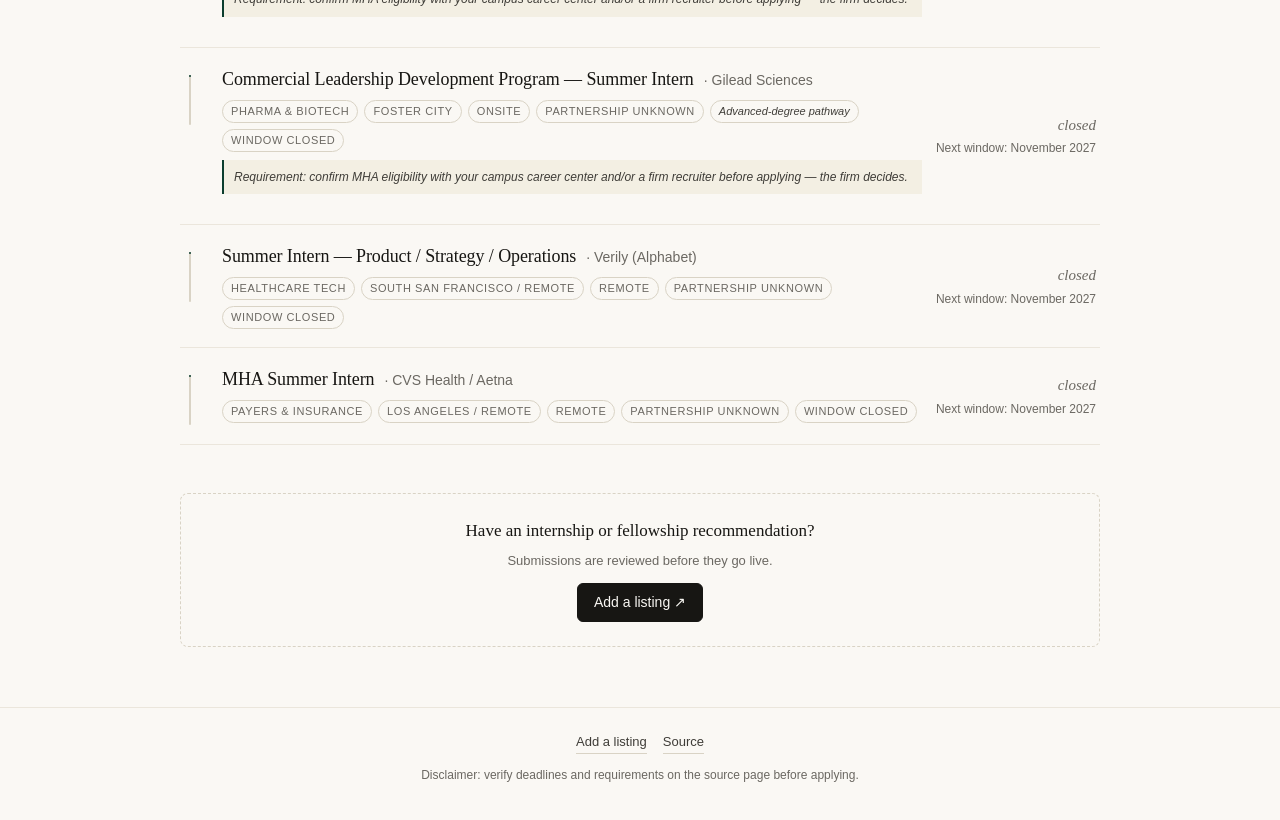
==== commit f2f6649e: "v2.3: forest-green accent, headline + copy edits, About page overhaul UI + copy - Accent color migr" ====
--- a/index.html
+++ b/index.html
@@ -29,7 +29,7 @@
       </a>
       <nav class="nav" aria-label="Primary">
         <a href="#browse" data-nav="browse">Browse</a>
-        <a href="#dashboard" data-nav="dashboard">My dashboard <span id="nav-badge" class="badge" hidden></span></a>
+        <a href="#dashboard" data-nav="dashboard">My Dashboard<span id="nav-badge" class="badge" hidden></span></a>
         <a href="#about" data-nav="about">About</a>
       </nav>
     </div>
@@ -38,7 +38,7 @@
   <main class="wrap">
 
     <section id="headline" class="headline" aria-live="polite">
-      <p class="eyebrow">Your next deadline</p>
+      <p class="eyebrow">Next deadline</p>
       <h1 id="next-deadline" class="next-deadline">Loading…</h1>
       <p id="next-deadline-sub" class="next-deadline-sub"></p>
     </section>
@@ -94,7 +94,7 @@
       </div>
 
       <h2 id="browse-heading" class="section-heading">
-        <span id="count-label">Listings</span>
+        <span id="count-label">Opportunities</span>
         <span class="dim" id="count-num"></span>
       </h2>
 
@@ -113,7 +113,7 @@
     </section>
 
     <section id="view-dashboard" class="view" hidden aria-labelledby="dashboard-heading">
-      <h2 id="dashboard-heading" class="section-heading">My dashboard</h2>
+      <h2 id="dashboard-heading" class="section-heading">My Dashboard</h2>
 
       <div class="filters" role="region" aria-label="Dashboard filters">
         <label class="filter">
@@ -148,17 +148,15 @@
     </section>
 
     <section id="view-about" class="view" hidden aria-labelledby="about-heading">
-      <h2 id="about-heading" class="section-heading">About this list</h2>
+      <h2 id="about-heading" class="section-heading">About this Dashboard</h2>
 
       <div class="prose">
-        <p><strong>The list of fellowships and internships, by deadline. For California MHA students.</strong></p>
-
-        <p>Made for every California MHA student — new program, part-time or full-time, current or recently graduated. If it's not something a CA MHA student can realistically land, it's not on the list.</p>
-
-        <h3>Who this is for</h3>
-        <p>You're in an MHA program that's new enough that the internship-and-fellowship landscape is largely uncharted. You don't yet know what you don't know — and by the time you realize you should be applying, you're probably already behind on deadlines. This list exists to catch you before that happens.</p>
-
-        <h3>What counts as a listing</h3>
+        <p>Created for Master of Healthcare Administration students in California throughout all phases of their academic journey.</p>
+
+        <p>Inspired by <a href="https://fellowsource.com" target="_blank" rel="noopener">FellowSource</a>, a PharmD fellowship site created by Mark Kamel. This site serves to enhance exposure to opportunities for MHA students as internships and fellowships open up to this new degree program as a navigation resource for a landscape traditionally built for MBA and MPH students.</p>
+
+        <h3>Dashboard Requirements</h3>
+        <p>aka eligibility rules; what counts as a listing:</p>
         <ul>
           <li><strong>Program, not permanent role:</strong> a structured internship or fellowship with a defined length and end date. No regular job postings.</li>
           <li><strong>Topic:</strong> any role an MHA student can realistically land, across industries.</li>
@@ -169,21 +167,19 @@
         <h3>How to use it</h3>
         <ul>
           <li><strong>Browse</strong> is the list. Sort is by deadline. Three quick filters at the top; City and Pay in the drawer. Pick <strong>In-program</strong> to hide post-grad fellowships.</li>
-          <li><strong>My dashboard</strong> is your personal tracker. Tick each requirement as you finish it and the little vertical stroke on the left fills.</li>
+          <li><strong>My Dashboard</strong> is your personal tracker. Check each requirement as you finish it.</li>
           <li><strong>Just added</strong> chips mark listings added in the last 14 days.</li>
           <li>Tracking is saved <em>in this browser only</em>. Export a JSON to move it to another device.</li>
         </ul>
 
-        <h3>What I wish I'd known</h3>
-        <ul>
-          <li><strong>Go to the in-person consulting fairs at your campus.</strong> Build relationships with recruiters and with current consultants who are alumni of your program.</li>
-          <li><strong>At most consulting firms there are two parallel summer-intern tracks</strong> — one named after undergraduate roles, one for advanced-degree candidates. MHA students may fit either, depending on your path into the program.</li>
-          <li><strong>Post-grad administrative fellowships</strong> at California health systems are 12–24 month paid programs that start July after graduation. Most deadlines land in <strong>fall of your final year</strong>.</li>
-          <li><strong>If a program isn't posted for this cycle yet, note last year's deadline</strong> and check the official page periodically.</li>
-        </ul>
-
         <h3>Consulting pathways</h3>
-        <p>Most consulting firms recruit summer interns through two parallel programs — one for undergraduates, one for advanced-degree candidates (MBA, MHA, MD, JD, PhD). The two have different applications, different interview processes, and sometimes different URLs. Both appear on Browse. Discuss with your campus career center which one fits your profile, or apply to both.</p>
+        <p>Most consulting firms recruit summer interns through two parallel programs — one for undergraduates, one for advanced-degree candidates (MBA, MD, JD, PhD). Both appear on Browse. Discuss with your campus career center which one fits your profile, or apply to both.</p>
+
+        <p><strong>Consulting application periods are cyclical</strong> — they occur at roughly the same time each year with similar requirements and pathways. If this is on your radar, monitor the firm's site through the application window.</p>
+
+        <p><strong>Consulting summer internships</strong> typically take place the summer before graduation and are applied for the year prior to that summer.</p>
+
+        <p><strong>Firms may recruit only from select partner schools.</strong> Speak with your career center to find out what consulting firms your campus has a recruitment relationship with.</p>
 
         <table class="entry-table">
           <thead>
@@ -204,15 +200,15 @@
             <tr><td>Accenture</td><td class="target">Health Consultant Intern</td><td>Health Analyst Intern</td></tr>
           </tbody>
         </table>
-        <p class="dim tiny">Role names shift. Verify on the firm's advanced-degree hiring page before applying.</p>
+        <p class="dim tiny">Role names shift. Verify on the firm's direct site.</p>
 
         <h3>Verify before you apply</h3>
-        <p>Program deadlines move every cycle. Every listing on this site carries a <em>last verified</em> date; always double-check the official posting before you commit. If a program says their application window requires you to be at a specific school, <strong>contact your MHA program's career center</strong> to confirm.</p>
+        <p>Program deadlines move every cycle. Every listing on this site carries a <em>last verified</em> date; always double-check the official posting before you commit.</p>
 
         <h3>Add to the list</h3>
         <p>Found a program that should be here? <a href="https://github.com/jadeelese/MHAinternshipwebsite/issues/new?template=add-listing.yml&title=New+listing%3A+" target="_blank" rel="noopener">Submit it →</a>. Submissions are reviewed before they go live.</p>
 
-        <p class="dim">v2.2 · <a href="https://github.com/jadeelese/MHAinternshipwebsite" rel="noopener" target="_blank">Source on GitHub</a></p>
+        <p class="dim">v2.3 · <a href="https://github.com/jadeelese/MHAinternshipwebsite" rel="noopener" target="_blank">Source on GitHub</a></p>
       </div>
     </section>
 
@@ -224,7 +220,7 @@
         <a href="https://github.com/jadeelese/MHAinternshipwebsite/issues/new?template=add-listing.yml&title=New+listing%3A+" target="_blank" rel="noopener">Add a listing</a>
         <a href="https://github.com/jadeelese/MHAinternshipwebsite" target="_blank" rel="noopener">Source</a>
       </div>
-      <p class="dim tiny" style="text-align:center;">Verify every deadline on the source page before applying.</p>
+      <p class="dim tiny" style="text-align:center;">Disclaimer: verify deadlines and requirements on the source page before applying.</p>
     </div>
   </footer>
 
--- a/styles.css
+++ b/styles.css
@@ -1,4 +1,4 @@
-/* MHAinternshipwebsite — v2.2
+/* MHAinternshipwebsite — v2.3
    Editorial, calm, deadline-first. Stroke is the single accent — the signature.
 */
 
@@ -14,9 +14,9 @@
   --line: #ebe6dc;
   --line-2: #d9d3c5;
 
-  /* Single accent — deep pine green. */
-  --accent: #3d5a3d;
-  --accent-strong: #2d4a2d;
+  /* Single accent — deep forest green (#0B3D2E), more saturated. */
+  --accent: #0B3D2E;
+  --accent-strong: #0B3D2E;
 
   --warn: #b45a1a;
 
@@ -33,8 +33,8 @@
     --ink-3: #8f8a80;
     --line: #2a2925;
     --line-2: #3a3833;
-    --accent: #7fa37f;
-    --accent-strong: #8ac98a;
+    --accent: #6ba384;
+    --accent-strong: #8dc0a3;
     --warn: #d68a4a;
   }
 }
@@ -46,8 +46,8 @@
   --ink-3: #8f8a80;
   --line: #2a2925;
   --line-2: #3a3833;
-  --accent: #7fa37f;
-  --accent-strong: #8ac98a;
+  --accent: #6ba384;
+  --accent-strong: #8dc0a3;
   --warn: #d68a4a;
 }
 
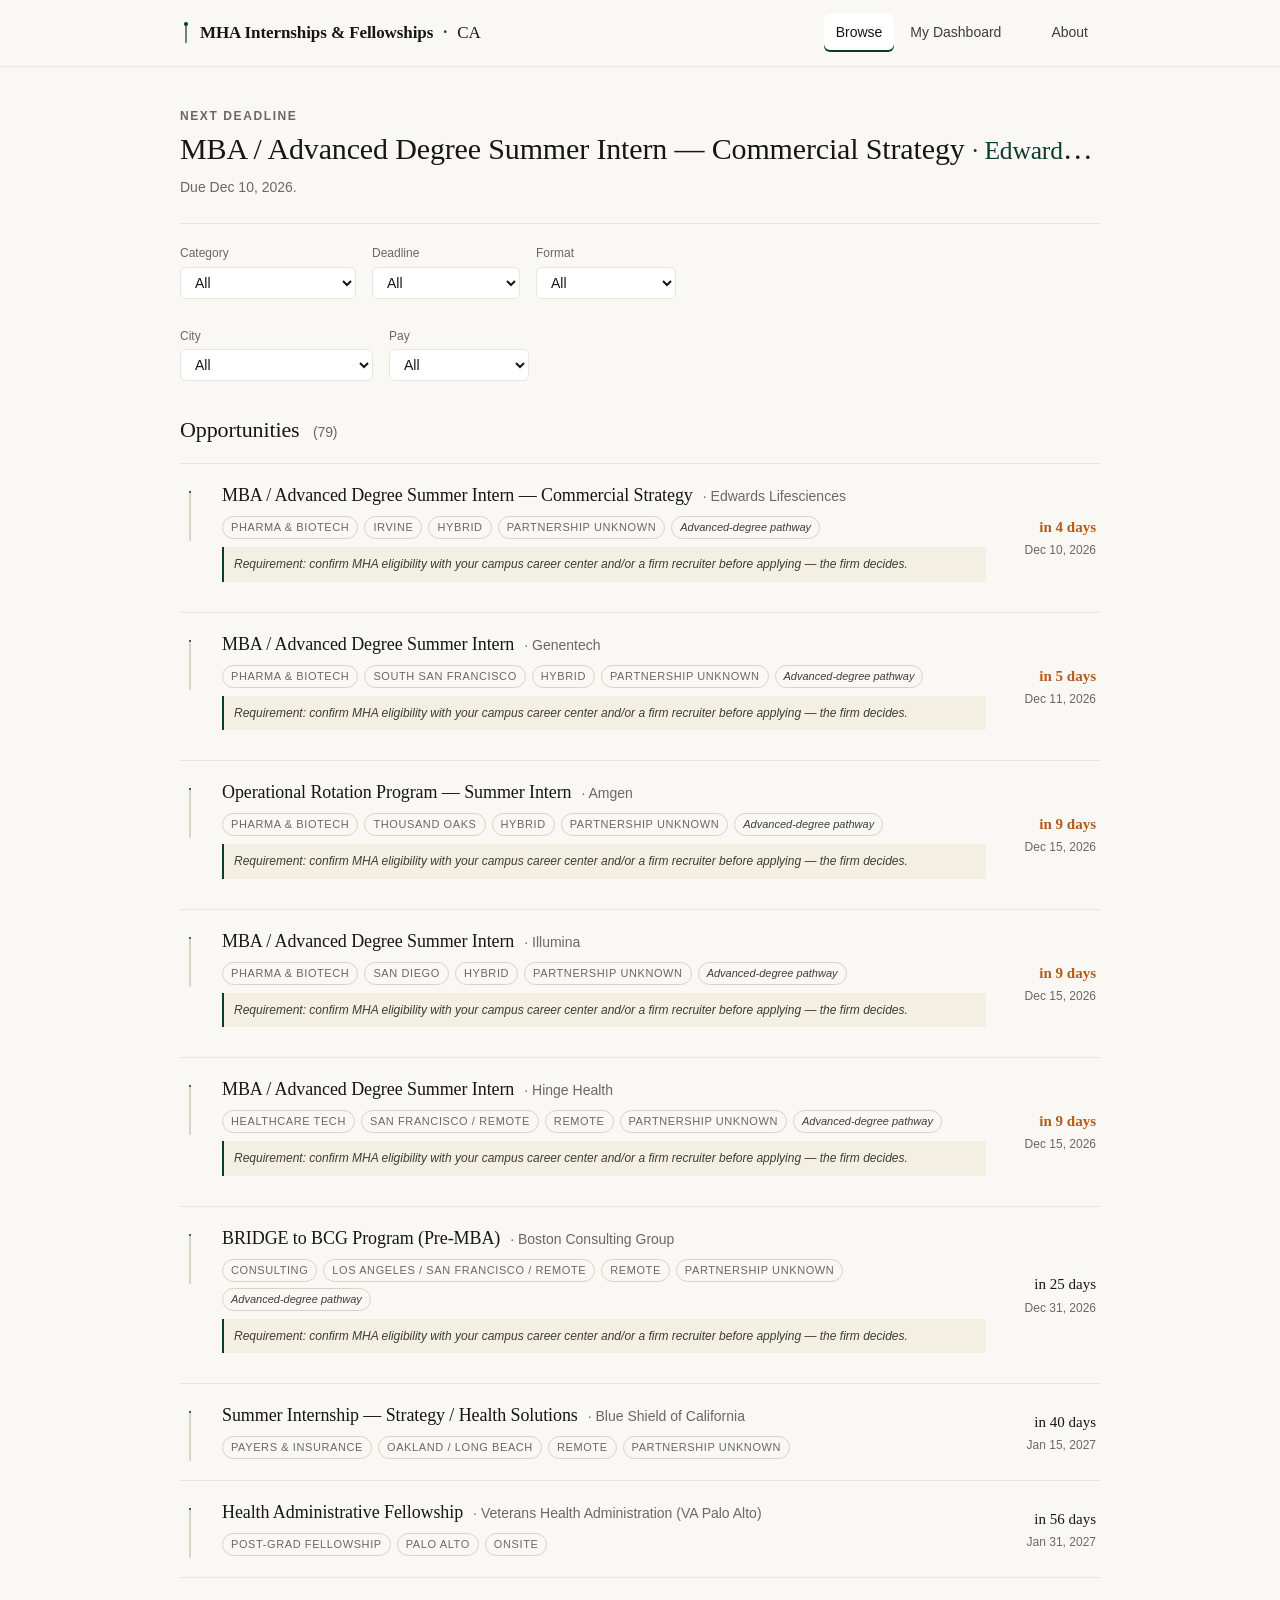
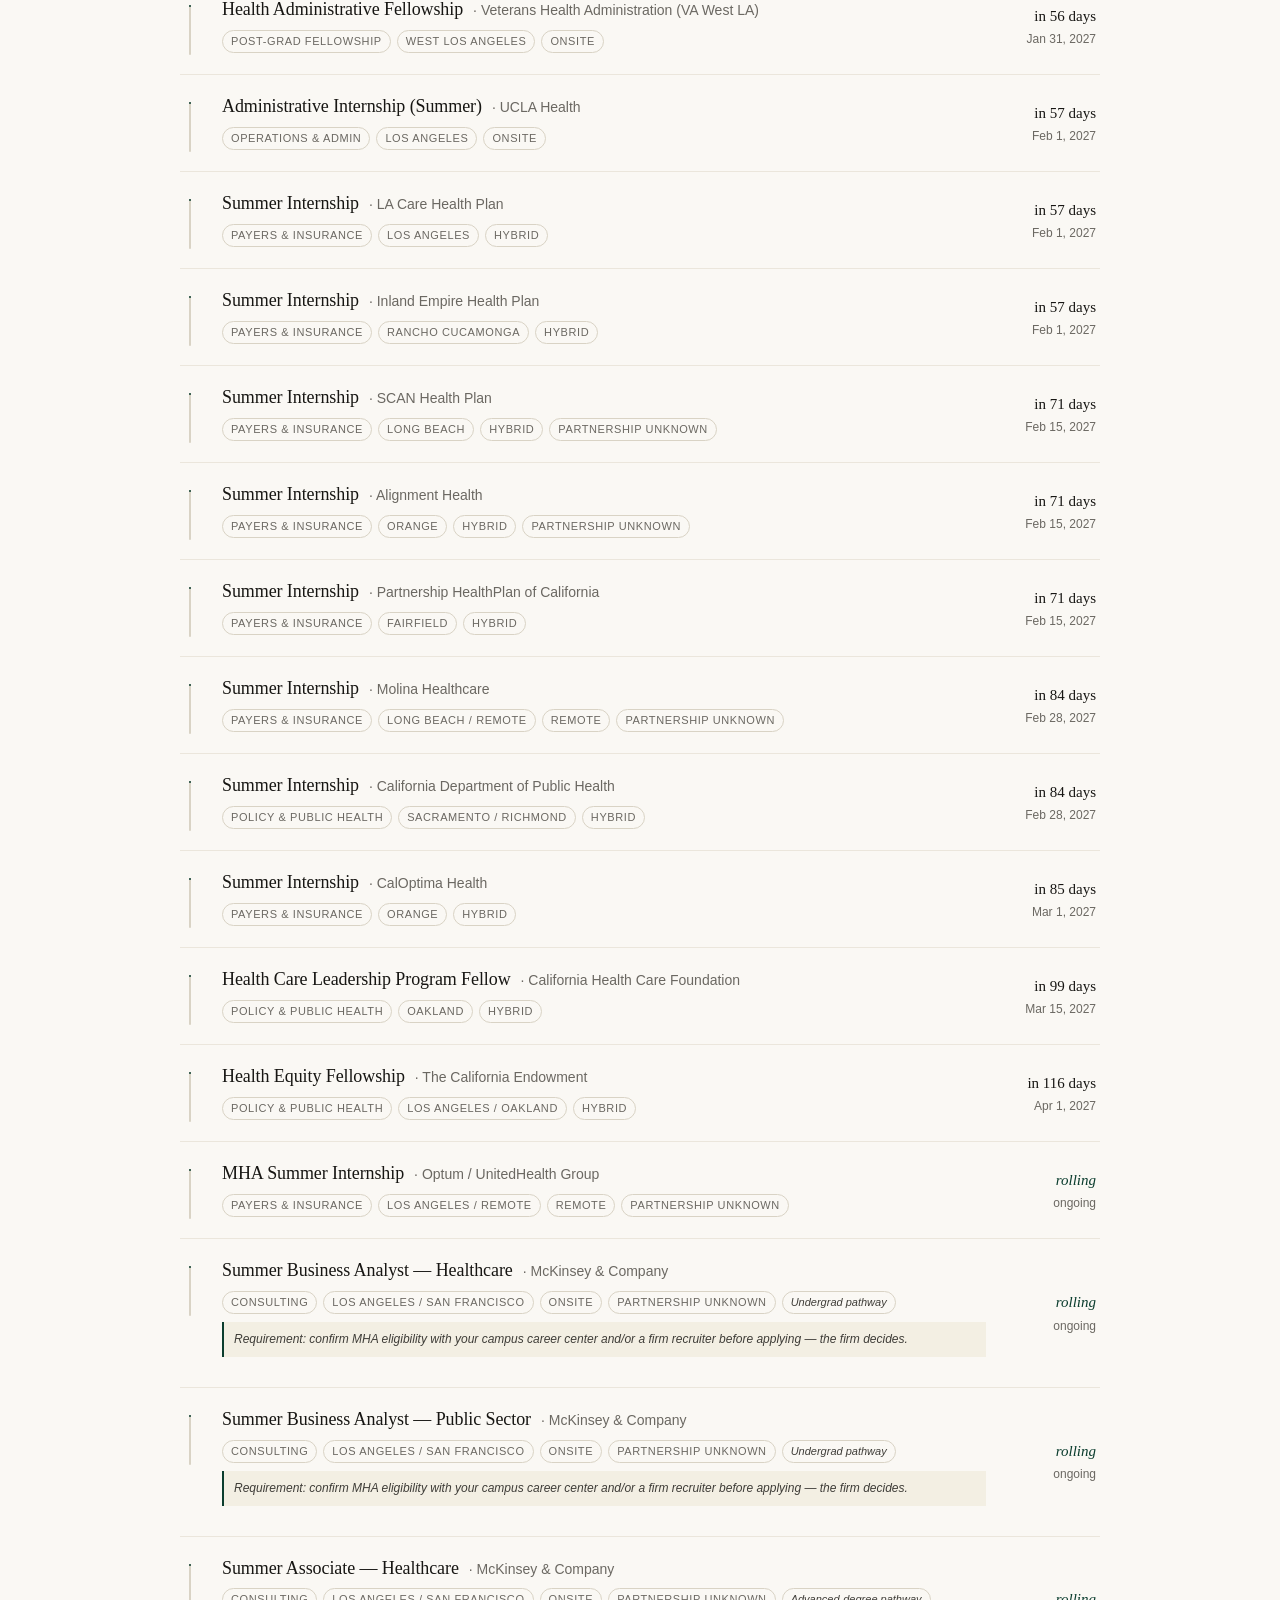
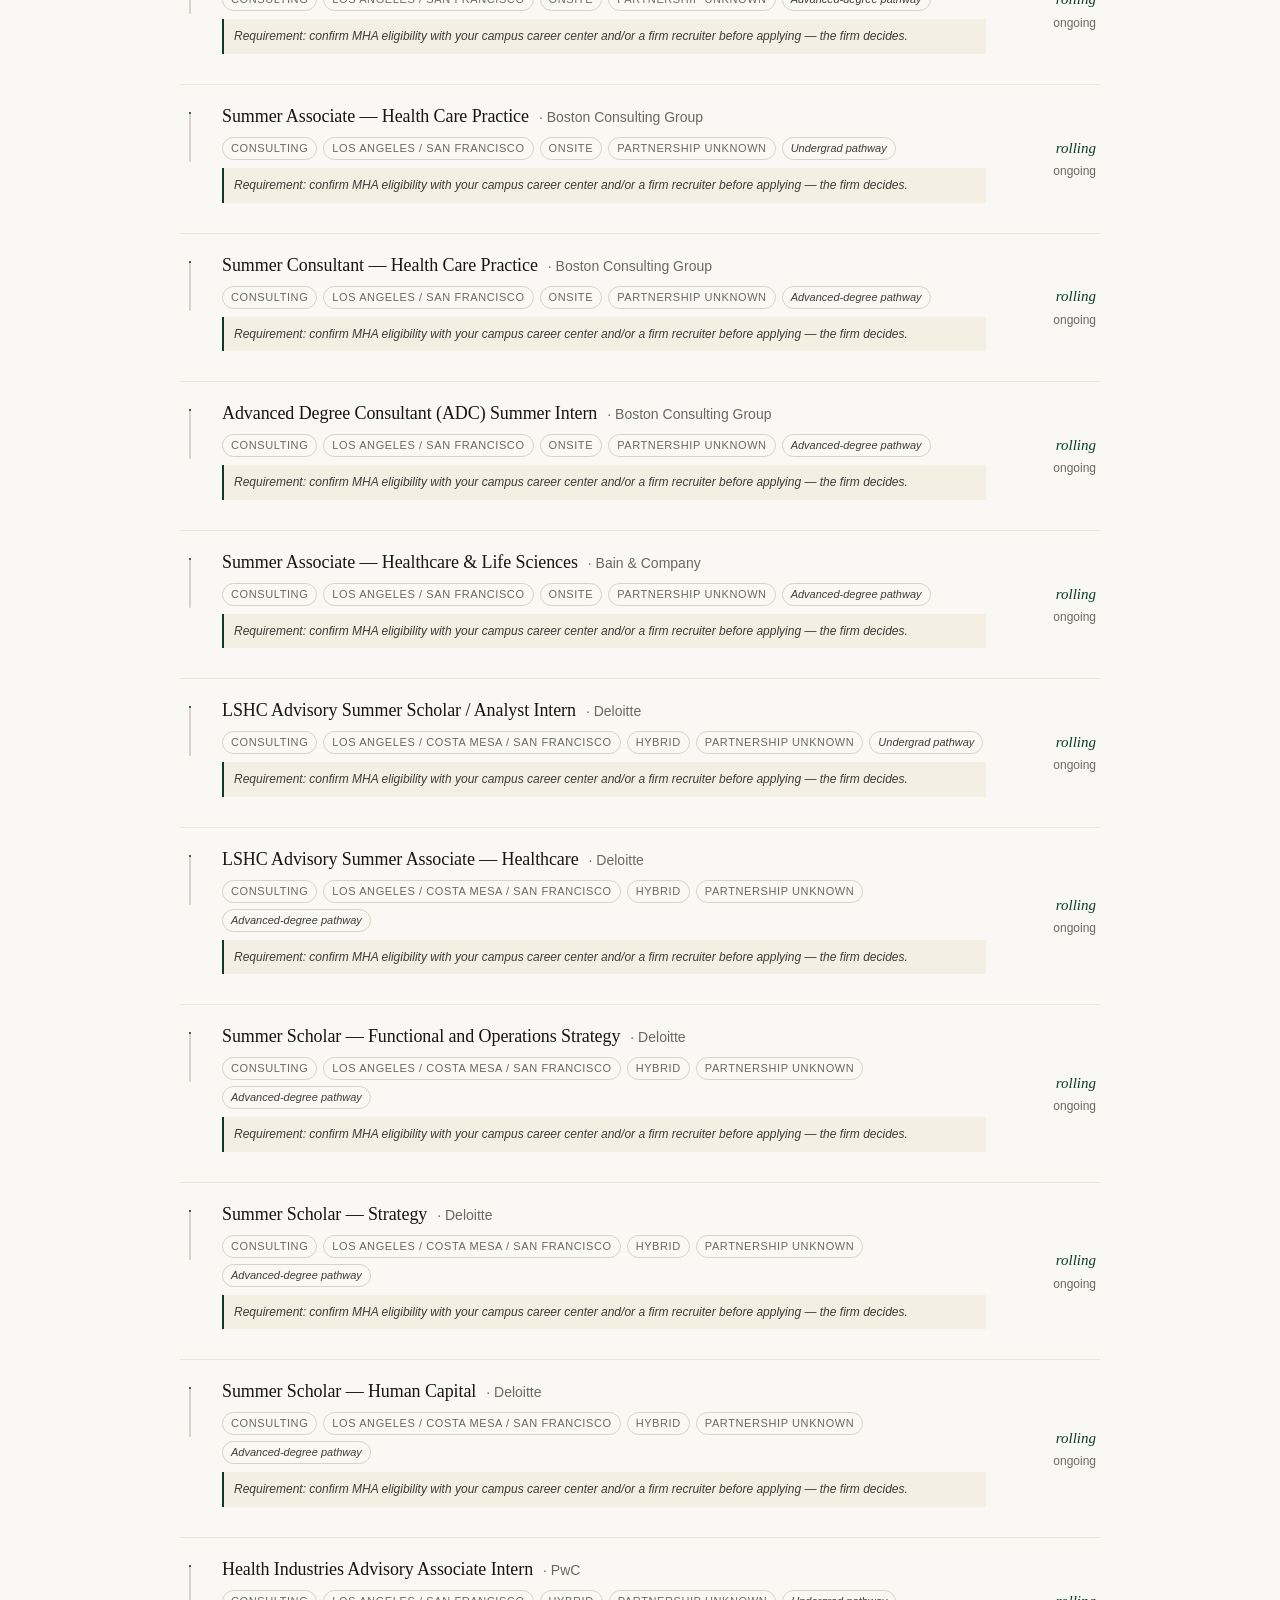
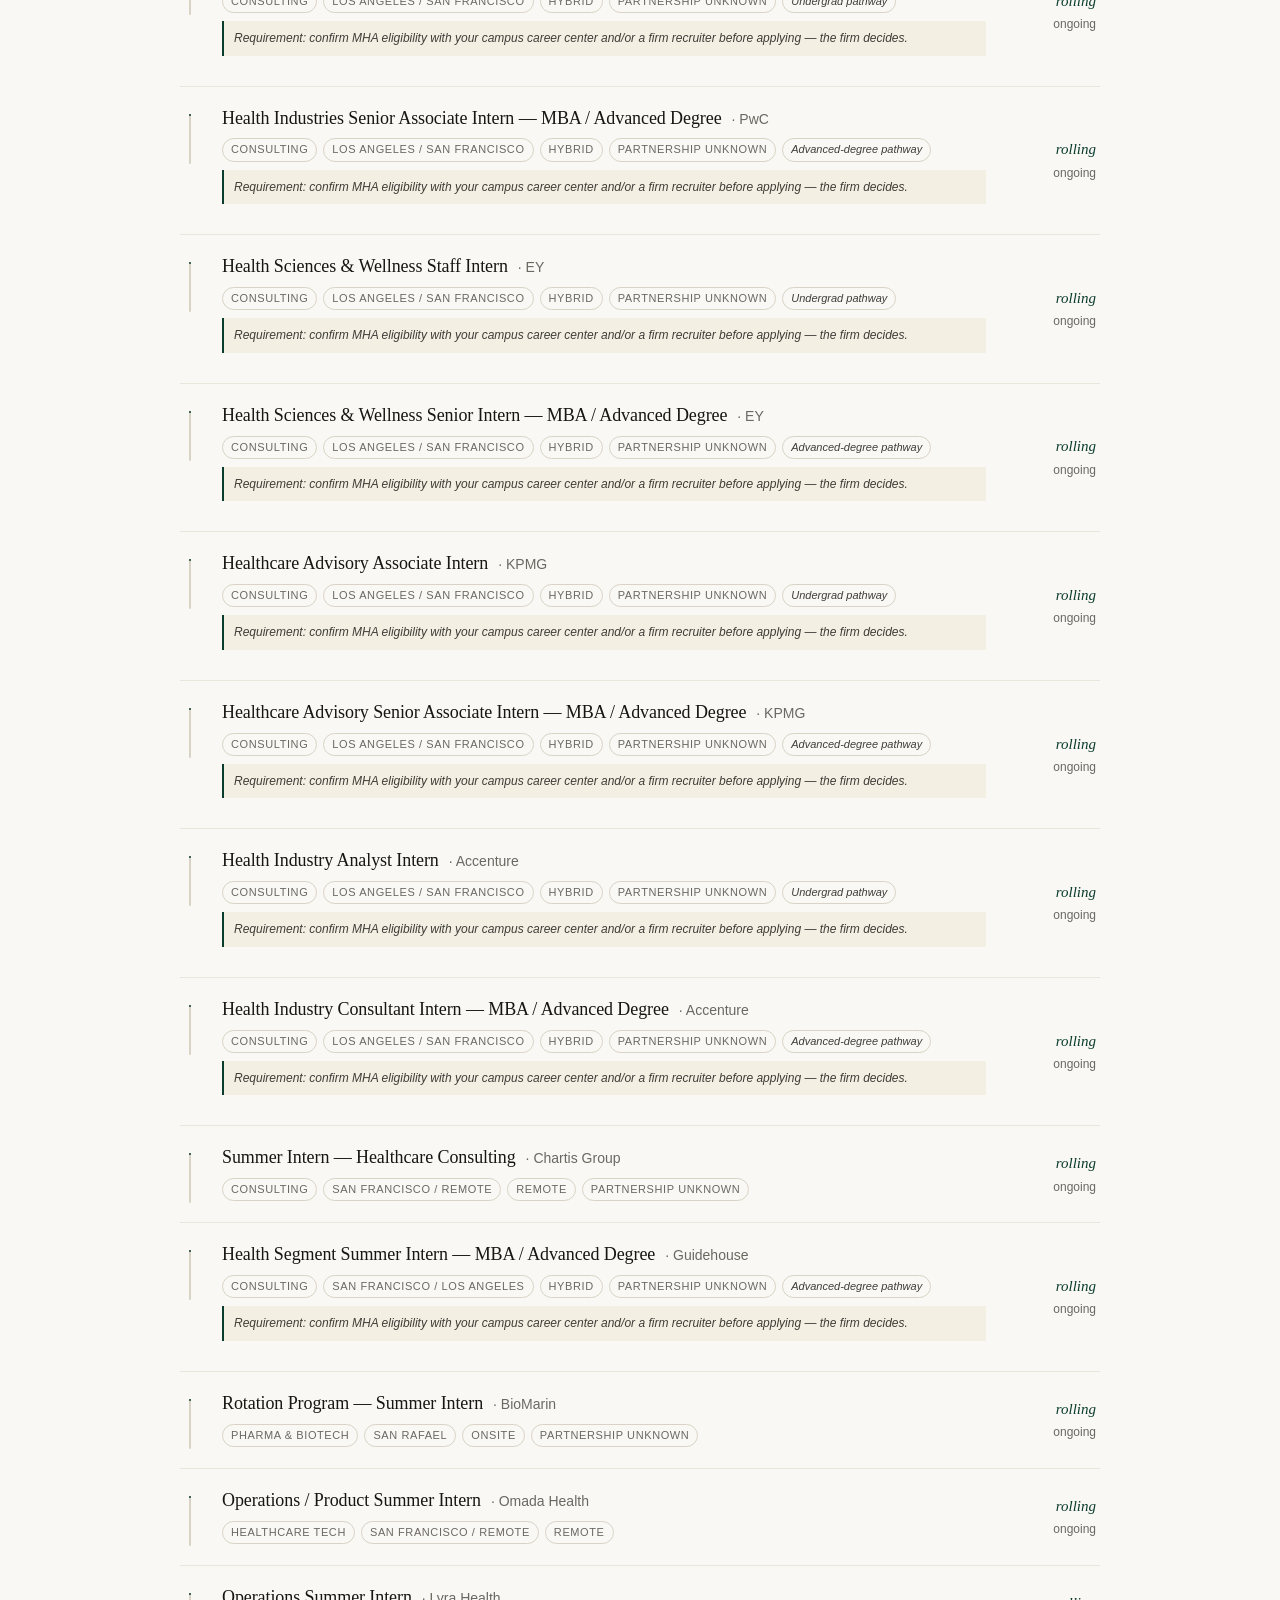
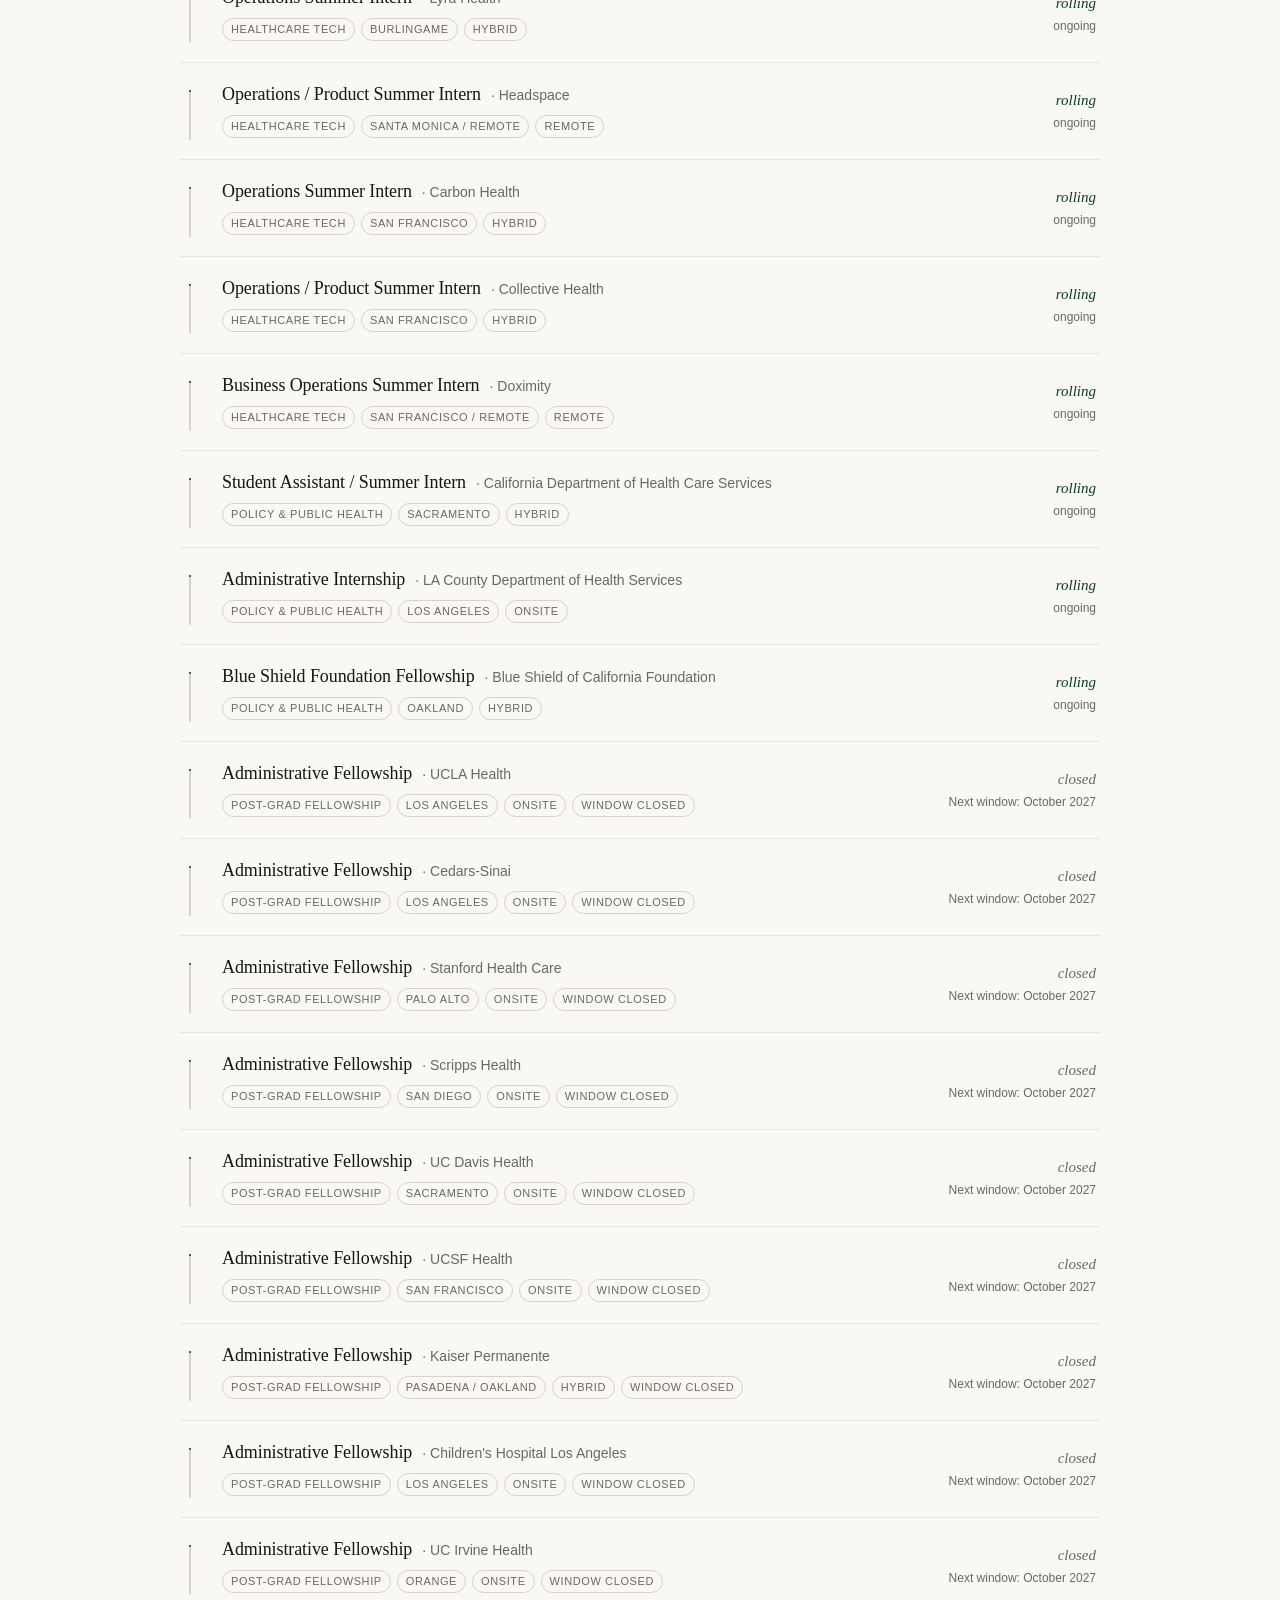
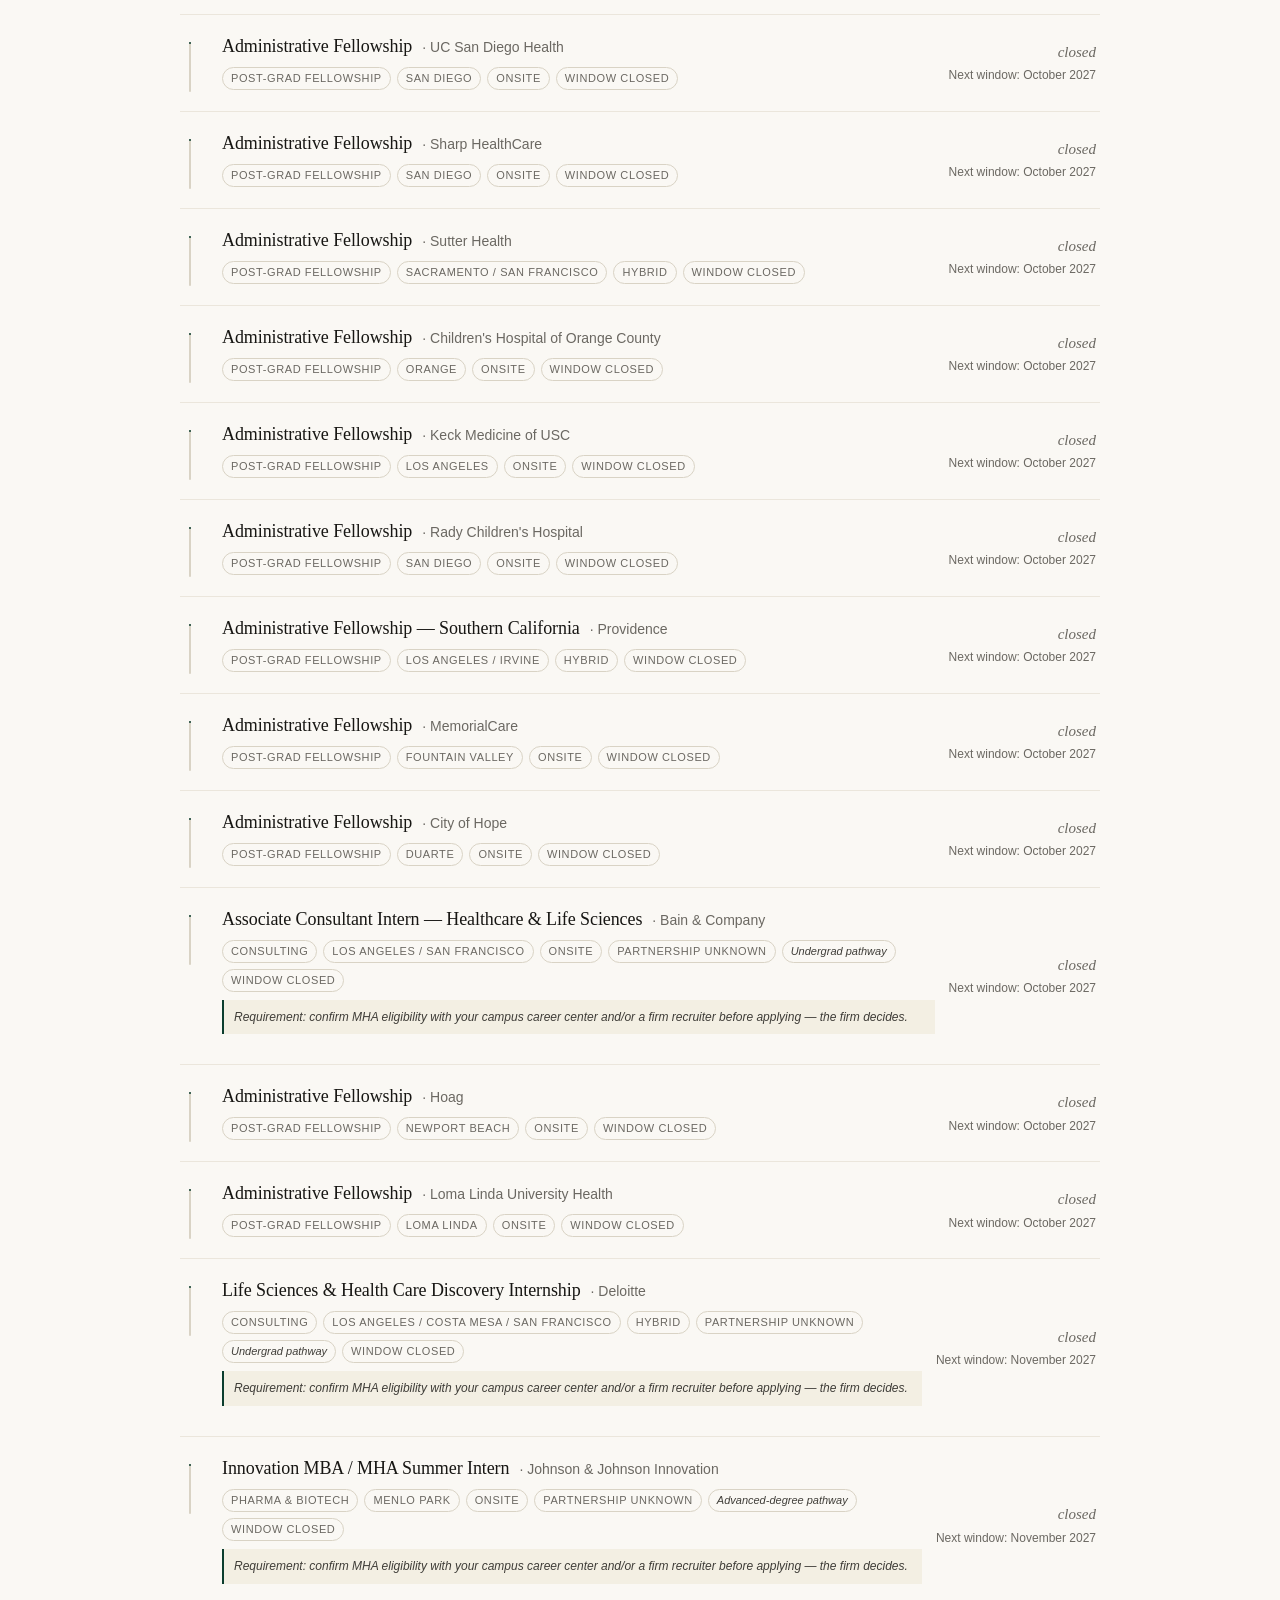
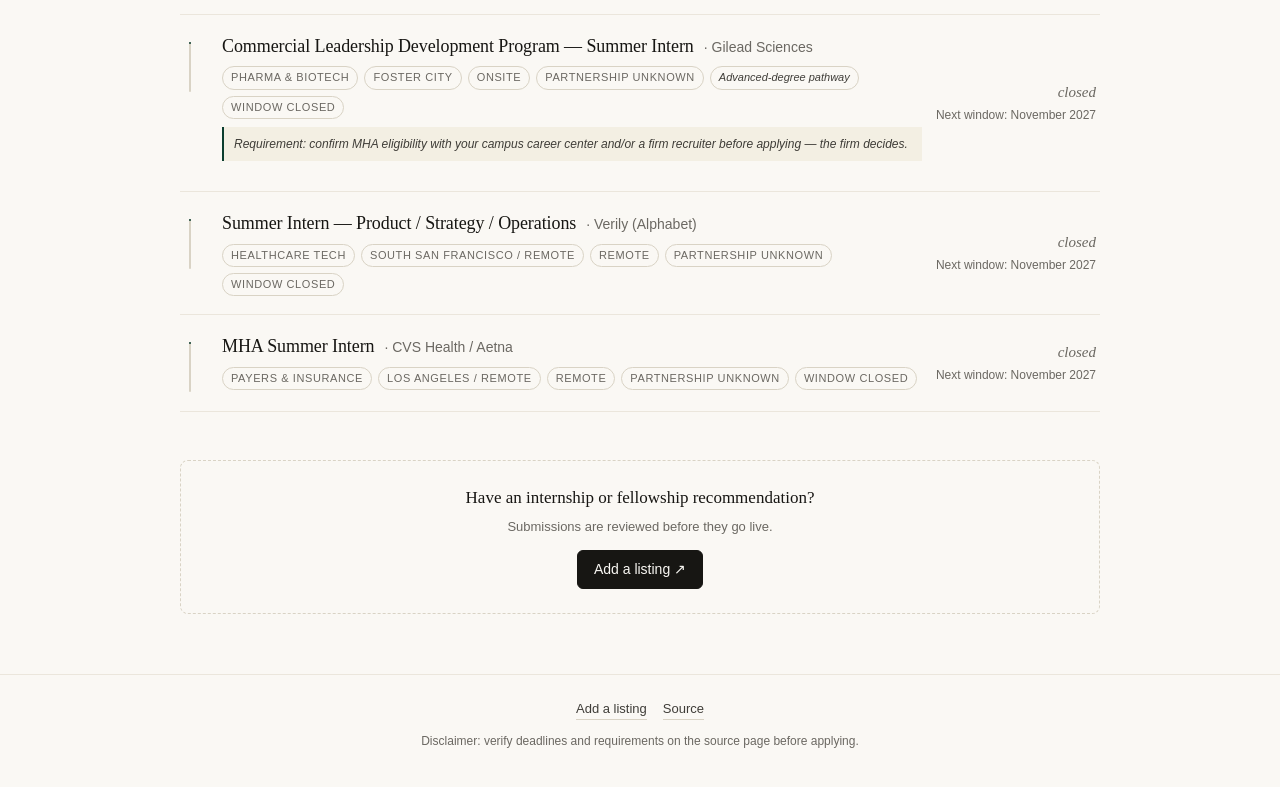
==== commit 2c833263: "v2.4: 16 URL fixes, headline resize + bold brand, Due date, About page rewrite URL fixes (16 individ" ====
--- a/index.html
+++ b/index.html
@@ -73,10 +73,9 @@
             <option value="remote">Remote</option>
           </select>
         </label>
-        <button id="more-filters-btn" class="ghost" type="button" aria-expanded="false">More filters</button>
-      </div>
-
-      <div id="more-filters" class="more-filters" hidden>
+      </div>
+
+      <div class="filters" role="region" aria-label="More filters">
         <label class="filter">
           <span>City</span>
           <select id="f-city"><option value="all">All</option></select>
@@ -153,62 +152,45 @@
       <div class="prose">
         <p>Created for Master of Healthcare Administration students in California throughout all phases of their academic journey.</p>
 
-        <p>Inspired by <a href="https://fellowsource.com" target="_blank" rel="noopener">FellowSource</a>, a PharmD fellowship site created by Mark Kamel. This site serves to enhance exposure to opportunities for MHA students as internships and fellowships open up to this new degree program as a navigation resource for a landscape traditionally built for MBA and MPH students.</p>
+        <p>Inspired by <a href="https://fellowsource.com" target="_blank" rel="noopener">FellowSource</a>, a PharmD fellowship site created by Mark Kamel. This site serves to enhance exposure to internship and fellowship opportunities for MHA students as a resource for navigating a landscape traditionally built for MBA and MPH students.</p>
 
         <h3>Dashboard Requirements</h3>
         <p>aka eligibility rules; what counts as a listing:</p>
         <ul>
-          <li><strong>Program, not permanent role:</strong> a structured internship or fellowship with a defined length and end date. No regular job postings.</li>
-          <li><strong>Topic:</strong> any role an MHA student can realistically land, across industries.</li>
-          <li><strong>Location:</strong> onsite and hybrid must be in California. Remote may be anywhere.</li>
-          <li><strong>Conference travel</strong> (when required): the employer covers travel + lodging + fees.</li>
+          <li>Program, not permanent role: a structured internship or fellowship with a defined length and end date. No regular job postings.</li>
+          <li>Topic: any role an MHA student can realistically land, across industries. "Realistically" means a program that explicitly recruits advanced-degree holders or that CA MHA graduates have publicly entered in recent cycles — not an inferred fit.</li>
+          <li>Location: onsite and hybrid must be in California. Remote may be anywhere.</li>
+          <li>Conference travel (if required): the employer covers travel + lodging + fees.</li>
         </ul>
 
         <h3>How to use it</h3>
         <ul>
-          <li><strong>Browse</strong> is the list. Sort is by deadline. Three quick filters at the top; City and Pay in the drawer. Pick <strong>In-program</strong> to hide post-grad fellowships.</li>
-          <li><strong>My Dashboard</strong> is your personal tracker. Check each requirement as you finish it.</li>
-          <li><strong>Just added</strong> chips mark listings added in the last 14 days.</li>
+          <li>Browse is the list. Sort is by deadline. Three quick filters at the top; City and Pay below them. Pick In-program to hide post-grad fellowships.</li>
+          <li>My Dashboard is your personal tracker. Check each requirement as you finish it.</li>
+          <li>Just added flags listings added in the last 14 days.</li>
           <li>Tracking is saved <em>in this browser only</em>. Export a JSON to move it to another device.</li>
         </ul>
 
         <h3>Consulting pathways</h3>
-        <p>Most consulting firms recruit summer interns through two parallel programs — one for undergraduates, one for advanced-degree candidates (MBA, MD, JD, PhD). Both appear on Browse. Discuss with your campus career center which one fits your profile, or apply to both.</p>
-
-        <p><strong>Consulting application periods are cyclical</strong> — they occur at roughly the same time each year with similar requirements and pathways. If this is on your radar, monitor the firm's site through the application window.</p>
-
-        <p><strong>Consulting summer internships</strong> typically take place the summer before graduation and are applied for the year prior to that summer.</p>
-
-        <p><strong>Firms may recruit only from select partner schools.</strong> Speak with your career center to find out what consulting firms your campus has a recruitment relationship with.</p>
-
-        <table class="entry-table">
-          <thead>
-            <tr>
-              <th>Firm</th>
-              <th>Advanced-degree track (summer intern)</th>
-              <th>Undergraduate track (summer intern)</th>
-            </tr>
-          </thead>
-          <tbody>
-            <tr><td>McKinsey &amp; Company</td><td class="target">Summer Associate</td><td>Summer Business Analyst</td></tr>
-            <tr><td>BCG</td><td class="target">Summer Consultant</td><td>Summer Associate</td></tr>
-            <tr><td>Bain &amp; Company</td><td class="target">Summer Associate</td><td>Associate Consultant Intern</td></tr>
-            <tr><td>Deloitte</td><td class="target">LSHC Summer Associate / Summer Scholar</td><td>Business Analyst / BTA / Discovery Intern</td></tr>
-            <tr><td>PwC</td><td class="target">Health Industries Senior Associate Intern</td><td>Associate Intern</td></tr>
-            <tr><td>EY</td><td class="target">Health Sciences Senior Intern</td><td>Staff Intern</td></tr>
-            <tr><td>KPMG</td><td class="target">Healthcare Senior Associate Intern</td><td>Associate Intern</td></tr>
-            <tr><td>Accenture</td><td class="target">Health Consultant Intern</td><td>Health Analyst Intern</td></tr>
-          </tbody>
-        </table>
-        <p class="dim tiny">Role names shift. Verify on the firm's direct site.</p>
+        <p>Most consulting firms recruit summer interns through two parallel programs — undergraduate and MBA/advanced-degree candidates (MD, JD, PhD). Discuss with your campus career center which track aligns with your background and their pathways, or apply to both.</p>
+
+        <p>Consulting application periods are cyclical — they occur at roughly the same time each year with similar requirements and pathways. If this is on your radar and you are enrolled in a two-year MHA program or an MHA program that begins at non-traditional times in the academic year, monitor application periods closely as consulting summer internships typically take place the summer before graduation and are applied for the year prior.</p>
+
+        <p>The major consulting firms CA MHA students most often target:</p>
+        <ul>
+          <li>The Big Three (MBB) — McKinsey &amp; Company, Boston Consulting Group (BCG), and Bain &amp; Company.</li>
+          <li>The Big Four — Deloitte, PwC, EY (Ernst &amp; Young), and KPMG.</li>
+        </ul>
+
+        <p>Firms may recruit only from select partner schools. Speak with your career center to find out what consulting firms your campus has a recruitment relationship with.</p>
 
         <h3>Verify before you apply</h3>
         <p>Program deadlines move every cycle. Every listing on this site carries a <em>last verified</em> date; always double-check the official posting before you commit.</p>
 
         <h3>Add to the list</h3>
-        <p>Found a program that should be here? <a href="https://github.com/jadeelese/MHAinternshipwebsite/issues/new?template=add-listing.yml&title=New+listing%3A+" target="_blank" rel="noopener">Submit it →</a>. Submissions are reviewed before they go live.</p>
-
-        <p class="dim">v2.3 · <a href="https://github.com/jadeelese/MHAinternshipwebsite" rel="noopener" target="_blank">Source on GitHub</a></p>
+        <p>Found a program that should be here? <a href="https://github.com/jadeelese/MHAinternshipwebsite/issues/new?template=add-listing.yml&title=New+listing%3A+" target="_blank" rel="noopener">Submit it</a>. Submissions are reviewed before they go live.</p>
+
+        <p class="dim">v2.4 · <a href="https://github.com/jadeelese/MHAinternshipwebsite" rel="noopener" target="_blank">Source on GitHub</a></p>
       </div>
     </section>
 
--- a/styles.css
+++ b/styles.css
@@ -95,7 +95,7 @@
   color: var(--accent);
   flex-shrink: 0;
 }
-.brand-name { font-size: 17px; font-weight: 500; letter-spacing: -0.005em; }
+.brand-name { font-size: 17px; font-weight: 600; letter-spacing: -0.005em; }
 .brand-dot {
   color: var(--accent);
   font-weight: 700;
@@ -146,10 +146,16 @@
 .next-deadline {
   font-family: var(--serif);
   font-weight: 400;
-  font-size: clamp(28px, 4.2vw, 44px);
-  line-height: 1.15;
+  font-size: clamp(20px, 3vw, 30px);
+  line-height: 1.2;
   margin: 0 0 10px;
-  letter-spacing: -0.01em;
+  letter-spacing: -0.005em;
+  white-space: nowrap;
+  overflow: hidden;
+  text-overflow: ellipsis;
+}
+@media (max-width: 760px) {
+  .next-deadline { white-space: normal; font-size: clamp(20px, 5vw, 26px); }
 }
 .next-deadline em {
   font-style: italic;
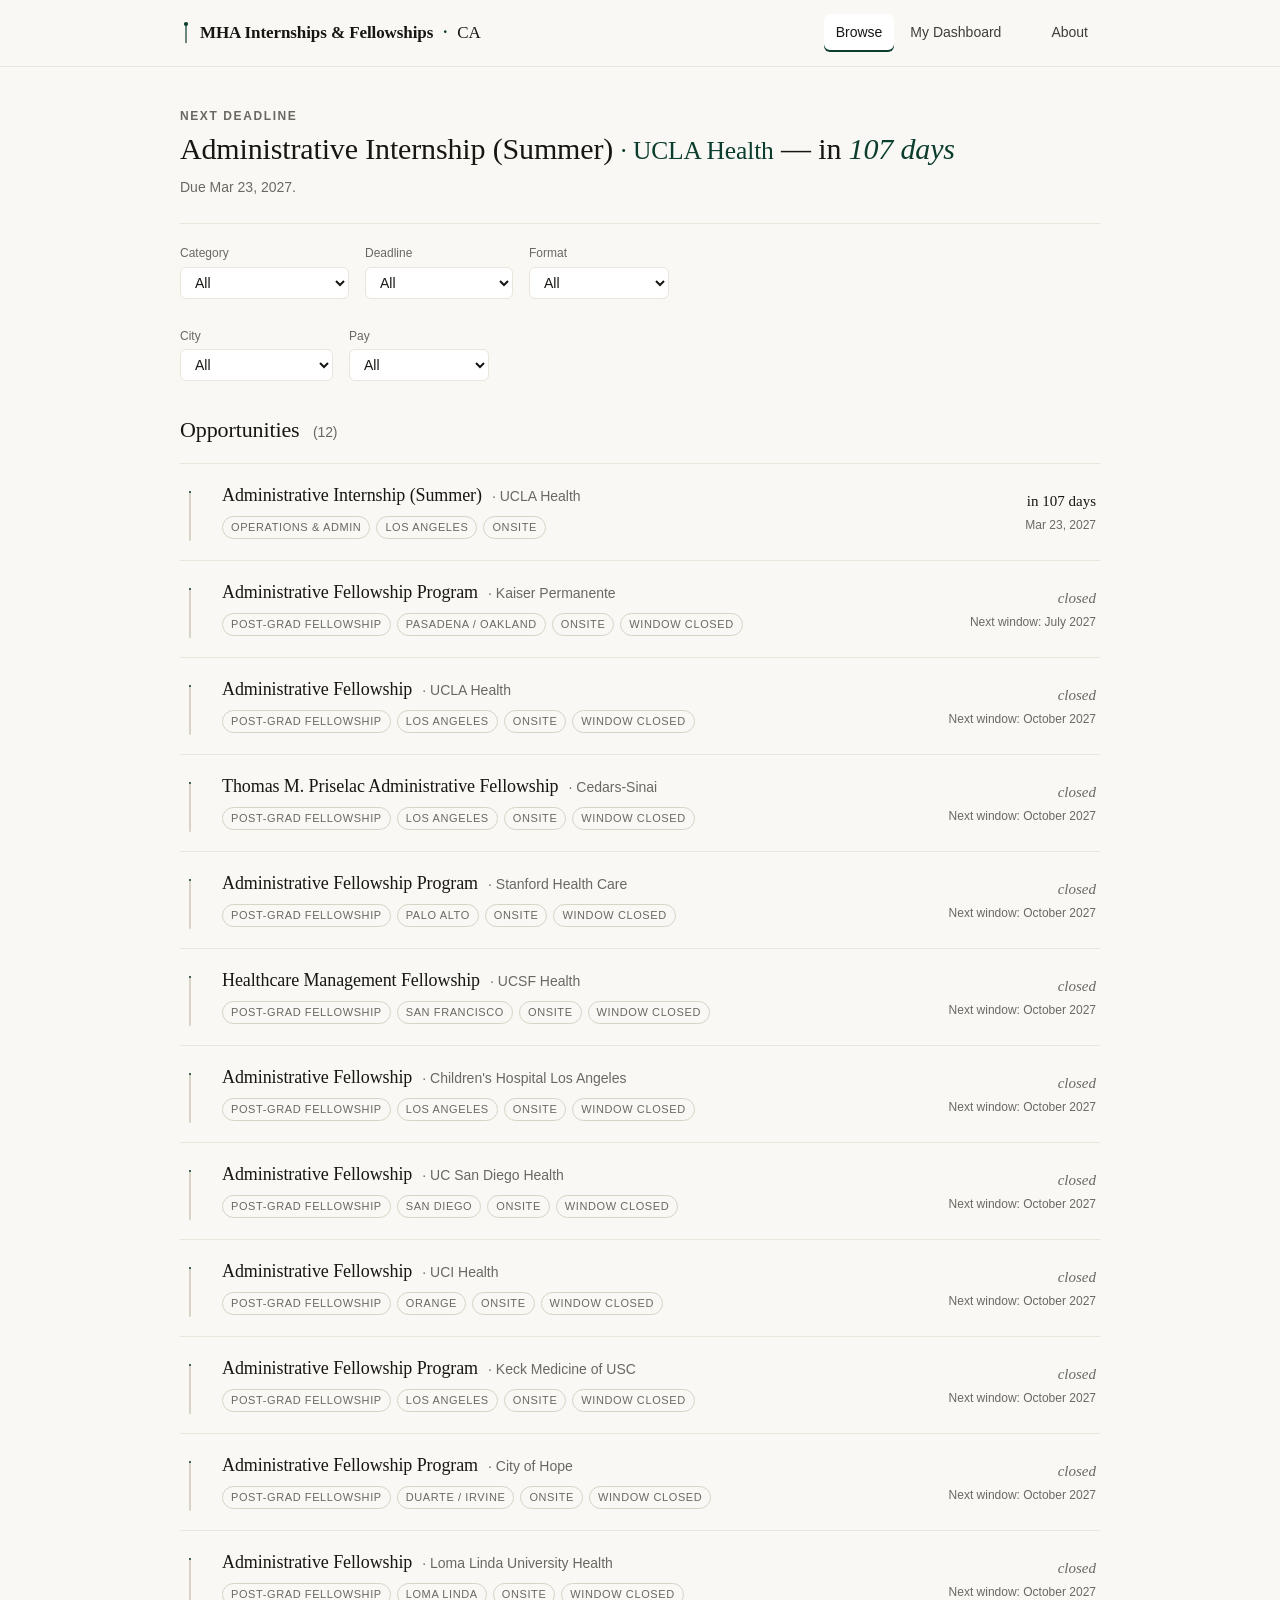
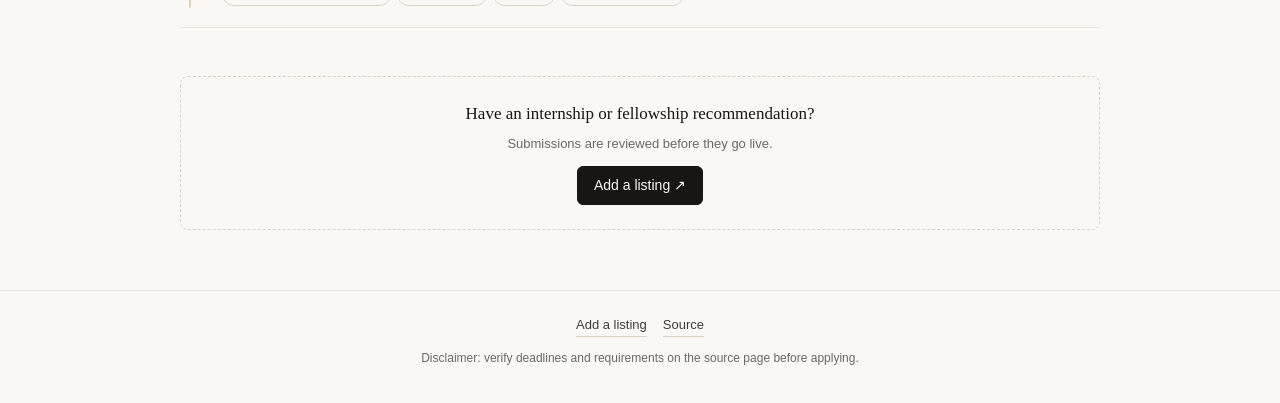
==== commit b2cc1b33: "v2.5: rebuild listings on verified-only basis; drop url_kind Rebuilds listings.json from 79 → 12 ver" ====
--- a/index.html
+++ b/index.html
@@ -190,7 +190,7 @@
         <h3>Add to the list</h3>
         <p>Found a program that should be here? <a href="https://github.com/jadeelese/MHAinternshipwebsite/issues/new?template=add-listing.yml&title=New+listing%3A+" target="_blank" rel="noopener">Submit it</a>. Submissions are reviewed before they go live.</p>
 
-        <p class="dim">v2.4 · <a href="https://github.com/jadeelese/MHAinternshipwebsite" rel="noopener" target="_blank">Source on GitHub</a></p>
+        <p class="dim">v2.5 · <a href="https://github.com/jadeelese/MHAinternshipwebsite" rel="noopener" target="_blank">Source on GitHub</a></p>
       </div>
     </section>
 
